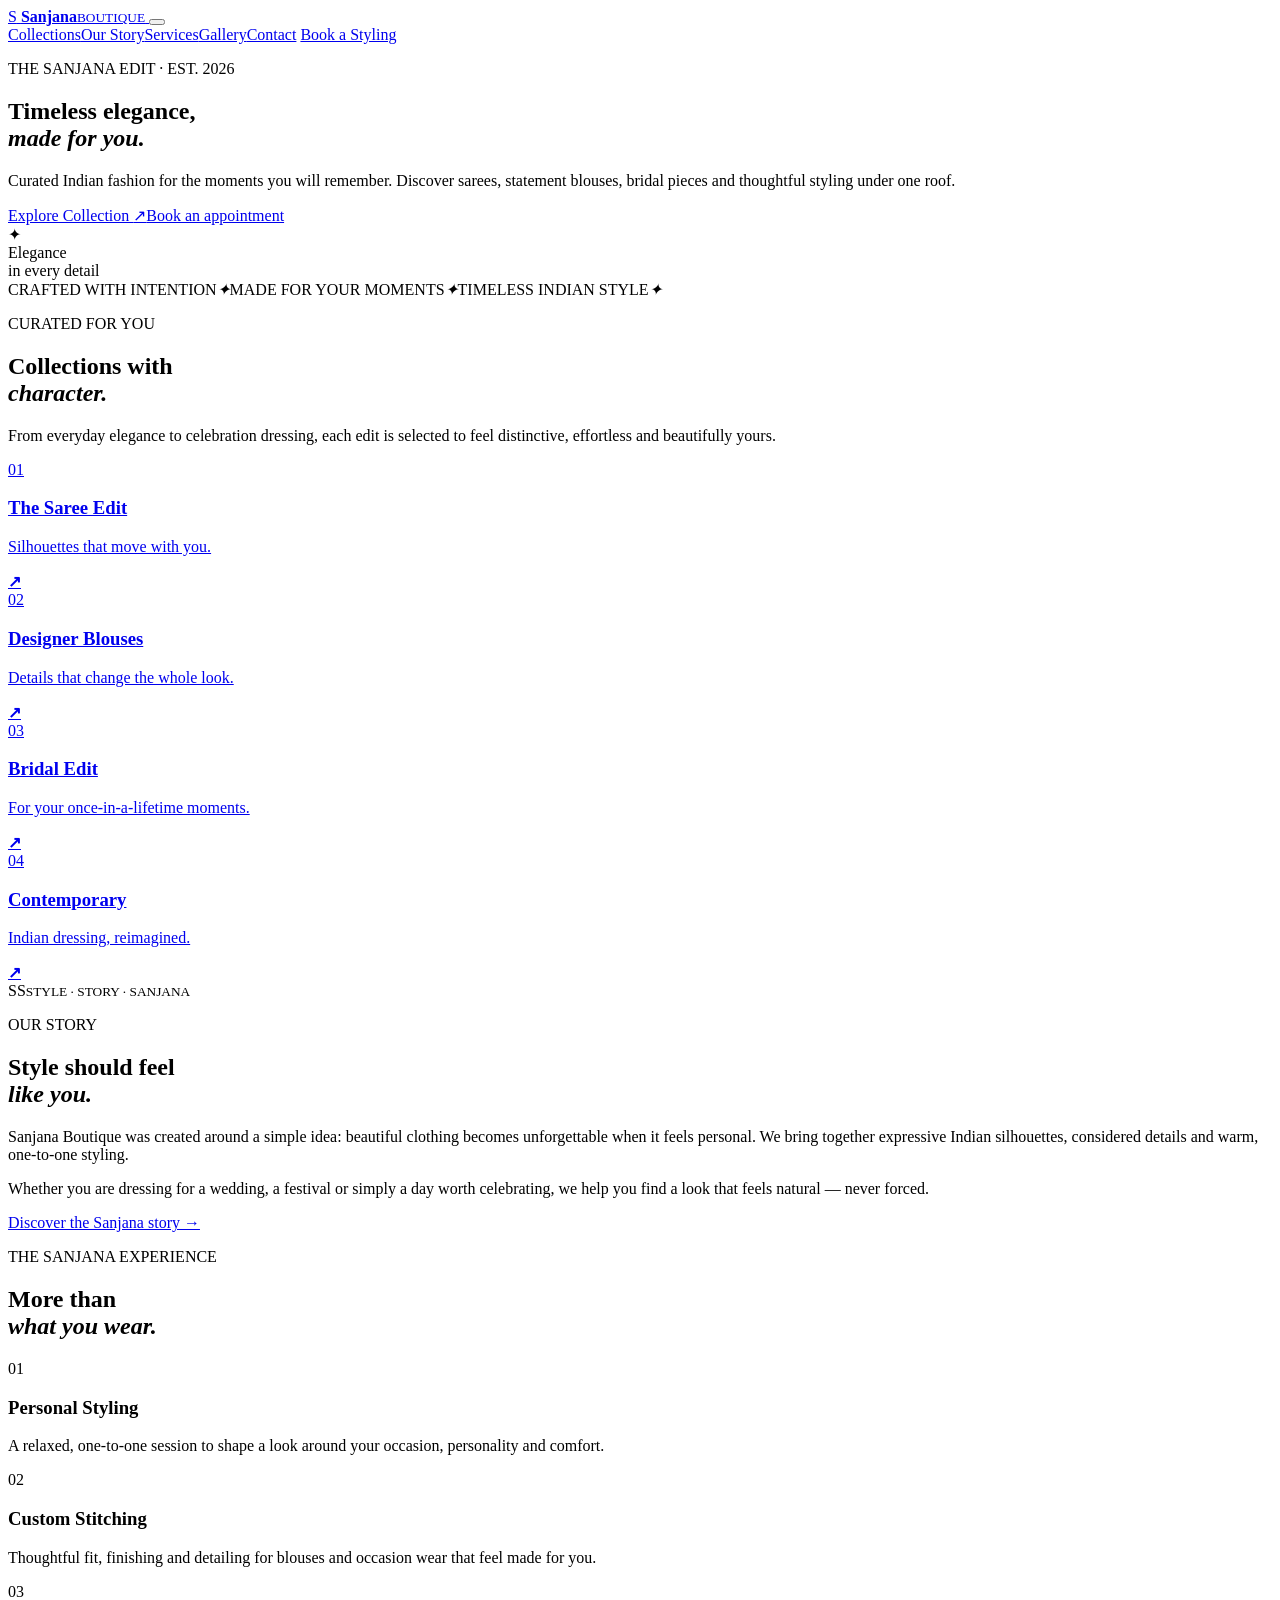
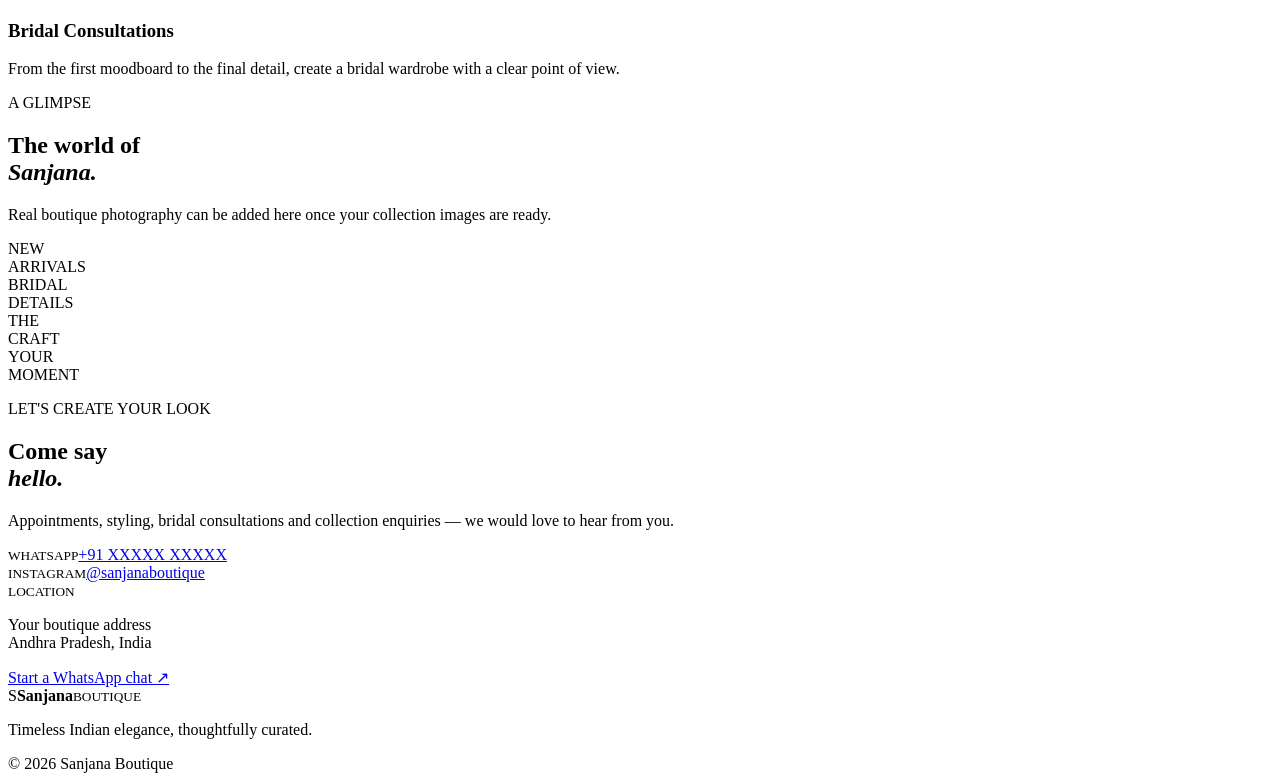
==== index.html @ 8d5ff3c5 "Build Sanjana Boutique website: add index.html" ====
<!doctype html>
<html lang="en">
<head>
  <meta charset="UTF-8" />
  <meta name="viewport" content="width=device-width, initial-scale=1.0" />
  <meta name="description" content="Sanjana Boutique — timeless Indian fashion, bridal edits, designer blouses and bespoke styling." />
  <meta name="theme-color" content="#f7f1e8" />
  <title>Sanjana Boutique | Timeless Indian Elegance</title>
  <link rel="preconnect" href="https://fonts.googleapis.com">
  <link rel="preconnect" href="https://fonts.gstatic.com" crossorigin>
  <link href="https://fonts.googleapis.com/css2?family=Cormorant+Garamond:wght@500;600;700&family=DM+Sans:wght@400;500;600&display=swap" rel="stylesheet">
  <link rel="stylesheet" href="style.css" />
</head>
<body>
<header class="site-header" id="top">
  <a class="brand" href="#top" aria-label="Sanjana Boutique home">
    <span class="brand-mark">S</span>
    <span><strong>Sanjana</strong><small>BOUTIQUE</small></span>
  </a>
  <button class="menu-toggle" aria-label="Open menu" aria-expanded="false"><span></span><span></span></button>
  <nav class="nav" aria-label="Main navigation">
    <a href="#collections">Collections</a><a href="#story">Our Story</a><a href="#services">Services</a><a href="#gallery">Gallery</a><a href="#contact">Contact</a>
    <a class="nav-cta" href="#contact">Book a Styling</a>
  </nav>
</header>

<main>
<section class="hero">
  <div class="hero-copy">
    <p class="eyebrow">THE SANJANA EDIT · EST. 2026</p>
    <h1>Timeless elegance,<br><em>made for you.</em></h1>
    <p class="hero-text">Curated Indian fashion for the moments you will remember. Discover sarees, statement blouses, bridal pieces and thoughtful styling under one roof.</p>
    <div class="hero-actions"><a class="button button-dark" href="#collections">Explore Collection <span>↗</span></a><a class="text-link" href="#contact">Book an appointment</a></div>
  </div>
  <div class="hero-art" aria-label="Boutique fashion visual">
    <div class="arch"><div class="arch-glow"></div><div class="fabric fabric-one"></div><div class="fabric fabric-two"></div><div class="flower">✦</div></div>
    <span class="art-note">Elegance<br>in every detail</span>
  </div>
</section>

<section class="marquee" aria-label="Boutique values"><span>CRAFTED WITH INTENTION</span><i>✦</i><span>MADE FOR YOUR MOMENTS</span><i>✦</i><span>TIMELESS INDIAN STYLE</span><i>✦</i></section>

<section class="section" id="collections">
  <div class="section-head"><div><p class="eyebrow">CURATED FOR YOU</p><h2>Collections with<br><em>character.</em></h2></div><p class="section-intro">From everyday elegance to celebration dressing, each edit is selected to feel distinctive, effortless and beautifully yours.</p></div>
  <div class="collection-grid">
    <a class="collection-card card-saree" href="#contact"><div><span>01</span><h3>The Saree Edit</h3><p>Silhouettes that move with you.</p></div><b>↗</b></a>
    <a class="collection-card card-blouse" href="#contact"><div><span>02</span><h3>Designer Blouses</h3><p>Details that change the whole look.</p></div><b>↗</b></a>
    <a class="collection-card card-bridal" href="#contact"><div><span>03</span><h3>Bridal Edit</h3><p>For your once-in-a-lifetime moments.</p></div><b>↗</b></a>
    <a class="collection-card card-modern" href="#contact"><div><span>04</span><h3>Contemporary</h3><p>Indian dressing, reimagined.</p></div><b>↗</b></a>
  </div>
</section>

<section class="story section" id="story">
  <div class="story-visual"><div class="story-frame"><span>SS</span><small>STYLE · STORY · SANJANA</small></div></div>
  <div class="story-copy"><p class="eyebrow">OUR STORY</p><h2>Style should feel<br><em>like you.</em></h2><p>Sanjana Boutique was created around a simple idea: beautiful clothing becomes unforgettable when it feels personal. We bring together expressive Indian silhouettes, considered details and warm, one-to-one styling.</p><p>Whether you are dressing for a wedding, a festival or simply a day worth celebrating, we help you find a look that feels natural — never forced.</p><a class="text-link" href="#contact">Discover the Sanjana story →</a></div>
</section>

<section class="services section" id="services">
  <div class="section-head"><div><p class="eyebrow">THE SANJANA EXPERIENCE</p><h2>More than<br><em>what you wear.</em></h2></div></div>
  <div class="service-grid">
    <article><span>01</span><h3>Personal Styling</h3><p>A relaxed, one-to-one session to shape a look around your occasion, personality and comfort.</p></article>
    <article><span>02</span><h3>Custom Stitching</h3><p>Thoughtful fit, finishing and detailing for blouses and occasion wear that feel made for you.</p></article>
    <article><span>03</span><h3>Bridal Consultations</h3><p>From the first moodboard to the final detail, create a bridal wardrobe with a clear point of view.</p></article>
  </div>
</section>

<section class="gallery section" id="gallery">
  <div class="section-head"><div><p class="eyebrow">A GLIMPSE</p><h2>The world of<br><em>Sanjana.</em></h2></div><p class="section-intro">Real boutique photography can be added here once your collection images are ready.</p></div>
  <div class="gallery-grid"><div class="gallery-tile tall"><span>NEW<br>ARRIVALS</span></div><div class="gallery-tile warm"><span>BRIDAL<br>DETAILS</span></div><div class="gallery-tile dark"><span>THE<br>CRAFT</span></div><div class="gallery-tile light"><span>YOUR<br>MOMENT</span></div></div>
</section>

<section class="contact section" id="contact">
  <div class="contact-inner">
    <div><p class="eyebrow">LET'S CREATE YOUR LOOK</p><h2>Come say<br><em>hello.</em></h2><p class="contact-copy">Appointments, styling, bridal consultations and collection enquiries — we would love to hear from you.</p></div>
    <div class="contact-details">
      <div><small>WHATSAPP</small><a href="https://wa.me/" aria-label="WhatsApp — add boutique number">+91 XXXXX XXXXX</a></div>
      <div><small>INSTAGRAM</small><a href="#" aria-label="Instagram — add boutique profile">@sanjanaboutique</a></div>
      <div><small>LOCATION</small><p>Your boutique address<br>Andhra Pradesh, India</p></div>
      <a class="button button-light" href="https://wa.me/">Start a WhatsApp chat <span>↗</span></a>
    </div>
  </div>
</section>
</main>

<footer><div class="brand footer-brand"><span class="brand-mark">S</span><span><strong>Sanjana</strong><small>BOUTIQUE</small></span></div><p>Timeless Indian elegance, thoughtfully curated.</p><span>© 2026 Sanjana Boutique</span></footer>
<script src="script.js"></script>
</body>
</html>
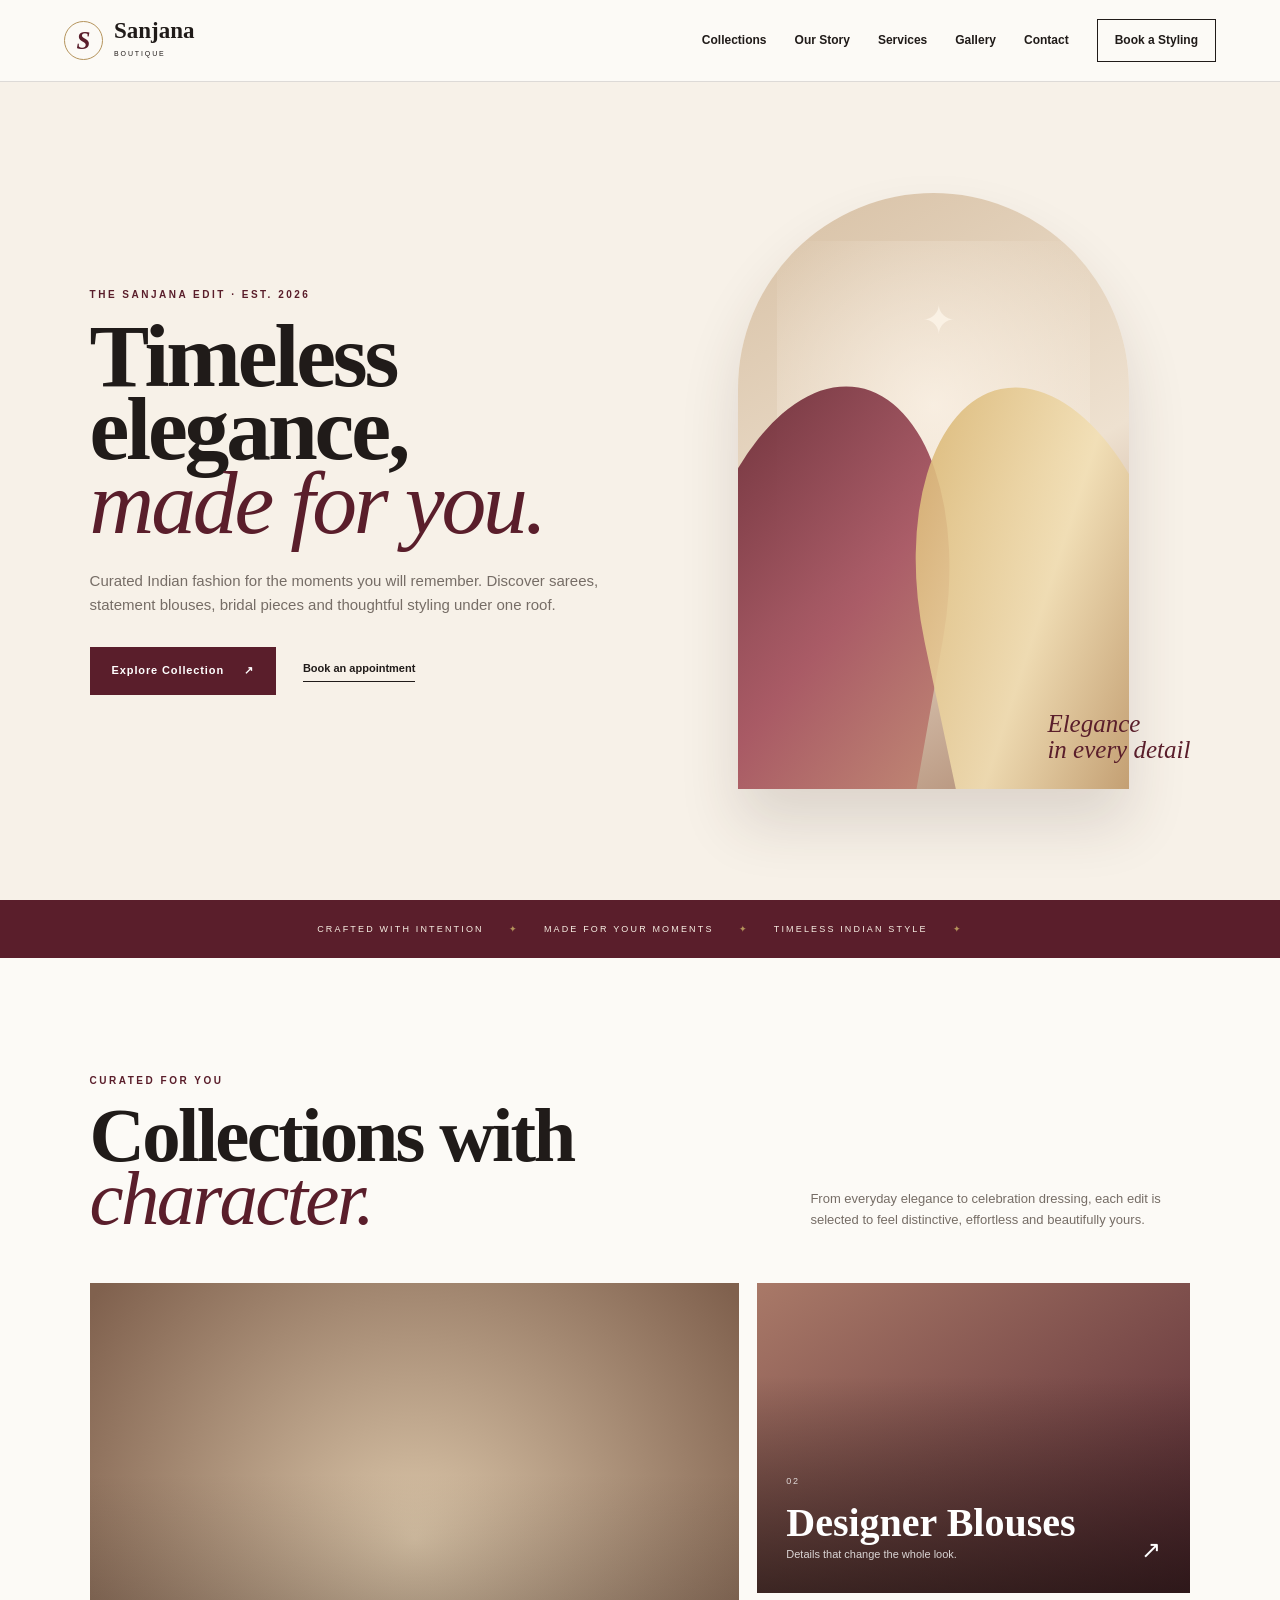
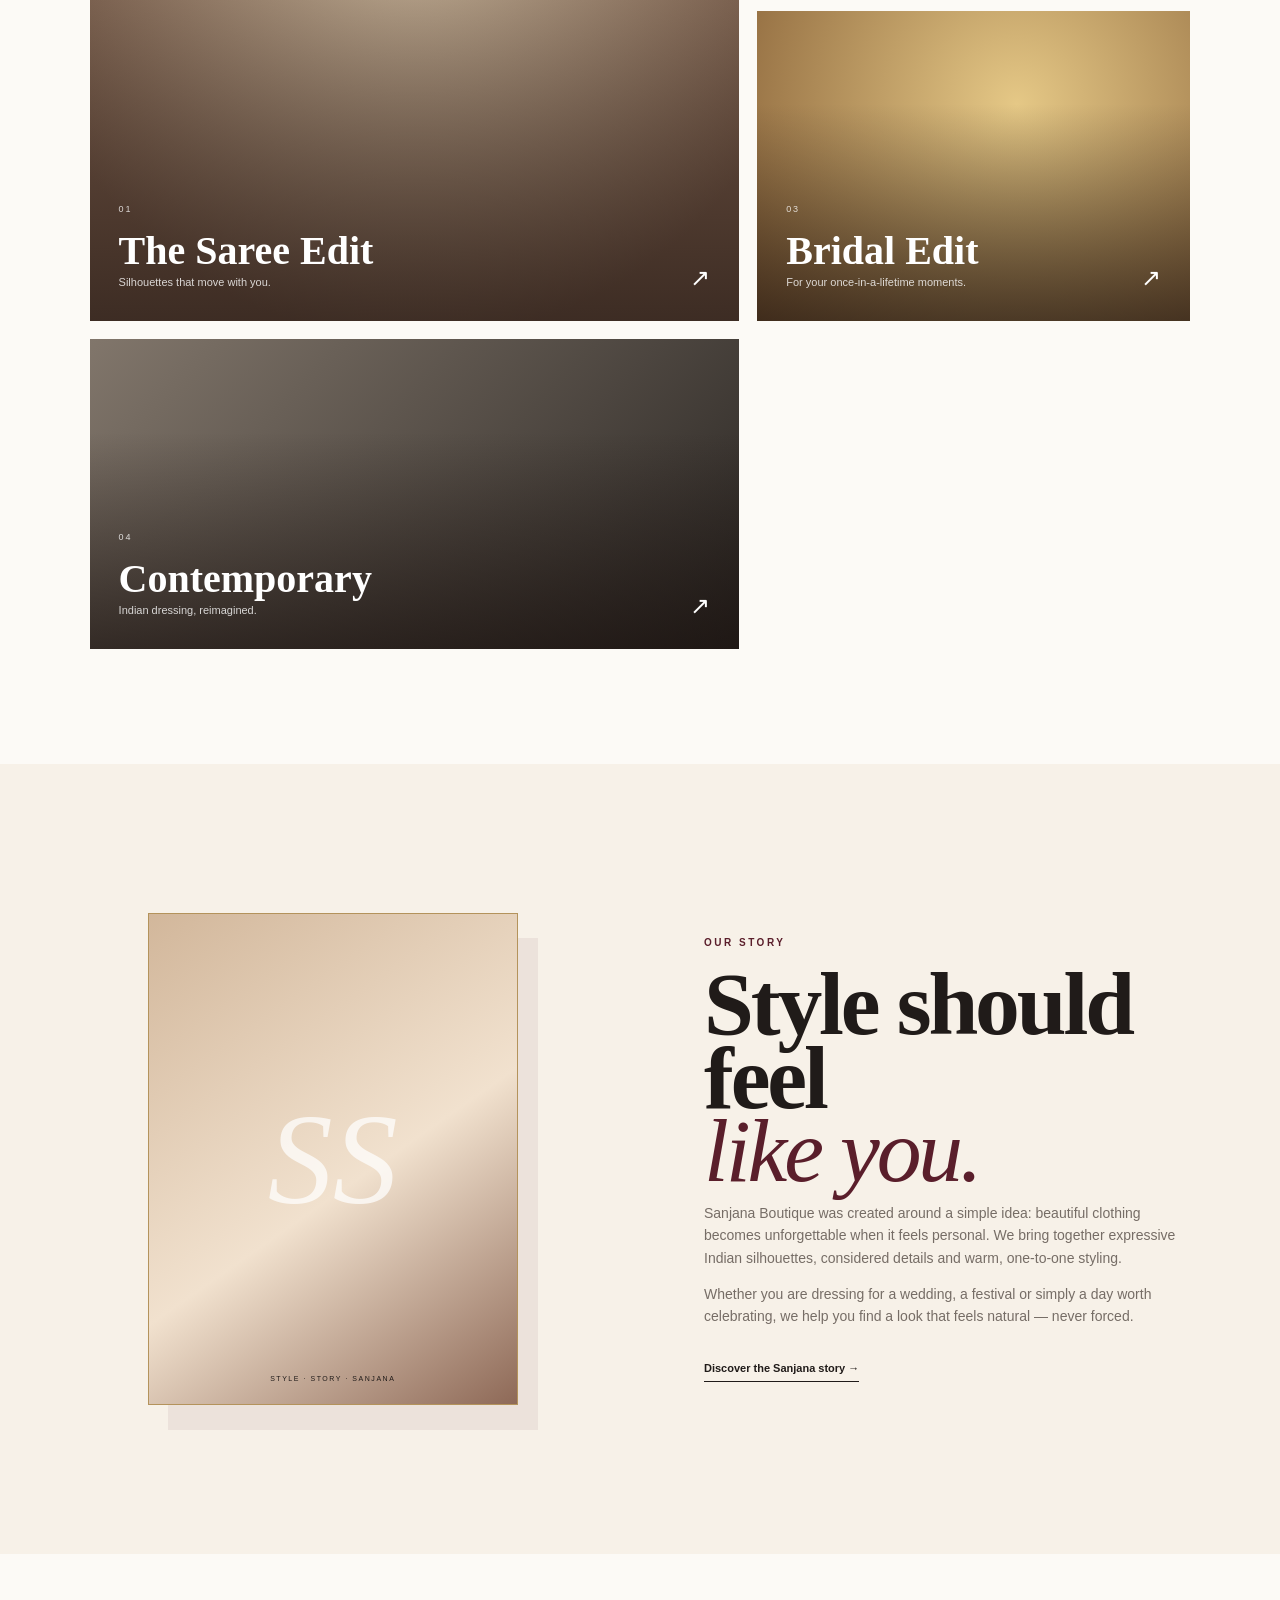
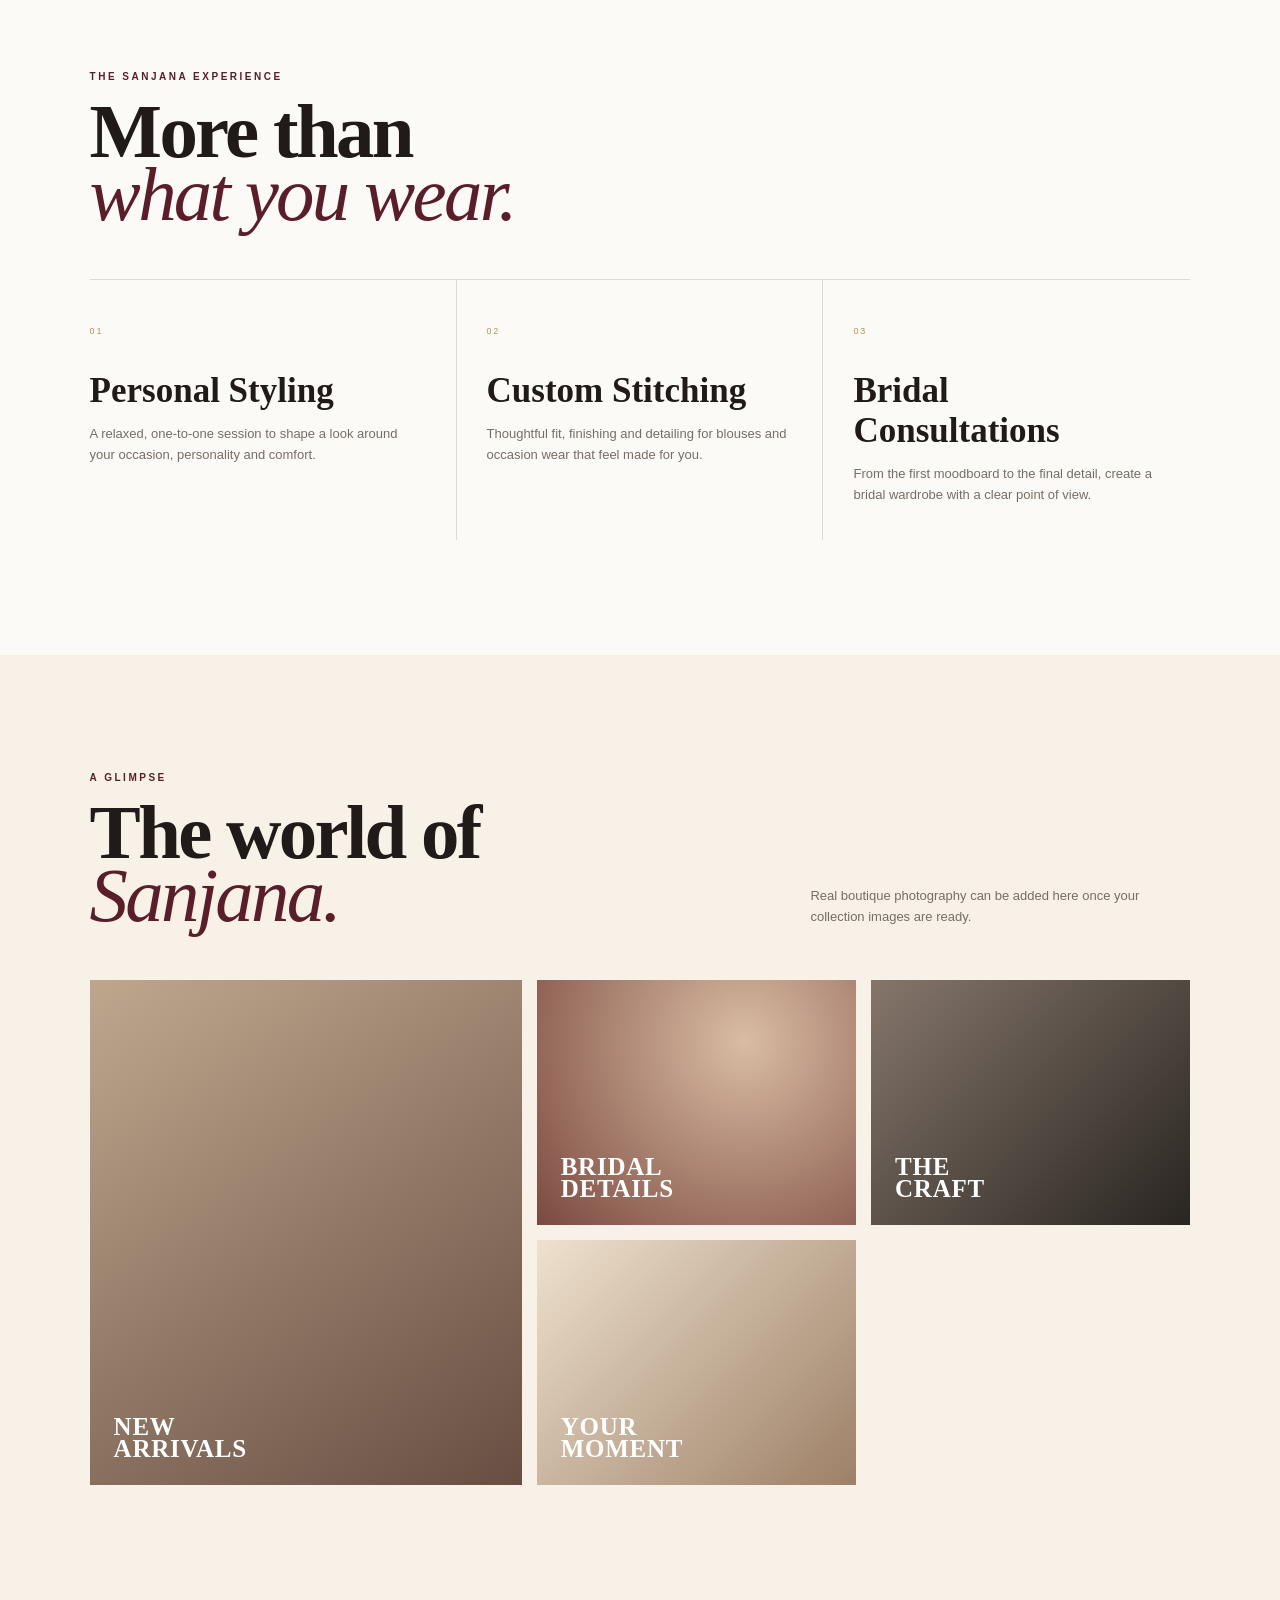
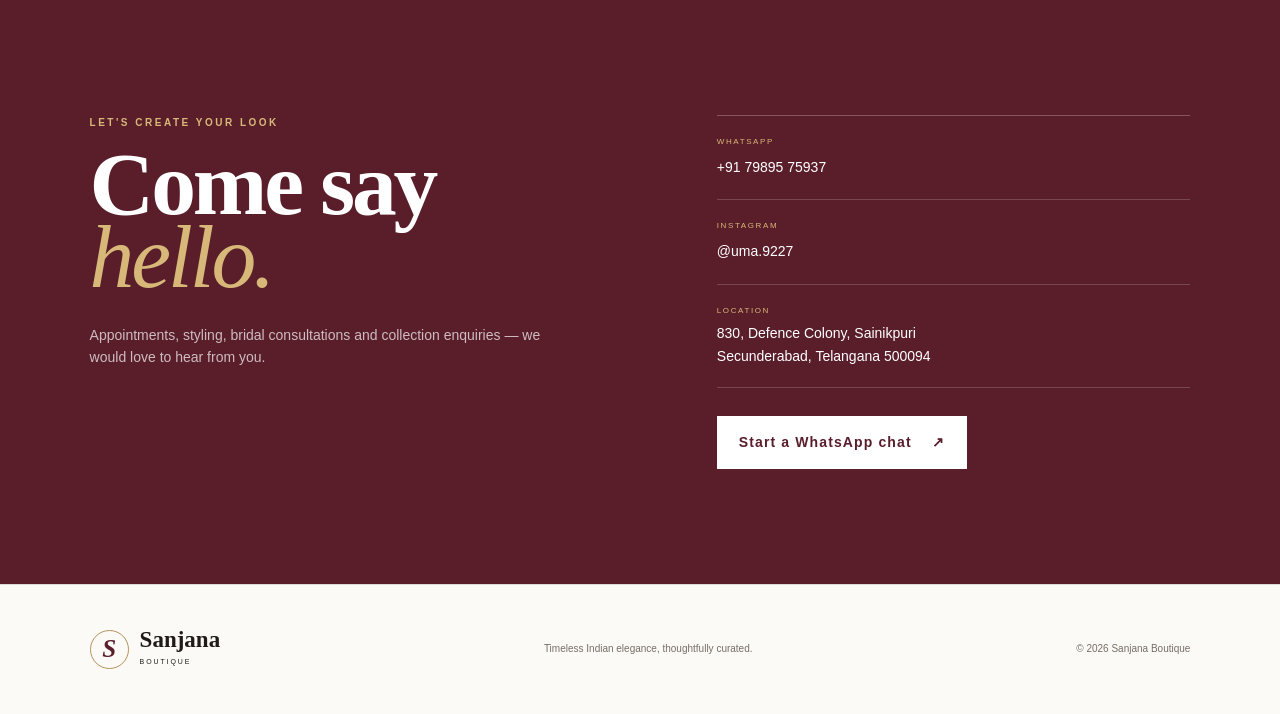
==== commit a936fc63: "Add Sanjana Boutique contact details" ====
--- a/index.html
+++ b/index.html
@@ -73,9 +73,9 @@
   <div class="contact-inner">
     <div><p class="eyebrow">LET'S CREATE YOUR LOOK</p><h2>Come say<br><em>hello.</em></h2><p class="contact-copy">Appointments, styling, bridal consultations and collection enquiries — we would love to hear from you.</p></div>
     <div class="contact-details">
-      <div><small>WHATSAPP</small><a href="https://wa.me/" aria-label="WhatsApp — add boutique number">+91 XXXXX XXXXX</a></div>
-      <div><small>INSTAGRAM</small><a href="#" aria-label="Instagram — add boutique profile">@sanjanaboutique</a></div>
-      <div><small>LOCATION</small><p>Your boutique address<br>Andhra Pradesh, India</p></div>
+      <div><small>WHATSAPP</small><a href="https://wa.me/917989575937" aria-label="WhatsApp — add boutique number">+91 79895 75937</a></div>
+      <div><small>INSTAGRAM</small><a href="https://www.instagram.com/uma.9227/" target="_blank" rel="noopener" aria-label="Instagram">@uma.9227</a></div>
+      <div><small>LOCATION</small><p>830, Defence Colony, Sainikpuri<br>Secunderabad, Telangana 500094</p></div>
       <a class="button button-light" href="https://wa.me/">Start a WhatsApp chat <span>↗</span></a>
     </div>
   </div>
--- a/style.css
+++ b/style.css
@@ -0,0 +1 @@
+:root{--ivory:#f7f1e8;--paper:#fcfaf6;--wine:#5a1e2b;--wine2:#7b3040;--ink:#201b19;--muted:#766d66;--gold:#b4935b;--line:rgba(32,27,25,.14);--serif:"Cormorant Garamond",Georgia,serif;--sans:"DM Sans",Arial,sans-serif}*{box-sizing:border-box}html{scroll-behavior:smooth}body{margin:0;background:var(--paper);color:var(--ink);font-family:var(--sans);line-height:1.6}a{text-decoration:none;color:inherit}.site-header{height:82px;padding:0 5vw;display:flex;align-items:center;justify-content:space-between;background:rgba(252,250,246,.94);border-bottom:1px solid var(--line);position:sticky;top:0;z-index:20;backdrop-filter:blur(14px)}.brand{display:flex;align-items:center;gap:11px}.brand-mark{width:39px;height:39px;border:1px solid var(--gold);border-radius:50%;display:grid;place-items:center;color:var(--wine);font:700 25px var(--serif);font-style:italic}.brand strong{display:block;font:700 23px var(--serif);line-height:.8}.brand small{display:block;letter-spacing:.27em;font-size:7px;margin-top:7px}.nav{display:flex;align-items:center;gap:28px;font-size:12px;font-weight:600}.nav a{transition:.2s}.nav a:hover{color:var(--wine2)}.nav-cta{border:1px solid var(--ink);padding:11px 17px}.menu-toggle{display:none;border:0;background:none}.hero{min-height:calc(100vh - 82px);padding:7vh 7vw;display:grid;grid-template-columns:1.02fr .98fr;align-items:center;gap:4vw;background:var(--ivory)}.eyebrow{font-size:10px;letter-spacing:.25em;font-weight:600;color:var(--wine);margin:0 0 16px}.hero h1,h2{font:600 clamp(55px,7vw,94px)/.82 var(--serif);letter-spacing:-.035em;margin:0}.hero h1 em,h2 em{color:var(--wine);font-weight:500}.hero-text{max-width:550px;color:var(--muted);font-size:15px;margin:30px 0}.hero-actions{display:flex;align-items:center;gap:27px}.button{display:inline-flex;align-items:center;justify-content:center;gap:20px;padding:15px 22px;font-size:11px;font-weight:600;letter-spacing:.08em}.button-dark{background:var(--wine);color:#fff}.button-light{background:#fff;color:var(--wine)}.text-link{font-size:11px;font-weight:600;border-bottom:1px solid var(--ink);padding-bottom:4px}.hero-art{height:min(680px,72vh);position:relative;display:grid;place-items:center}.arch{height:92%;width:min(430px,76%);background:linear-gradient(150deg,#d7c0a4,#eee1d0 55%,#a88067);border-radius:220px 220px 0 0;position:relative;overflow:hidden;box-shadow:0 35px 60px rgba(65,42,32,.14)}.arch-glow{position:absolute;inset:8% 10% 0;background:radial-gradient(circle at 50% 30%,#fff7ed,transparent 54%);opacity:.7}.fabric{position:absolute;bottom:-10%;width:65%;height:78%;border-radius:50% 50% 0 0;transform:rotate(10deg);opacity:.9}.fabric-one{left:-12%;background:linear-gradient(120deg,#63212e,#a34e5c 55%,#c48c75)}.fabric-two{right:-12%;background:linear-gradient(120deg,#d4ad65,#f2dfb4 48%,#a87948);transform:rotate(-12deg)}.flower{position:absolute;top:16%;left:47%;color:#fff8ed;font-size:40px;opacity:.7}.art-note{position:absolute;bottom:8%;right:0;font:italic 25px var(--serif);color:var(--wine);line-height:1.05}.marquee{height:58px;background:var(--wine);color:#f8efe4;display:flex;justify-content:center;align-items:center;gap:25px;font-size:9px;letter-spacing:.24em}.marquee i{color:var(--gold);font-style:normal}.section{padding:115px 7vw}.section-head{display:flex;justify-content:space-between;align-items:end;gap:60px;margin-bottom:52px}.section-head h2{font-size:clamp(50px,6vw,78px)}.section-intro{max-width:380px;color:var(--muted);font-size:13px;margin:0}.collection-grid{display:grid;grid-template-columns:1.2fr .8fr;grid-auto-rows:310px;gap:18px}.collection-card{position:relative;overflow:hidden;padding:29px;color:#fff;display:flex;align-items:end;justify-content:space-between;background-size:cover;isolation:isolate}.collection-card:before{content:"";position:absolute;inset:0;background:linear-gradient(0deg,rgba(25,16,13,.65),transparent 70%);z-index:-1}.collection-card:after{content:"";position:absolute;inset:0;z-index:-2;transition:transform .5s}.collection-card:hover:after{transform:scale(1.04)}.card-saree{grid-row:span 2;background:#b99d82}.card-saree:after{background:radial-gradient(circle at 50% 40%,#dbc6a9,#80614e 80%)}.card-blouse{background:#75404a}.card-blouse:after{background:linear-gradient(145deg,#a97968,#542631)}.card-bridal{background:#b68a4f}.card-bridal:after{background:radial-gradient(circle at 60% 30%,#e5c886,#876037)}.card-modern{background:#4c4742}.card-modern:after{background:linear-gradient(135deg,#81766b,#292522)}.collection-card span{font-size:9px;letter-spacing:.2em;opacity:.8}.collection-card h3{font:600 40px var(--serif);margin:8px 0 0}.collection-card p{font-size:11px;margin:0;opacity:.8}.collection-card b{font:400 24px var(--serif)}.story{background:var(--ivory);display:grid;grid-template-columns:1fr 1fr;gap:10vw;align-items:center}.story-visual{height:560px;display:grid;place-items:center}.story-frame{width:76%;height:88%;border:1px solid var(--gold);background:linear-gradient(145deg,#d2b79b,#f1e1ce 55%,#8e6957);position:relative;display:grid;place-items:center;box-shadow:20px 25px 0 rgba(90,30,43,.07)}.story-frame span{font:italic 130px var(--serif);color:rgba(255,255,255,.72)}.story-frame small{position:absolute;bottom:20px;letter-spacing:.22em;font-size:7px}.story-copy p:not(.eyebrow){color:var(--muted);font-size:14px;max-width:500px}.story-copy .text-link{display:inline-block;margin-top:18px}.services{background:var(--paper)}.service-grid{display:grid;grid-template-columns:repeat(3,1fr);border-top:1px solid var(--line)}.service-grid article{padding:36px 30px 20px 0;border-right:1px solid var(--line);min-height:260px}.service-grid article:not(:first-child){padding-left:30px}.service-grid article:last-child{border-right:0}.service-grid span{font-size:9px;letter-spacing:.2em;color:var(--gold)}.service-grid h3{font:600 35px var(--serif);margin:30px 0 12px}.service-grid p{color:var(--muted);font-size:13px;max-width:330px}.gallery{background:var(--ivory)}.gallery-grid{display:grid;grid-template-columns:1.15fr .85fr .85fr;grid-template-rows:245px 245px;gap:15px}.gallery-tile{position:relative;display:flex;align-items:end;padding:24px;color:#fff;overflow:hidden}.gallery-tile:before{content:"";position:absolute;inset:0;transition:transform .6s}.gallery-tile:hover:before{transform:scale(1.05)}.gallery-tile span{position:relative;z-index:1;font:600 25px/.9 var(--serif);letter-spacing:.03em}.tall{grid-row:span 2;background:#a7886c}.tall:before{background:linear-gradient(145deg,#bfa78e,#674e42)}.warm{background:#a66d59}.warm:before{background:radial-gradient(circle at 65% 25%,#d9bca3,#7b493f)}.dark{background:#51443e}.dark:before{background:linear-gradient(135deg,#85766b,#292521)}.light{background:#cbbca4}.light:before{background:linear-gradient(135deg,#eee1ce,#9d8067)}.contact{background:var(--wine);color:#fff}.contact-inner{display:grid;grid-template-columns:1fr 1fr;gap:12vw}.contact h2 em{color:#d8b878}.contact .eyebrow{color:#d8b878}.contact-copy{max-width:460px;color:rgba(255,255,255,.7);font-size:14px;margin-top:30px}.contact-details{border-top:1px solid rgba(255,255,255,.25)}.contact-details>div{padding:20px 0;border-bottom:1px solid rgba(255,255,255,.18)}.contact-details small{display:block;color:#d8b878;font-size:8px;letter-spacing:.2em;margin-bottom:5px}.contact-details a,.contact-details p{font-size:14px;margin:0}.contact-details .button{margin-top:28px}footer{padding:45px 7vw;display:flex;align-items:center;justify-content:space-between;gap:20px;border-top:1px solid var(--line);font-size:10px;color:var(--muted)}footer p{margin:0}.footer-brand{color:var(--ink)}@media(max-width:800px){.site-header{height:70px}.menu-toggle{display:flex;flex-direction:column;gap:5px}.menu-toggle span{width:24px;height:1px;background:var(--ink)}.nav{position:absolute;top:70px;left:0;right:0;padding:22px 7vw;display:none;flex-direction:column;align-items:flex-start;background:var(--paper);border-bottom:1px solid var(--line)}.nav.open{display:flex}.hero{grid-template-columns:1fr;padding:65px 7vw 40px;min-height:auto}.hero h1{font-size:59px}.hero-art{height:470px}.arch{height:95%;width:75%}.section{padding:78px 7vw}.section-head{display:block;margin-bottom:35px}.section-intro{margin-top:20px}.collection-grid{grid-template-columns:1fr;grid-auto-rows:290px}.card-saree{grid-row:span 1}.story{grid-template-columns:1fr;gap:35px}.story-visual{height:410px}.story-frame{height:90%}.service-grid{grid-template-columns:1fr}.service-grid article,.service-grid article:not(:first-child){padding:28px 0;border-right:0;border-bottom:1px solid var(--line)}.gallery-grid{grid-template-columns:1fr 1fr;grid-template-rows:220px 220px}.tall{grid-row:span 2}.contact-inner{grid-template-columns:1fr;gap:45px}.marquee{overflow:hidden;white-space:nowrap;justify-content:flex-start;padding-left:7vw}.marquee span:nth-of-type(n+2),.marquee i:nth-of-type(n+2){display:none}footer{flex-direction:column;align-items:flex-start}}
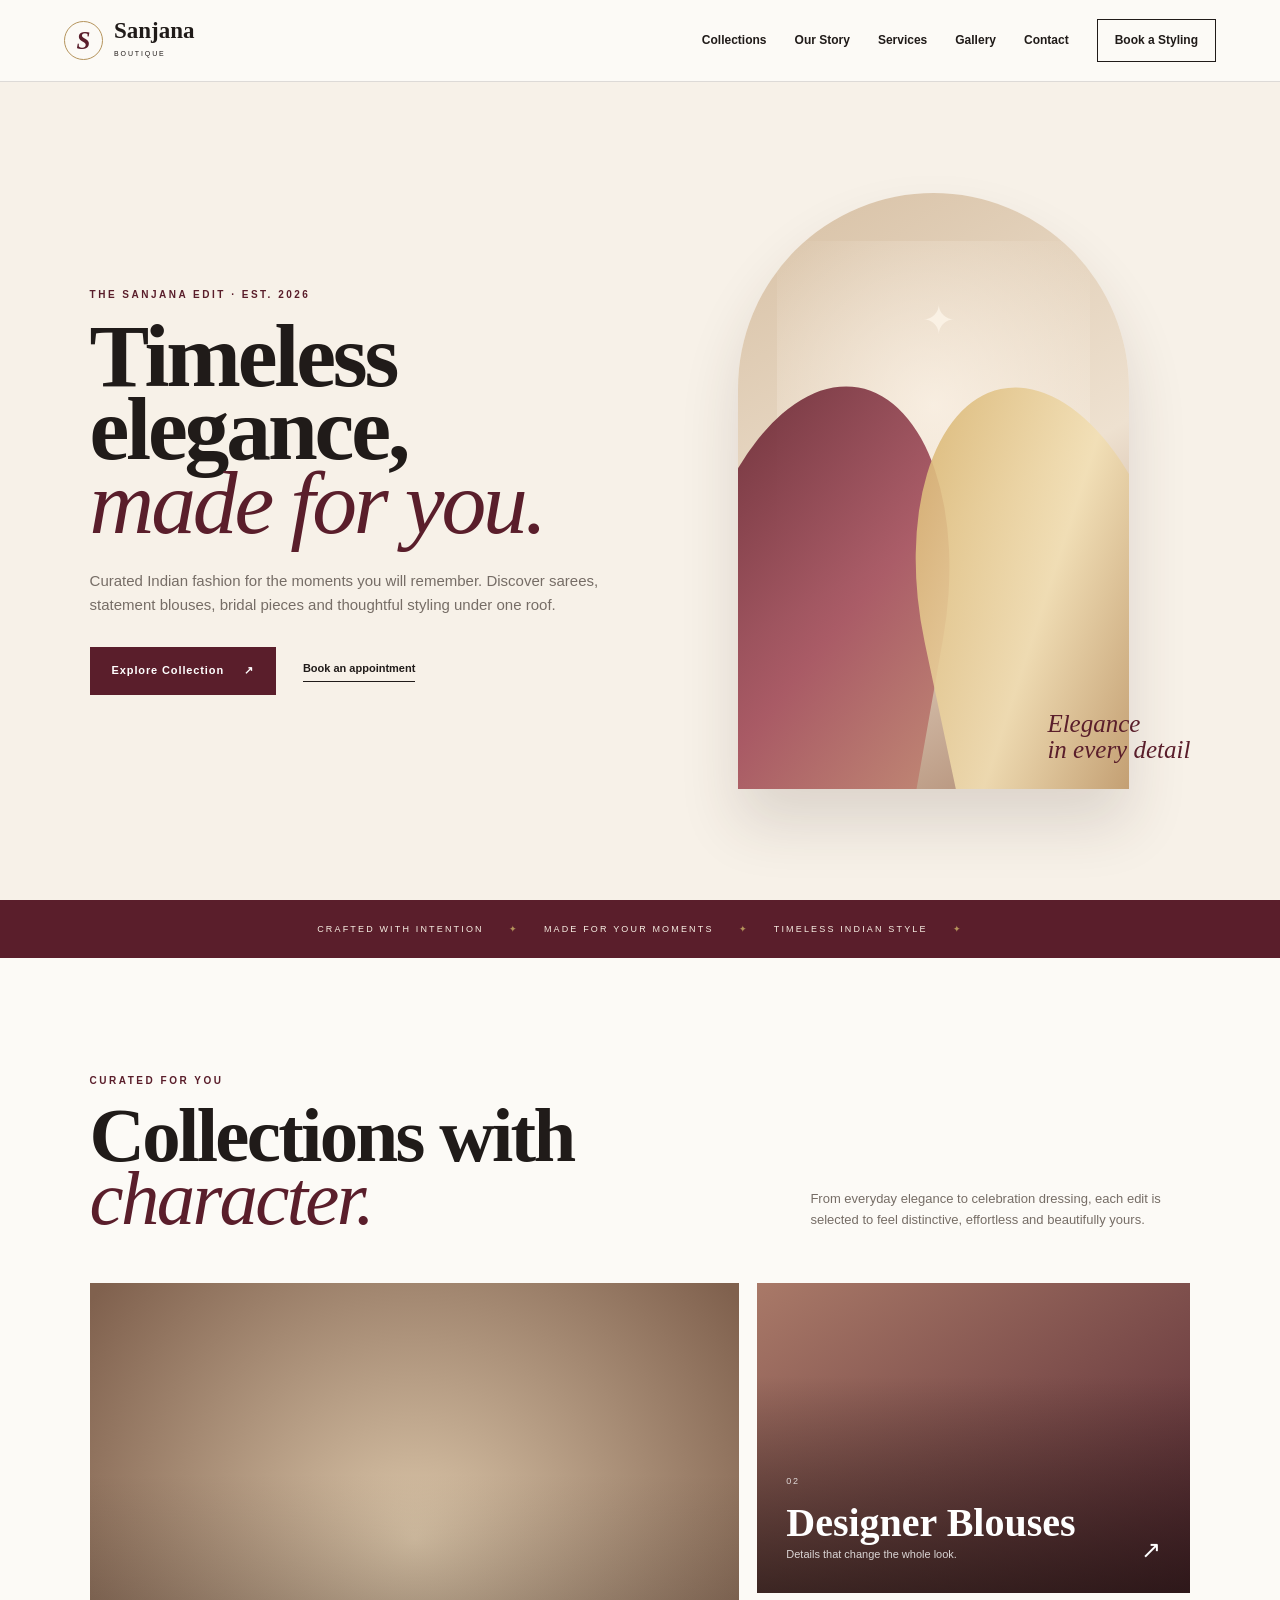
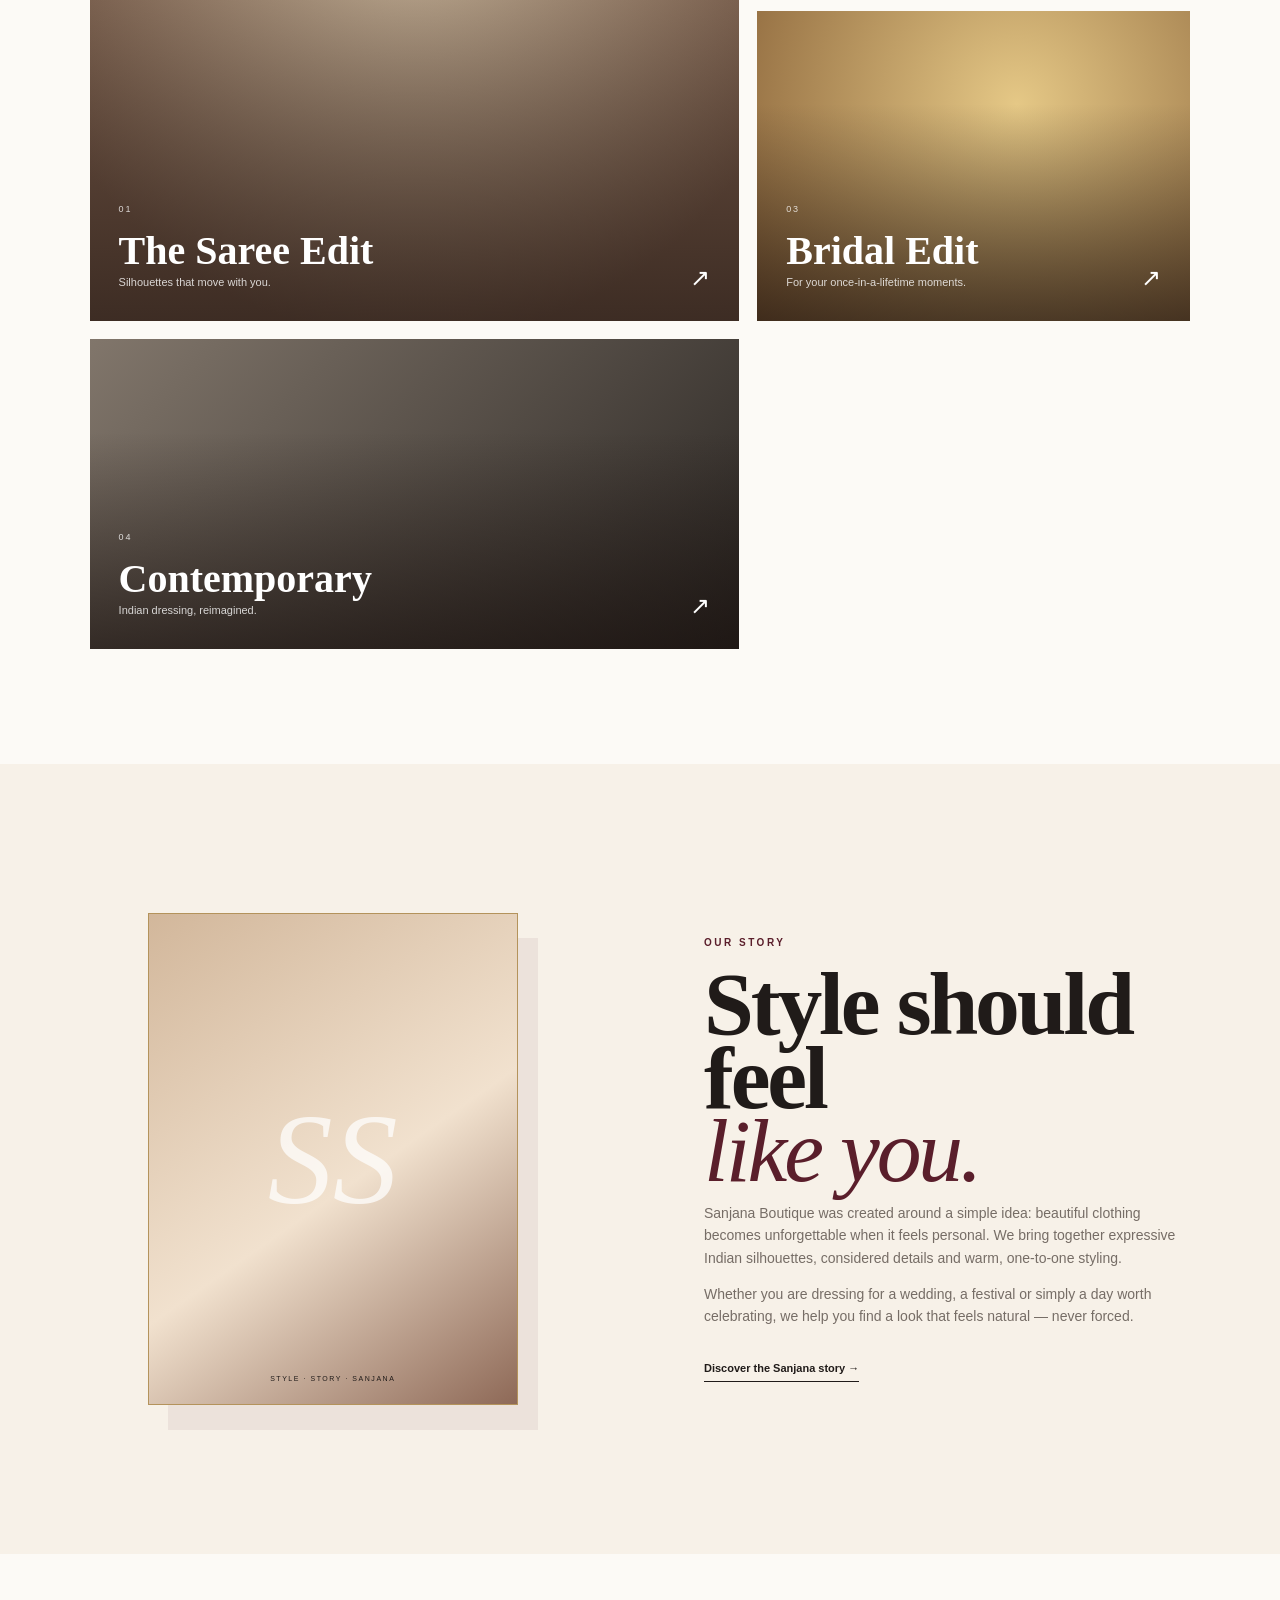
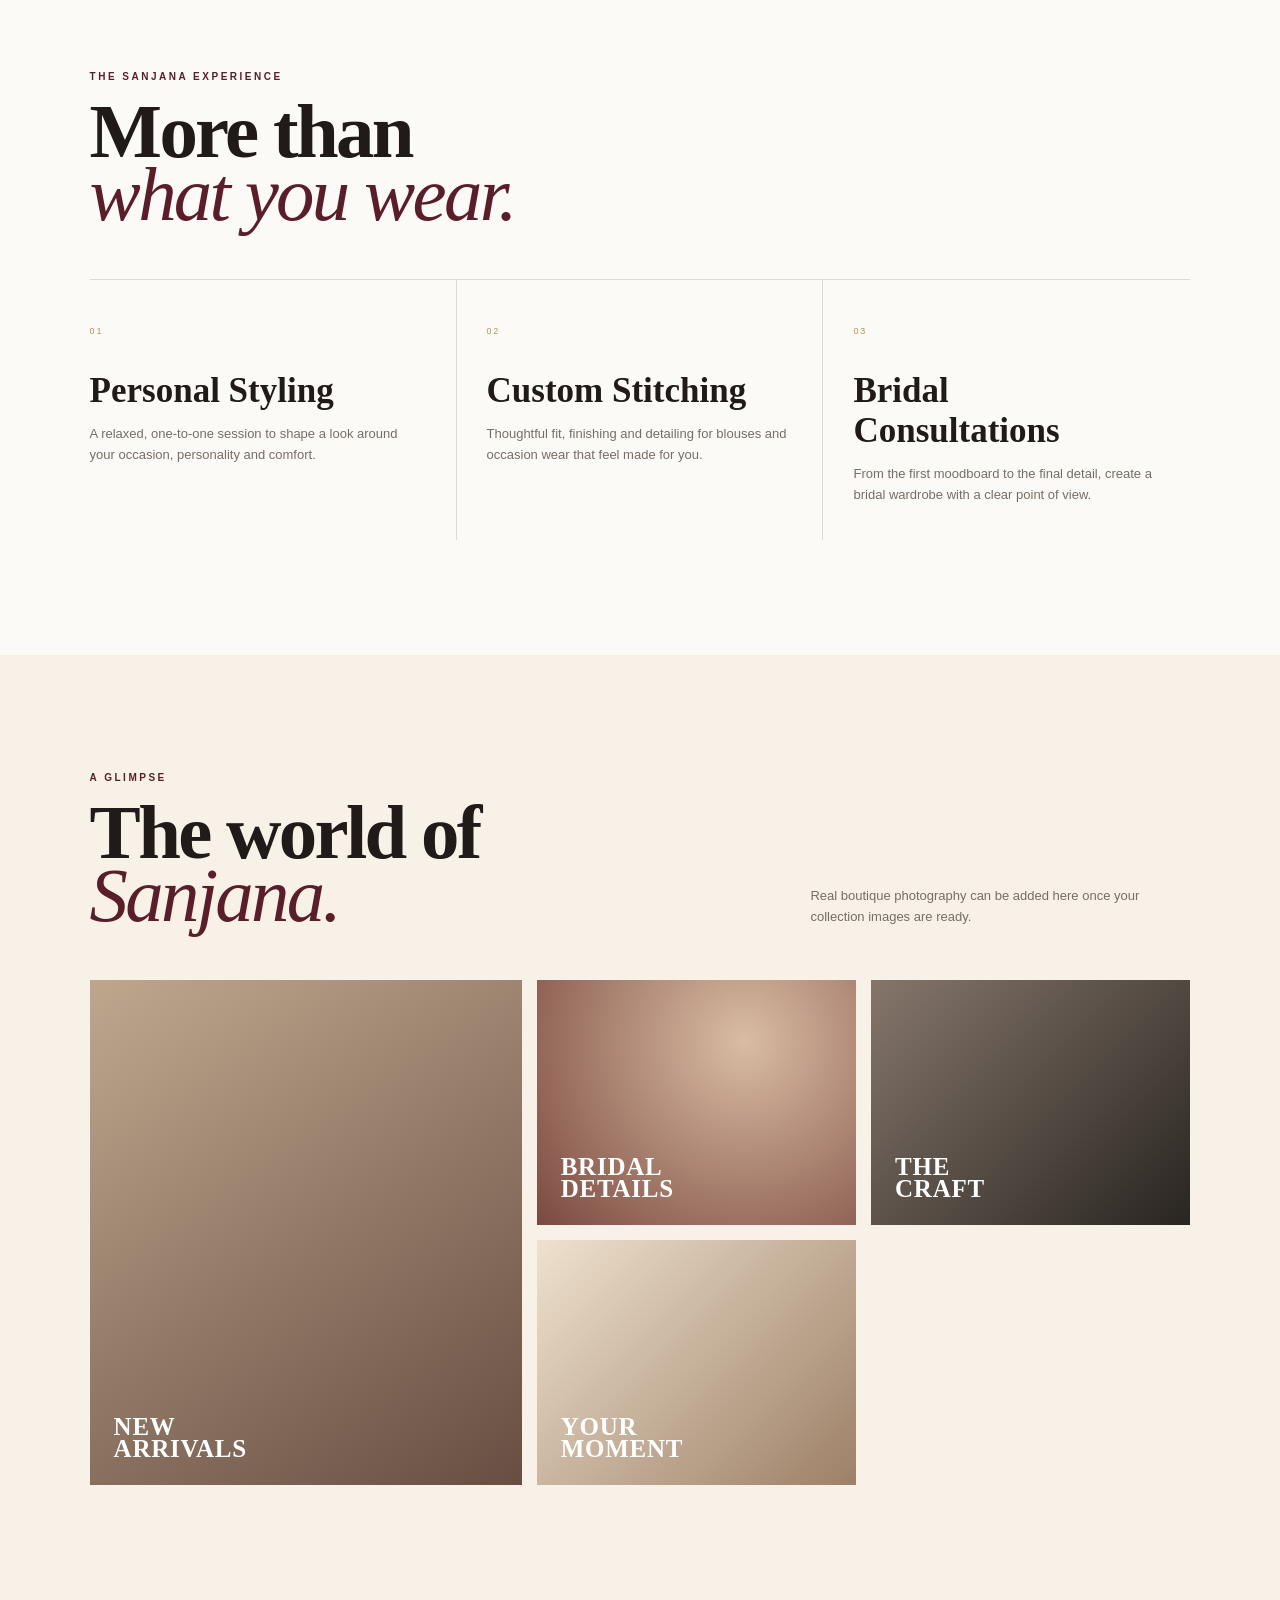
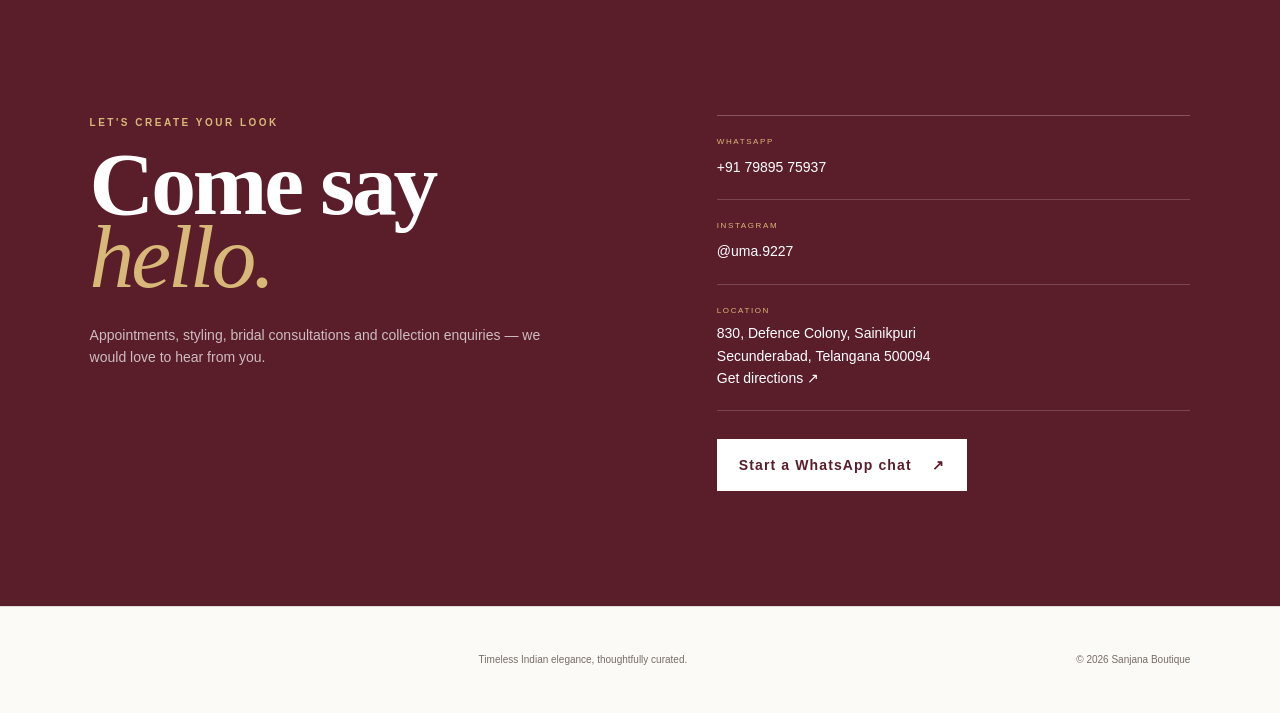
==== commit 3590d9e8: "Use Sanjana Boutique logo and map link" ====
--- a/index.html
+++ b/index.html
@@ -75,14 +75,14 @@
     <div class="contact-details">
       <div><small>WHATSAPP</small><a href="https://wa.me/917989575937" aria-label="WhatsApp — add boutique number">+91 79895 75937</a></div>
       <div><small>INSTAGRAM</small><a href="https://www.instagram.com/uma.9227/" target="_blank" rel="noopener" aria-label="Instagram">@uma.9227</a></div>
-      <div><small>LOCATION</small><p>830, Defence Colony, Sainikpuri<br>Secunderabad, Telangana 500094</p></div>
+      <div><small>LOCATION</small><p>830, Defence Colony, Sainikpuri<br>Secunderabad, Telangana 500094<br><a class="map-link" target="_blank" rel="noopener" href="https://www.google.com/maps/search/?api=1&query=830%20Defence%20Colony%20Sainikpuri%20Secunderabad%20Telangana%20500094">Get directions ↗</a></p></div>
       <a class="button button-light" href="https://wa.me/">Start a WhatsApp chat <span>↗</span></a>
     </div>
   </div>
 </section>
 </main>
 
-<footer><div class="brand footer-brand"><span class="brand-mark">S</span><span><strong>Sanjana</strong><small>BOUTIQUE</small></span></div><p>Timeless Indian elegance, thoughtfully curated.</p><span>© 2026 Sanjana Boutique</span></footer>
+<footer><div class="brand footer-brand"><img class="brand-logo" src="assets/sanjana-logo.svg" alt="Sanjana Boutique logo" /></div><p>Timeless Indian elegance, thoughtfully curated.</p><span>© 2026 Sanjana Boutique</span></footer>
 <script src="script.js"></script>
 </body>
 </html>
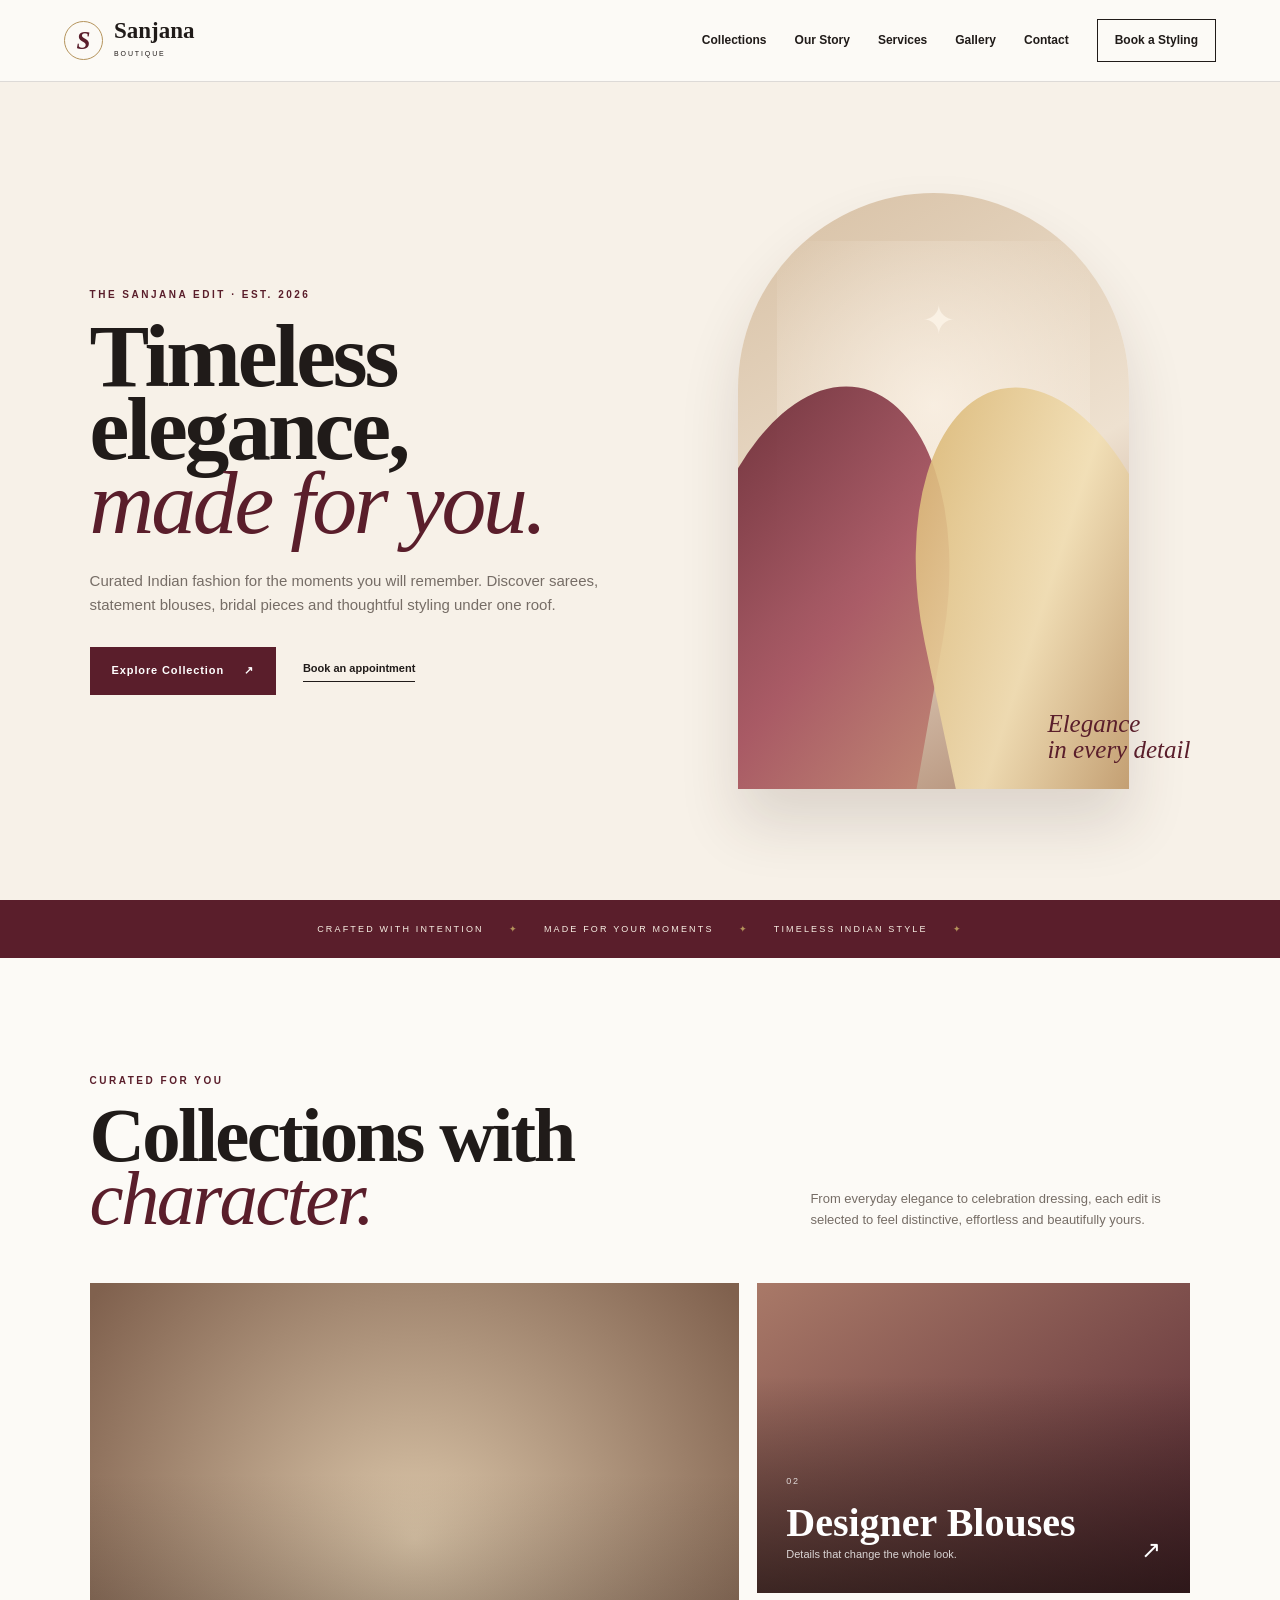
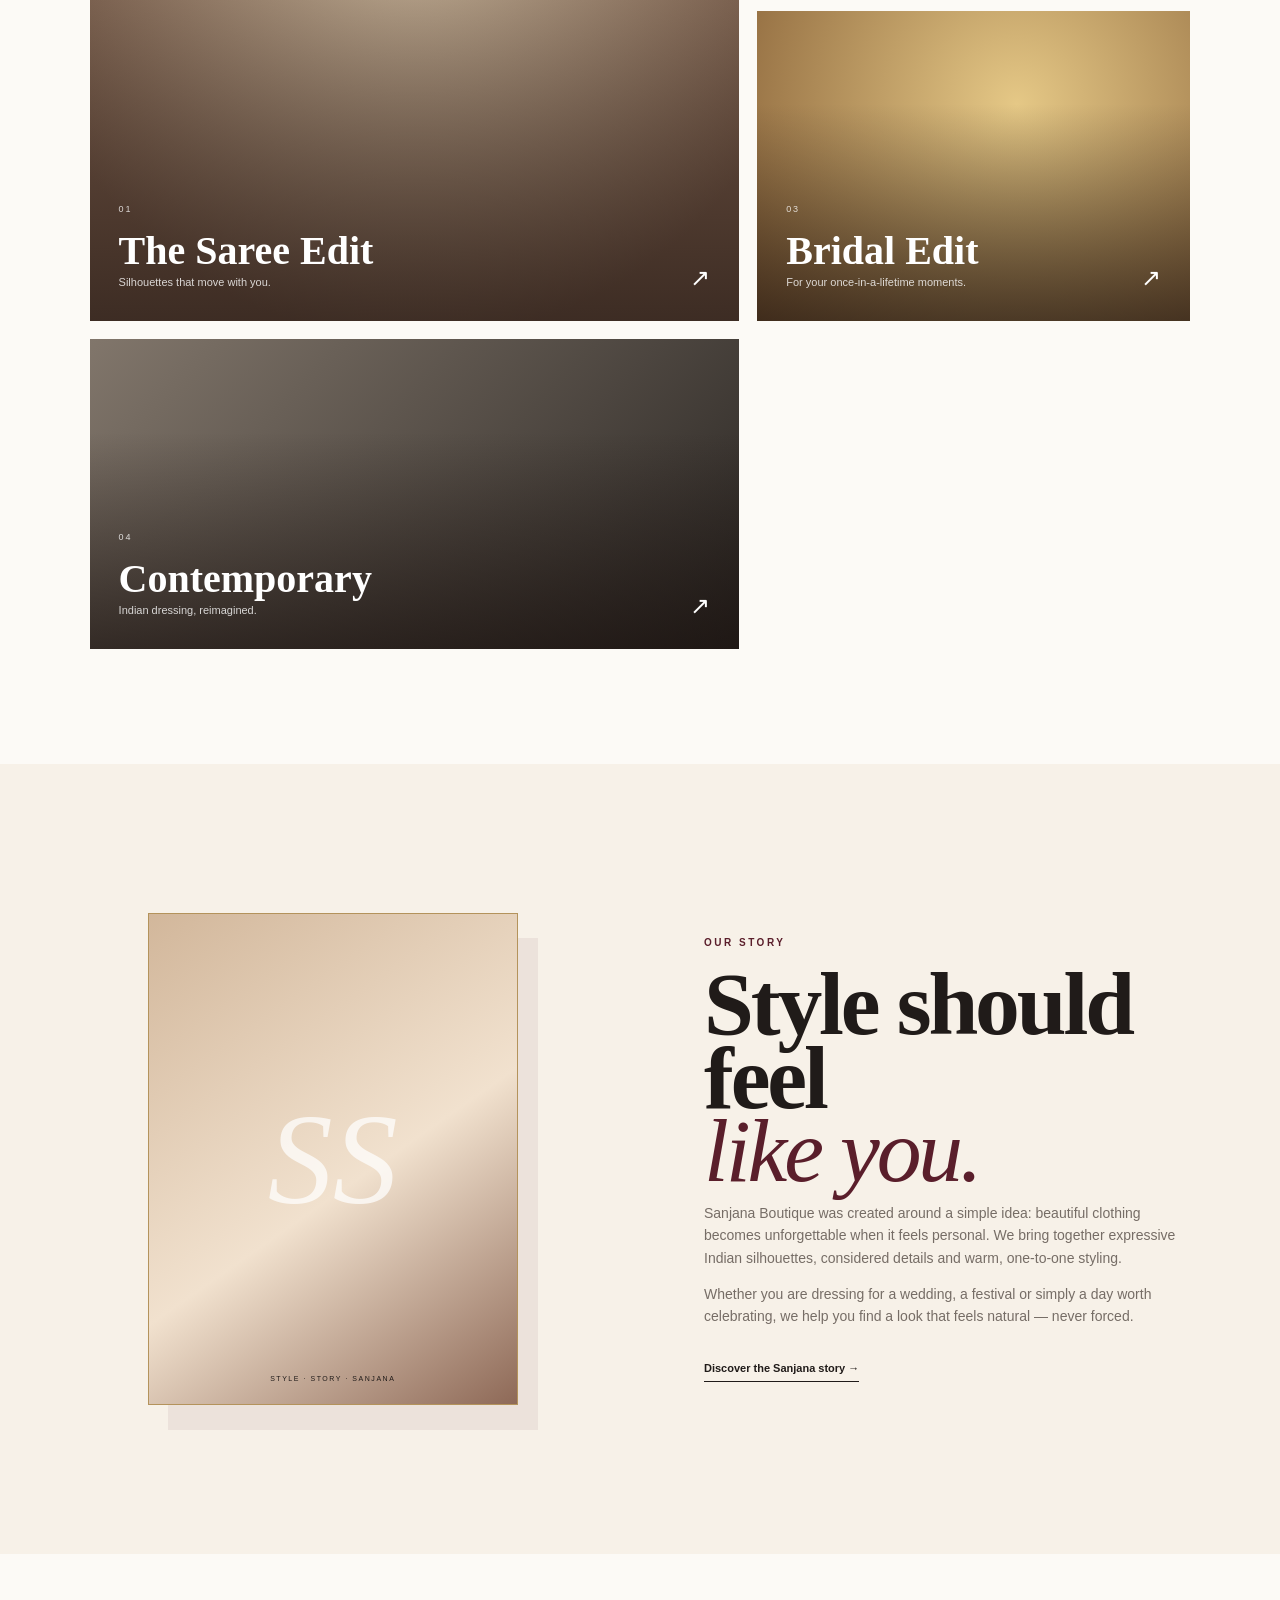
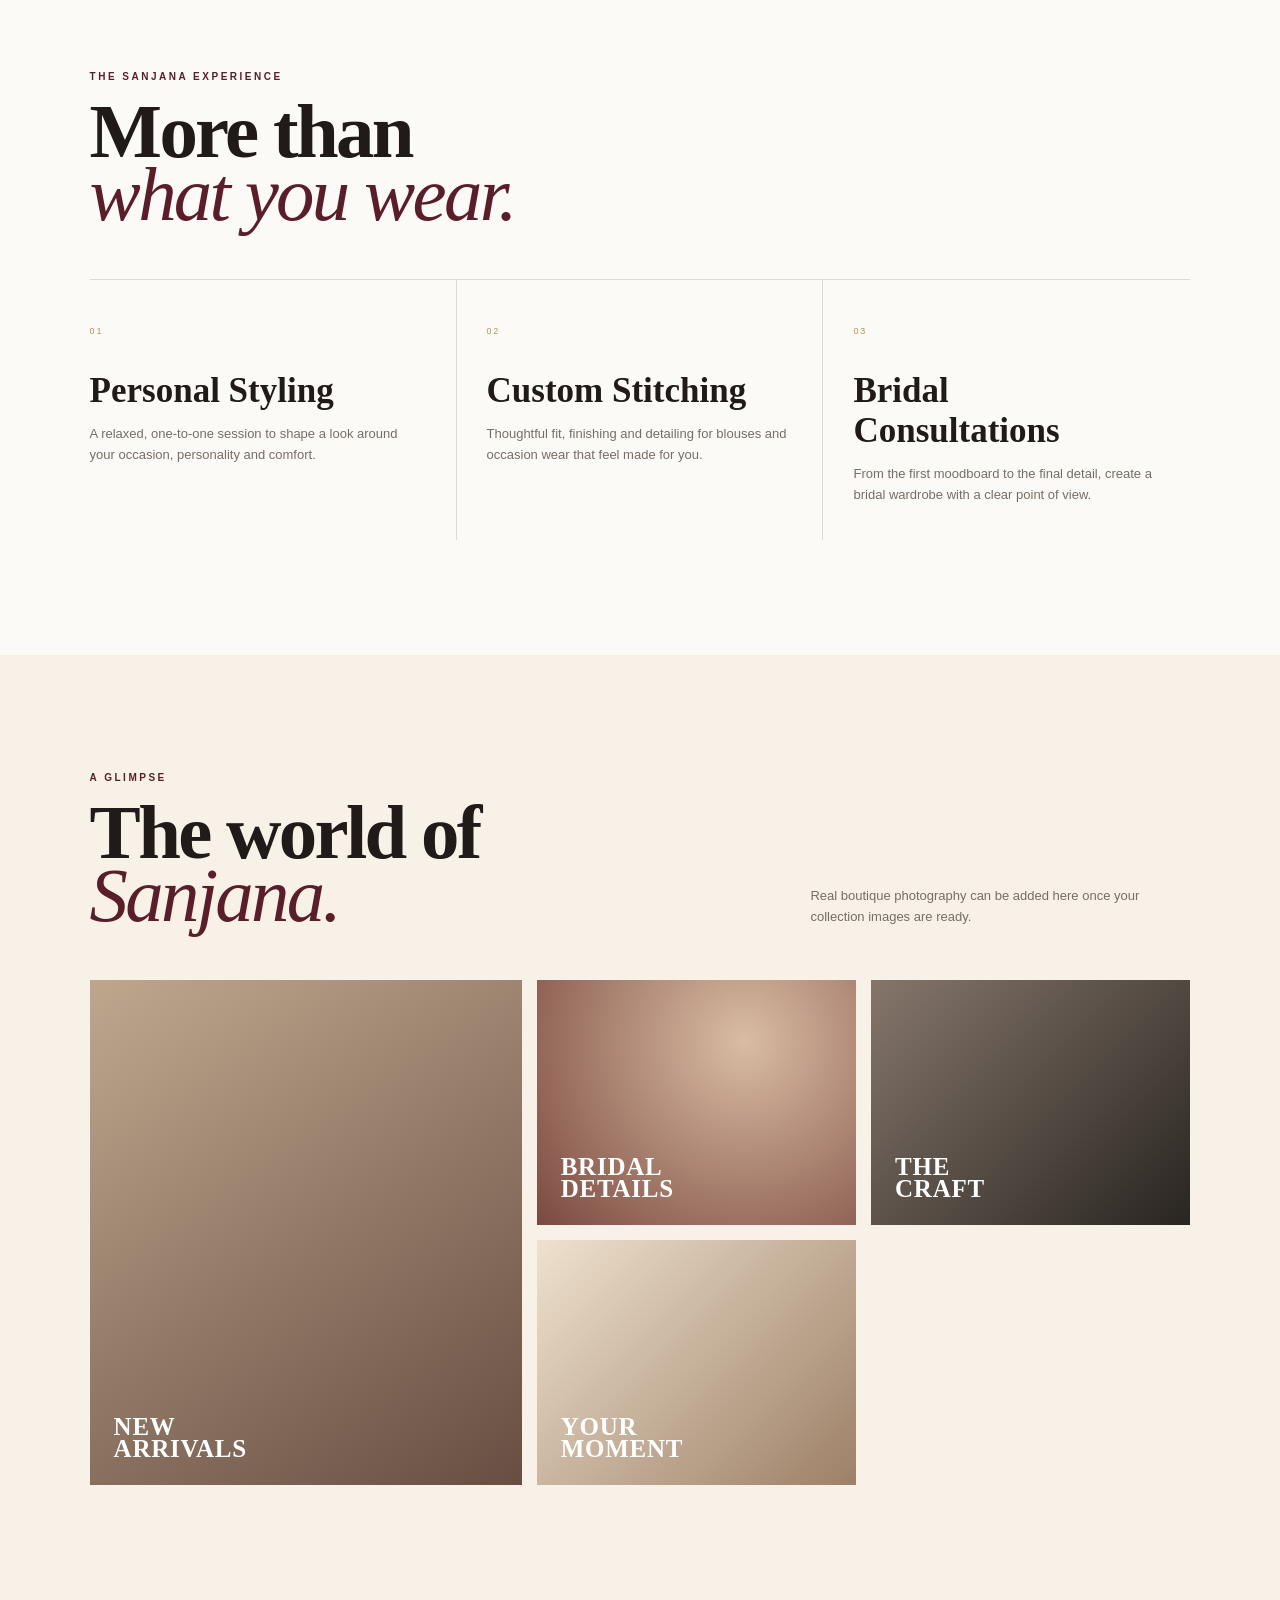
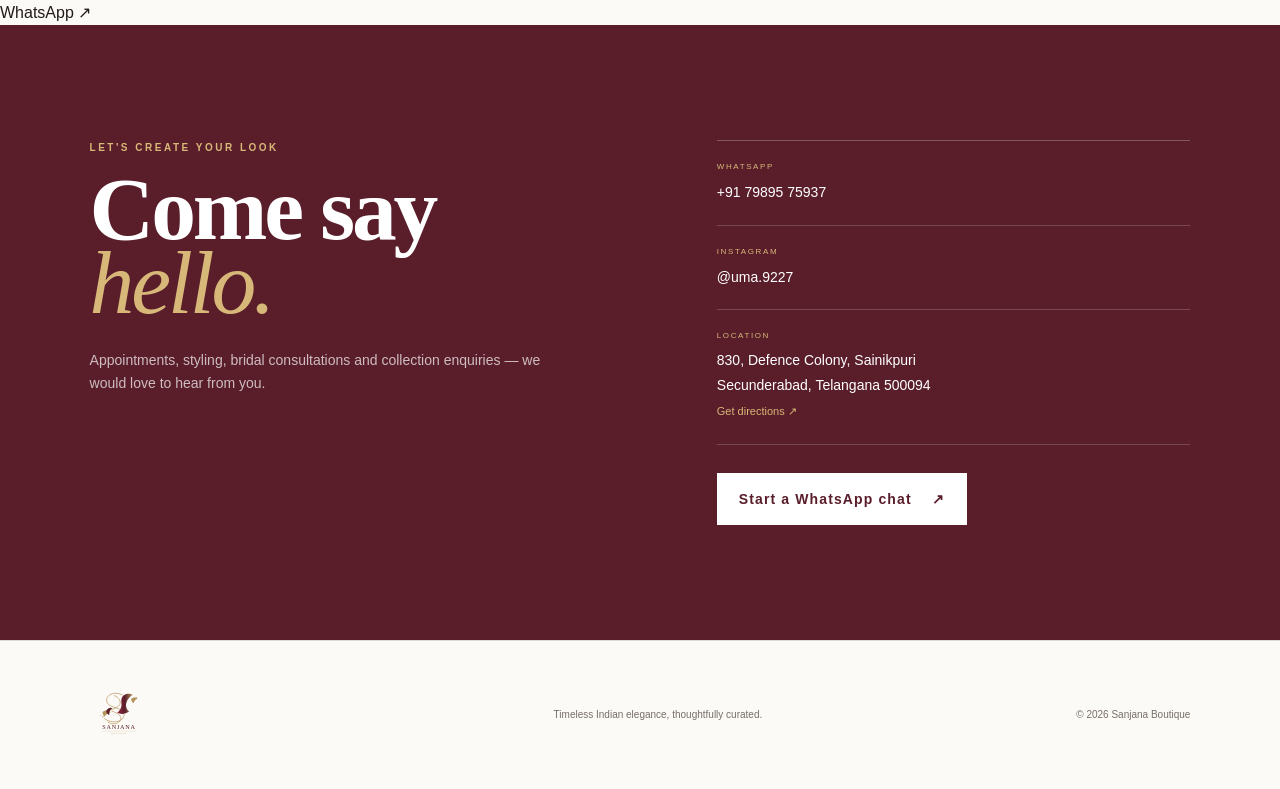
==== commit efdc20f8: "Connect homepage navigation to full boutique pages" ====
--- a/index.html
+++ b/index.html
@@ -19,7 +19,7 @@
   </a>
   <button class="menu-toggle" aria-label="Open menu" aria-expanded="false"><span></span><span></span></button>
   <nav class="nav" aria-label="Main navigation">
-    <a href="#collections">Collections</a><a href="#story">Our Story</a><a href="#services">Services</a><a href="#gallery">Gallery</a><a href="#contact">Contact</a>
+    <a href="collections.html">Collections</a><a href="#story">Our Story</a><a href="services.html">Services</a><a href="#gallery">Gallery</a><a href="#contact">Contact</a>
     <a class="nav-cta" href="#contact">Book a Styling</a>
   </nav>
 </header>
@@ -30,7 +30,7 @@
     <p class="eyebrow">THE SANJANA EDIT · EST. 2026</p>
     <h1>Timeless elegance,<br><em>made for you.</em></h1>
     <p class="hero-text">Curated Indian fashion for the moments you will remember. Discover sarees, statement blouses, bridal pieces and thoughtful styling under one roof.</p>
-    <div class="hero-actions"><a class="button button-dark" href="#collections">Explore Collection <span>↗</span></a><a class="text-link" href="#contact">Book an appointment</a></div>
+    <div class="hero-actions"><a class="button button-dark" href="collections.html">Explore Collection <span>↗</span></a><a class="text-link" href="services.html">Book an appointment</a></div>
   </div>
   <div class="hero-art" aria-label="Boutique fashion visual">
     <div class="arch"><div class="arch-glow"></div><div class="fabric fabric-one"></div><div class="fabric fabric-two"></div><div class="flower">✦</div></div>
@@ -69,7 +69,7 @@
   <div class="gallery-grid"><div class="gallery-tile tall"><span>NEW<br>ARRIVALS</span></div><div class="gallery-tile warm"><span>BRIDAL<br>DETAILS</span></div><div class="gallery-tile dark"><span>THE<br>CRAFT</span></div><div class="gallery-tile light"><span>YOUR<br>MOMENT</span></div></div>
 </section>
 
-<section class="contact section" id="contact">
+<a class="floating-wa" href="https://wa.me/917989575937?text=Hi%20Sanjana%20Boutique%2C%20I%27d%20like%20to%20know%20more." target="_blank" rel="noopener" aria-label="Chat on WhatsApp">WhatsApp <span>↗</span></a><section class="contact section" id="contact">
   <div class="contact-inner">
     <div><p class="eyebrow">LET'S CREATE YOUR LOOK</p><h2>Come say<br><em>hello.</em></h2><p class="contact-copy">Appointments, styling, bridal consultations and collection enquiries — we would love to hear from you.</p></div>
     <div class="contact-details">
--- a/style.css
+++ b/style.css
@@ -1 +1 @@
-:root{--ivory:#f7f1e8;--paper:#fcfaf6;--wine:#5a1e2b;--wine2:#7b3040;--ink:#201b19;--muted:#766d66;--gold:#b4935b;--line:rgba(32,27,25,.14);--serif:"Cormorant Garamond",Georgia,serif;--sans:"DM Sans",Arial,sans-serif}*{box-sizing:border-box}html{scroll-behavior:smooth}body{margin:0;background:var(--paper);color:var(--ink);font-family:var(--sans);line-height:1.6}a{text-decoration:none;color:inherit}.site-header{height:82px;padding:0 5vw;display:flex;align-items:center;justify-content:space-between;background:rgba(252,250,246,.94);border-bottom:1px solid var(--line);position:sticky;top:0;z-index:20;backdrop-filter:blur(14px)}.brand{display:flex;align-items:center;gap:11px}.brand-mark{width:39px;height:39px;border:1px solid var(--gold);border-radius:50%;display:grid;place-items:center;color:var(--wine);font:700 25px var(--serif);font-style:italic}.brand strong{display:block;font:700 23px var(--serif);line-height:.8}.brand small{display:block;letter-spacing:.27em;font-size:7px;margin-top:7px}.nav{display:flex;align-items:center;gap:28px;font-size:12px;font-weight:600}.nav a{transition:.2s}.nav a:hover{color:var(--wine2)}.nav-cta{border:1px solid var(--ink);padding:11px 17px}.menu-toggle{display:none;border:0;background:none}.hero{min-height:calc(100vh - 82px);padding:7vh 7vw;display:grid;grid-template-columns:1.02fr .98fr;align-items:center;gap:4vw;background:var(--ivory)}.eyebrow{font-size:10px;letter-spacing:.25em;font-weight:600;color:var(--wine);margin:0 0 16px}.hero h1,h2{font:600 clamp(55px,7vw,94px)/.82 var(--serif);letter-spacing:-.035em;margin:0}.hero h1 em,h2 em{color:var(--wine);font-weight:500}.hero-text{max-width:550px;color:var(--muted);font-size:15px;margin:30px 0}.hero-actions{display:flex;align-items:center;gap:27px}.button{display:inline-flex;align-items:center;justify-content:center;gap:20px;padding:15px 22px;font-size:11px;font-weight:600;letter-spacing:.08em}.button-dark{background:var(--wine);color:#fff}.button-light{background:#fff;color:var(--wine)}.text-link{font-size:11px;font-weight:600;border-bottom:1px solid var(--ink);padding-bottom:4px}.hero-art{height:min(680px,72vh);position:relative;display:grid;place-items:center}.arch{height:92%;width:min(430px,76%);background:linear-gradient(150deg,#d7c0a4,#eee1d0 55%,#a88067);border-radius:220px 220px 0 0;position:relative;overflow:hidden;box-shadow:0 35px 60px rgba(65,42,32,.14)}.arch-glow{position:absolute;inset:8% 10% 0;background:radial-gradient(circle at 50% 30%,#fff7ed,transparent 54%);opacity:.7}.fabric{position:absolute;bottom:-10%;width:65%;height:78%;border-radius:50% 50% 0 0;transform:rotate(10deg);opacity:.9}.fabric-one{left:-12%;background:linear-gradient(120deg,#63212e,#a34e5c 55%,#c48c75)}.fabric-two{right:-12%;background:linear-gradient(120deg,#d4ad65,#f2dfb4 48%,#a87948);transform:rotate(-12deg)}.flower{position:absolute;top:16%;left:47%;color:#fff8ed;font-size:40px;opacity:.7}.art-note{position:absolute;bottom:8%;right:0;font:italic 25px var(--serif);color:var(--wine);line-height:1.05}.marquee{height:58px;background:var(--wine);color:#f8efe4;display:flex;justify-content:center;align-items:center;gap:25px;font-size:9px;letter-spacing:.24em}.marquee i{color:var(--gold);font-style:normal}.section{padding:115px 7vw}.section-head{display:flex;justify-content:space-between;align-items:end;gap:60px;margin-bottom:52px}.section-head h2{font-size:clamp(50px,6vw,78px)}.section-intro{max-width:380px;color:var(--muted);font-size:13px;margin:0}.collection-grid{display:grid;grid-template-columns:1.2fr .8fr;grid-auto-rows:310px;gap:18px}.collection-card{position:relative;overflow:hidden;padding:29px;color:#fff;display:flex;align-items:end;justify-content:space-between;background-size:cover;isolation:isolate}.collection-card:before{content:"";position:absolute;inset:0;background:linear-gradient(0deg,rgba(25,16,13,.65),transparent 70%);z-index:-1}.collection-card:after{content:"";position:absolute;inset:0;z-index:-2;transition:transform .5s}.collection-card:hover:after{transform:scale(1.04)}.card-saree{grid-row:span 2;background:#b99d82}.card-saree:after{background:radial-gradient(circle at 50% 40%,#dbc6a9,#80614e 80%)}.card-blouse{background:#75404a}.card-blouse:after{background:linear-gradient(145deg,#a97968,#542631)}.card-bridal{background:#b68a4f}.card-bridal:after{background:radial-gradient(circle at 60% 30%,#e5c886,#876037)}.card-modern{background:#4c4742}.card-modern:after{background:linear-gradient(135deg,#81766b,#292522)}.collection-card span{font-size:9px;letter-spacing:.2em;opacity:.8}.collection-card h3{font:600 40px var(--serif);margin:8px 0 0}.collection-card p{font-size:11px;margin:0;opacity:.8}.collection-card b{font:400 24px var(--serif)}.story{background:var(--ivory);display:grid;grid-template-columns:1fr 1fr;gap:10vw;align-items:center}.story-visual{height:560px;display:grid;place-items:center}.story-frame{width:76%;height:88%;border:1px solid var(--gold);background:linear-gradient(145deg,#d2b79b,#f1e1ce 55%,#8e6957);position:relative;display:grid;place-items:center;box-shadow:20px 25px 0 rgba(90,30,43,.07)}.story-frame span{font:italic 130px var(--serif);color:rgba(255,255,255,.72)}.story-frame small{position:absolute;bottom:20px;letter-spacing:.22em;font-size:7px}.story-copy p:not(.eyebrow){color:var(--muted);font-size:14px;max-width:500px}.story-copy .text-link{display:inline-block;margin-top:18px}.services{background:var(--paper)}.service-grid{display:grid;grid-template-columns:repeat(3,1fr);border-top:1px solid var(--line)}.service-grid article{padding:36px 30px 20px 0;border-right:1px solid var(--line);min-height:260px}.service-grid article:not(:first-child){padding-left:30px}.service-grid article:last-child{border-right:0}.service-grid span{font-size:9px;letter-spacing:.2em;color:var(--gold)}.service-grid h3{font:600 35px var(--serif);margin:30px 0 12px}.service-grid p{color:var(--muted);font-size:13px;max-width:330px}.gallery{background:var(--ivory)}.gallery-grid{display:grid;grid-template-columns:1.15fr .85fr .85fr;grid-template-rows:245px 245px;gap:15px}.gallery-tile{position:relative;display:flex;align-items:end;padding:24px;color:#fff;overflow:hidden}.gallery-tile:before{content:"";position:absolute;inset:0;transition:transform .6s}.gallery-tile:hover:before{transform:scale(1.05)}.gallery-tile span{position:relative;z-index:1;font:600 25px/.9 var(--serif);letter-spacing:.03em}.tall{grid-row:span 2;background:#a7886c}.tall:before{background:linear-gradient(145deg,#bfa78e,#674e42)}.warm{background:#a66d59}.warm:before{background:radial-gradient(circle at 65% 25%,#d9bca3,#7b493f)}.dark{background:#51443e}.dark:before{background:linear-gradient(135deg,#85766b,#292521)}.light{background:#cbbca4}.light:before{background:linear-gradient(135deg,#eee1ce,#9d8067)}.contact{background:var(--wine);color:#fff}.contact-inner{display:grid;grid-template-columns:1fr 1fr;gap:12vw}.contact h2 em{color:#d8b878}.contact .eyebrow{color:#d8b878}.contact-copy{max-width:460px;color:rgba(255,255,255,.7);font-size:14px;margin-top:30px}.contact-details{border-top:1px solid rgba(255,255,255,.25)}.contact-details>div{padding:20px 0;border-bottom:1px solid rgba(255,255,255,.18)}.contact-details small{display:block;color:#d8b878;font-size:8px;letter-spacing:.2em;margin-bottom:5px}.contact-details a,.contact-details p{font-size:14px;margin:0}.contact-details .button{margin-top:28px}footer{padding:45px 7vw;display:flex;align-items:center;justify-content:space-between;gap:20px;border-top:1px solid var(--line);font-size:10px;color:var(--muted)}footer p{margin:0}.footer-brand{color:var(--ink)}@media(max-width:800px){.site-header{height:70px}.menu-toggle{display:flex;flex-direction:column;gap:5px}.menu-toggle span{width:24px;height:1px;background:var(--ink)}.nav{position:absolute;top:70px;left:0;right:0;padding:22px 7vw;display:none;flex-direction:column;align-items:flex-start;background:var(--paper);border-bottom:1px solid var(--line)}.nav.open{display:flex}.hero{grid-template-columns:1fr;padding:65px 7vw 40px;min-height:auto}.hero h1{font-size:59px}.hero-art{height:470px}.arch{height:95%;width:75%}.section{padding:78px 7vw}.section-head{display:block;margin-bottom:35px}.section-intro{margin-top:20px}.collection-grid{grid-template-columns:1fr;grid-auto-rows:290px}.card-saree{grid-row:span 1}.story{grid-template-columns:1fr;gap:35px}.story-visual{height:410px}.story-frame{height:90%}.service-grid{grid-template-columns:1fr}.service-grid article,.service-grid article:not(:first-child){padding:28px 0;border-right:0;border-bottom:1px solid var(--line)}.gallery-grid{grid-template-columns:1fr 1fr;grid-template-rows:220px 220px}.tall{grid-row:span 2}.contact-inner{grid-template-columns:1fr;gap:45px}.marquee{overflow:hidden;white-space:nowrap;justify-content:flex-start;padding-left:7vw}.marquee span:nth-of-type(n+2),.marquee i:nth-of-type(n+2){display:none}footer{flex-direction:column;align-items:flex-start}}+:root{--ivory:#f7f1e8;--paper:#fcfaf6;--wine:#5a1e2b;--wine2:#7b3040;--ink:#201b19;--muted:#766d66;--gold:#b4935b;--line:rgba(32,27,25,.14);--serif:"Cormorant Garamond",Georgia,serif;--sans:"DM Sans",Arial,sans-serif}*{box-sizing:border-box}html{scroll-behavior:smooth}body{margin:0;background:var(--paper);color:var(--ink);font-family:var(--sans);line-height:1.6}a{text-decoration:none;color:inherit}.site-header{height:82px;padding:0 5vw;display:flex;align-items:center;justify-content:space-between;background:rgba(252,250,246,.94);border-bottom:1px solid var(--line);position:sticky;top:0;z-index:20;backdrop-filter:blur(14px)}.brand{display:flex;align-items:center;gap:11px}.brand-mark{width:39px;height:39px;border:1px solid var(--gold);border-radius:50%;display:grid;place-items:center;color:var(--wine);font:700 25px var(--serif);font-style:italic}.brand strong{display:block;font:700 23px var(--serif);line-height:.8}.brand small{display:block;letter-spacing:.27em;font-size:7px;margin-top:7px}.nav{display:flex;align-items:center;gap:28px;font-size:12px;font-weight:600}.nav a{transition:.2s}.nav a:hover{color:var(--wine2)}.nav-cta{border:1px solid var(--ink);padding:11px 17px}.menu-toggle{display:none;border:0;background:none}.hero{min-height:calc(100vh - 82px);padding:7vh 7vw;display:grid;grid-template-columns:1.02fr .98fr;align-items:center;gap:4vw;background:var(--ivory)}.eyebrow{font-size:10px;letter-spacing:.25em;font-weight:600;color:var(--wine);margin:0 0 16px}.hero h1,h2{font:600 clamp(55px,7vw,94px)/.82 var(--serif);letter-spacing:-.035em;margin:0}.hero h1 em,h2 em{color:var(--wine);font-weight:500}.hero-text{max-width:550px;color:var(--muted);font-size:15px;margin:30px 0}.hero-actions{display:flex;align-items:center;gap:27px}.button{display:inline-flex;align-items:center;justify-content:center;gap:20px;padding:15px 22px;font-size:11px;font-weight:600;letter-spacing:.08em}.button-dark{background:var(--wine);color:#fff}.button-light{background:#fff;color:var(--wine)}.text-link{font-size:11px;font-weight:600;border-bottom:1px solid var(--ink);padding-bottom:4px}.hero-art{height:min(680px,72vh);position:relative;display:grid;place-items:center}.arch{height:92%;width:min(430px,76%);background:linear-gradient(150deg,#d7c0a4,#eee1d0 55%,#a88067);border-radius:220px 220px 0 0;position:relative;overflow:hidden;box-shadow:0 35px 60px rgba(65,42,32,.14)}.arch-glow{position:absolute;inset:8% 10% 0;background:radial-gradient(circle at 50% 30%,#fff7ed,transparent 54%);opacity:.7}.fabric{position:absolute;bottom:-10%;width:65%;height:78%;border-radius:50% 50% 0 0;transform:rotate(10deg);opacity:.9}.fabric-one{left:-12%;background:linear-gradient(120deg,#63212e,#a34e5c 55%,#c48c75)}.fabric-two{right:-12%;background:linear-gradient(120deg,#d4ad65,#f2dfb4 48%,#a87948);transform:rotate(-12deg)}.flower{position:absolute;top:16%;left:47%;color:#fff8ed;font-size:40px;opacity:.7}.art-note{position:absolute;bottom:8%;right:0;font:italic 25px var(--serif);color:var(--wine);line-height:1.05}.marquee{height:58px;background:var(--wine);color:#f8efe4;display:flex;justify-content:center;align-items:center;gap:25px;font-size:9px;letter-spacing:.24em}.marquee i{color:var(--gold);font-style:normal}.section{padding:115px 7vw}.section-head{display:flex;justify-content:space-between;align-items:end;gap:60px;margin-bottom:52px}.section-head h2{font-size:clamp(50px,6vw,78px)}.section-intro{max-width:380px;color:var(--muted);font-size:13px;margin:0}.collection-grid{display:grid;grid-template-columns:1.2fr .8fr;grid-auto-rows:310px;gap:18px}.collection-card{position:relative;overflow:hidden;padding:29px;color:#fff;display:flex;align-items:end;justify-content:space-between;background-size:cover;isolation:isolate}.collection-card:before{content:"";position:absolute;inset:0;background:linear-gradient(0deg,rgba(25,16,13,.65),transparent 70%);z-index:-1}.collection-card:after{content:"";position:absolute;inset:0;z-index:-2;transition:transform .5s}.collection-card:hover:after{transform:scale(1.04)}.card-saree{grid-row:span 2;background:#b99d82}.card-saree:after{background:radial-gradient(circle at 50% 40%,#dbc6a9,#80614e 80%)}.card-blouse{background:#75404a}.card-blouse:after{background:linear-gradient(145deg,#a97968,#542631)}.card-bridal{background:#b68a4f}.card-bridal:after{background:radial-gradient(circle at 60% 30%,#e5c886,#876037)}.card-modern{background:#4c4742}.card-modern:after{background:linear-gradient(135deg,#81766b,#292522)}.collection-card span{font-size:9px;letter-spacing:.2em;opacity:.8}.collection-card h3{font:600 40px var(--serif);margin:8px 0 0}.collection-card p{font-size:11px;margin:0;opacity:.8}.collection-card b{font:400 24px var(--serif)}.story{background:var(--ivory);display:grid;grid-template-columns:1fr 1fr;gap:10vw;align-items:center}.story-visual{height:560px;display:grid;place-items:center}.story-frame{width:76%;height:88%;border:1px solid var(--gold);background:linear-gradient(145deg,#d2b79b,#f1e1ce 55%,#8e6957);position:relative;display:grid;place-items:center;box-shadow:20px 25px 0 rgba(90,30,43,.07)}.story-frame span{font:italic 130px var(--serif);color:rgba(255,255,255,.72)}.story-frame small{position:absolute;bottom:20px;letter-spacing:.22em;font-size:7px}.story-copy p:not(.eyebrow){color:var(--muted);font-size:14px;max-width:500px}.story-copy .text-link{display:inline-block;margin-top:18px}.services{background:var(--paper)}.service-grid{display:grid;grid-template-columns:repeat(3,1fr);border-top:1px solid var(--line)}.service-grid article{padding:36px 30px 20px 0;border-right:1px solid var(--line);min-height:260px}.service-grid article:not(:first-child){padding-left:30px}.service-grid article:last-child{border-right:0}.service-grid span{font-size:9px;letter-spacing:.2em;color:var(--gold)}.service-grid h3{font:600 35px var(--serif);margin:30px 0 12px}.service-grid p{color:var(--muted);font-size:13px;max-width:330px}.gallery{background:var(--ivory)}.gallery-grid{display:grid;grid-template-columns:1.15fr .85fr .85fr;grid-template-rows:245px 245px;gap:15px}.gallery-tile{position:relative;display:flex;align-items:end;padding:24px;color:#fff;overflow:hidden}.gallery-tile:before{content:"";position:absolute;inset:0;transition:transform .6s}.gallery-tile:hover:before{transform:scale(1.05)}.gallery-tile span{position:relative;z-index:1;font:600 25px/.9 var(--serif);letter-spacing:.03em}.tall{grid-row:span 2;background:#a7886c}.tall:before{background:linear-gradient(145deg,#bfa78e,#674e42)}.warm{background:#a66d59}.warm:before{background:radial-gradient(circle at 65% 25%,#d9bca3,#7b493f)}.dark{background:#51443e}.dark:before{background:linear-gradient(135deg,#85766b,#292521)}.light{background:#cbbca4}.light:before{background:linear-gradient(135deg,#eee1ce,#9d8067)}.contact{background:var(--wine);color:#fff}.contact-inner{display:grid;grid-template-columns:1fr 1fr;gap:12vw}.contact h2 em{color:#d8b878}.contact .eyebrow{color:#d8b878}.contact-copy{max-width:460px;color:rgba(255,255,255,.7);font-size:14px;margin-top:30px}.contact-details{border-top:1px solid rgba(255,255,255,.25)}.contact-details>div{padding:20px 0;border-bottom:1px solid rgba(255,255,255,.18)}.contact-details small{display:block;color:#d8b878;font-size:8px;letter-spacing:.2em;margin-bottom:5px}.contact-details a,.contact-details p{font-size:14px;margin:0}.contact-details .button{margin-top:28px}footer{padding:45px 7vw;display:flex;align-items:center;justify-content:space-between;gap:20px;border-top:1px solid var(--line);font-size:10px;color:var(--muted)}footer p{margin:0}.footer-brand{color:var(--ink)}@media(max-width:800px){.site-header{height:70px}.menu-toggle{display:flex;flex-direction:column;gap:5px}.menu-toggle span{width:24px;height:1px;background:var(--ink)}.nav{position:absolute;top:70px;left:0;right:0;padding:22px 7vw;display:none;flex-direction:column;align-items:flex-start;background:var(--paper);border-bottom:1px solid var(--line)}.nav.open{display:flex}.hero{grid-template-columns:1fr;padding:65px 7vw 40px;min-height:auto}.hero h1{font-size:59px}.hero-art{height:470px}.arch{height:95%;width:75%}.section{padding:78px 7vw}.section-head{display:block;margin-bottom:35px}.section-intro{margin-top:20px}.collection-grid{grid-template-columns:1fr;grid-auto-rows:290px}.card-saree{grid-row:span 1}.story{grid-template-columns:1fr;gap:35px}.story-visual{height:410px}.story-frame{height:90%}.service-grid{grid-template-columns:1fr}.service-grid article,.service-grid article:not(:first-child){padding:28px 0;border-right:0;border-bottom:1px solid var(--line)}.gallery-grid{grid-template-columns:1fr 1fr;grid-template-rows:220px 220px}.tall{grid-row:span 2}.contact-inner{grid-template-columns:1fr;gap:45px}.marquee{overflow:hidden;white-space:nowrap;justify-content:flex-start;padding-left:7vw}.marquee span:nth-of-type(n+2),.marquee i:nth-of-type(n+2){display:none}footer{flex-direction:column;align-items:flex-start}}.brand-logo{width:150px;height:58px;object-fit:contain;object-position:left center}.map-link{display:inline-block;margin-top:8px;color:#d8b878!important;font-size:11px!important}.contact-details p{line-height:1.8}@media(max-width:800px){.brand-logo{width:130px;height:52px}}
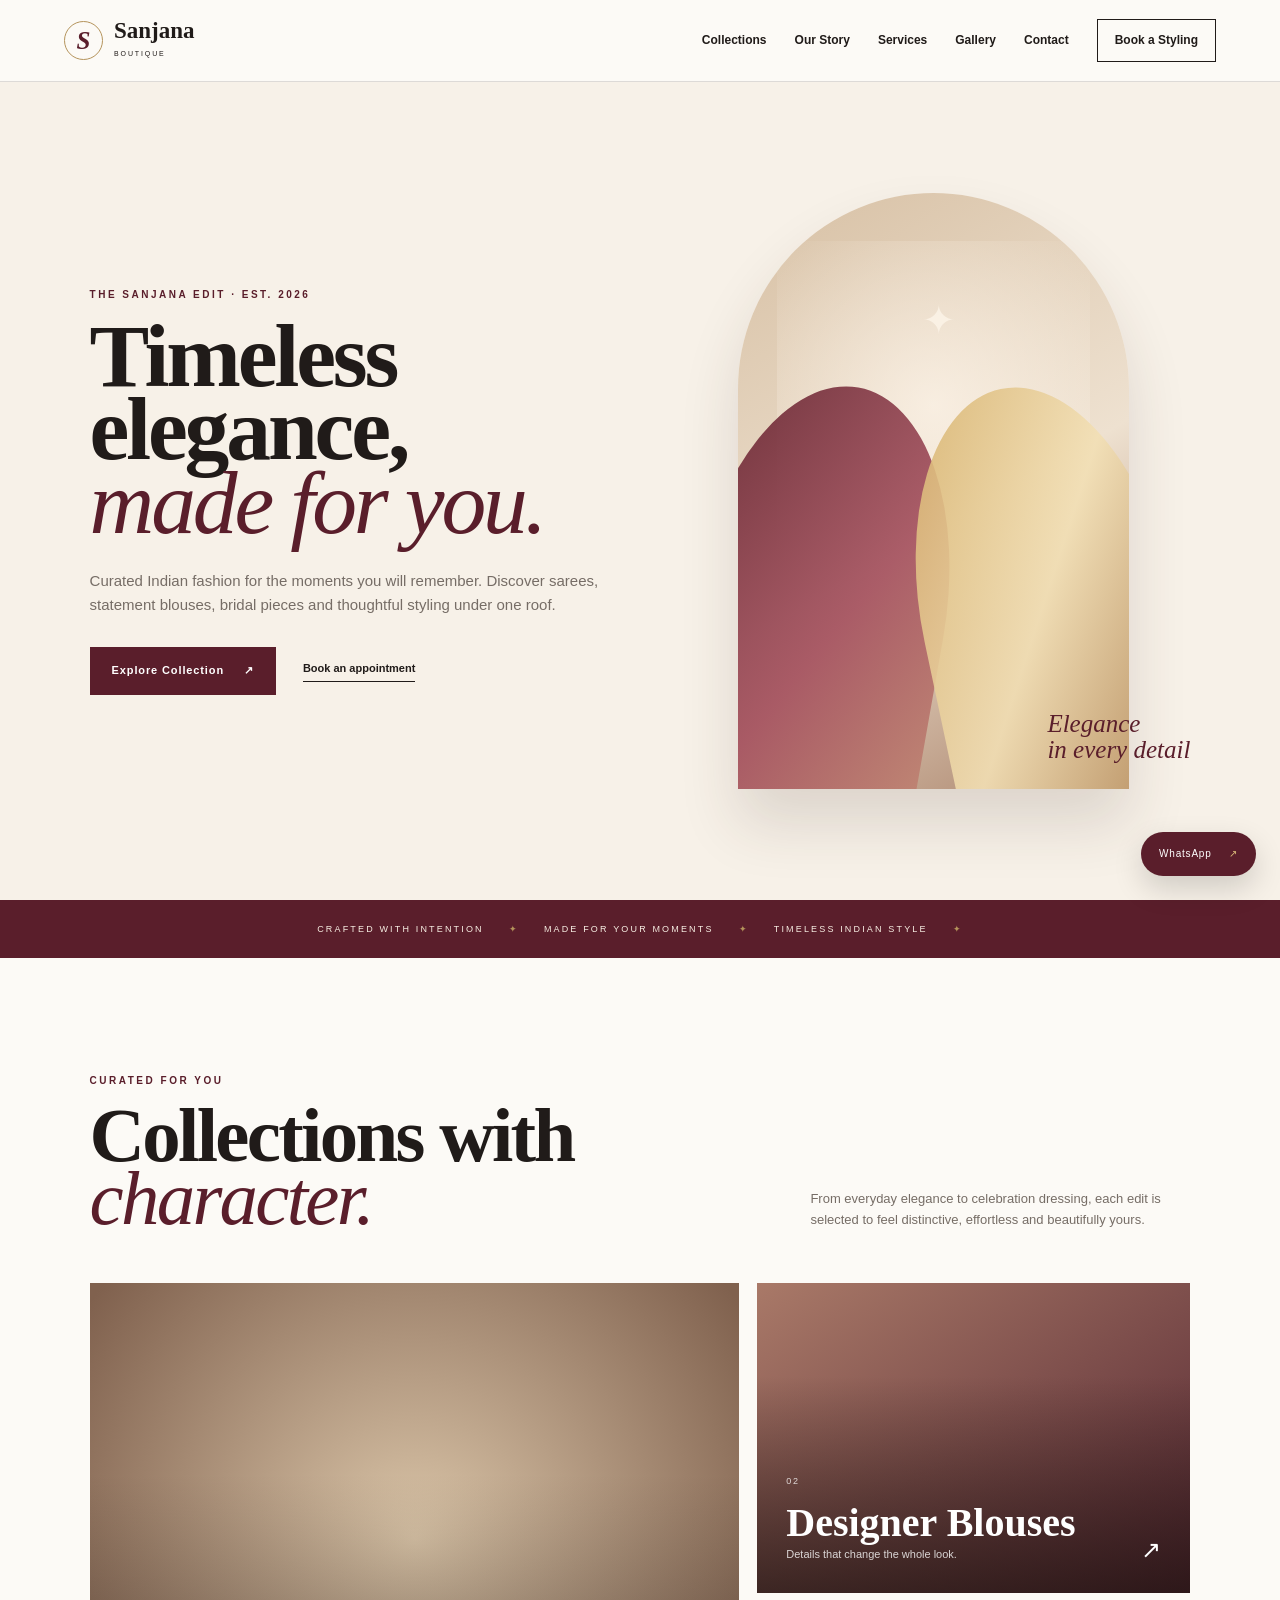
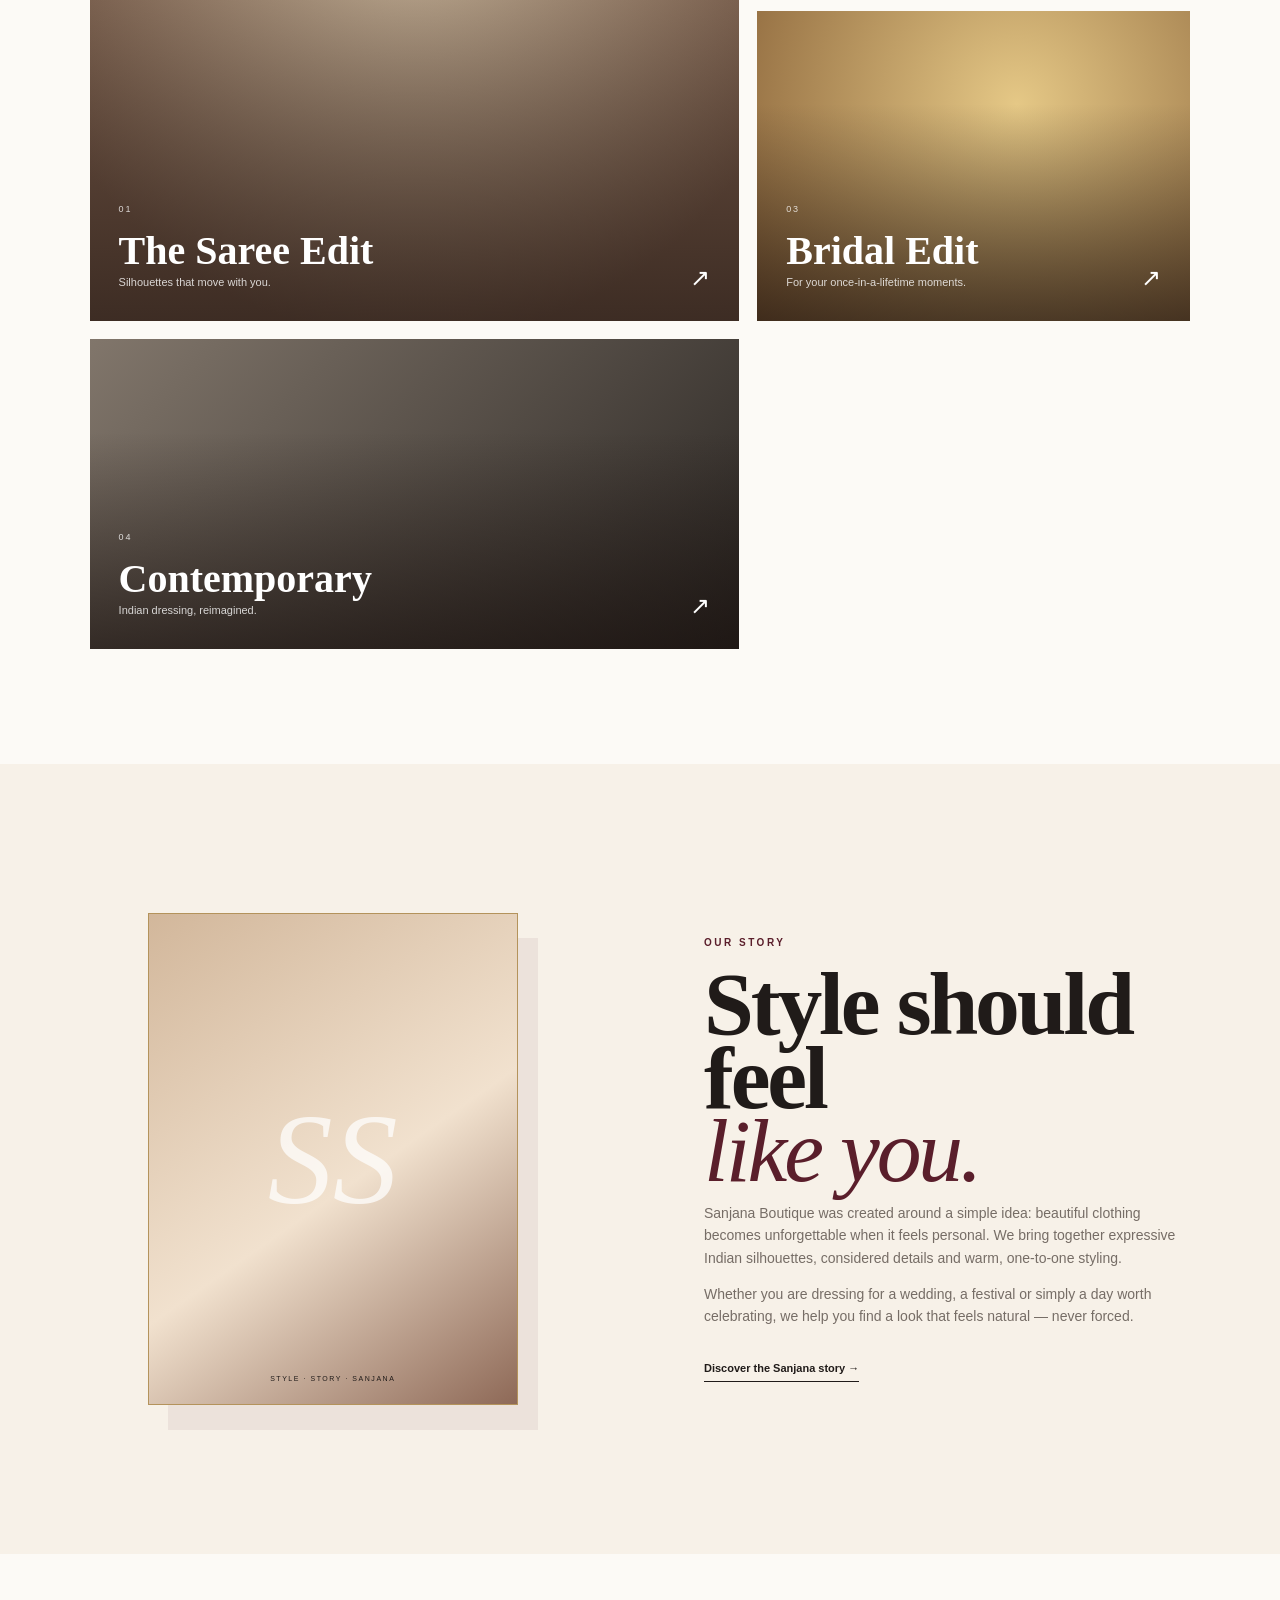
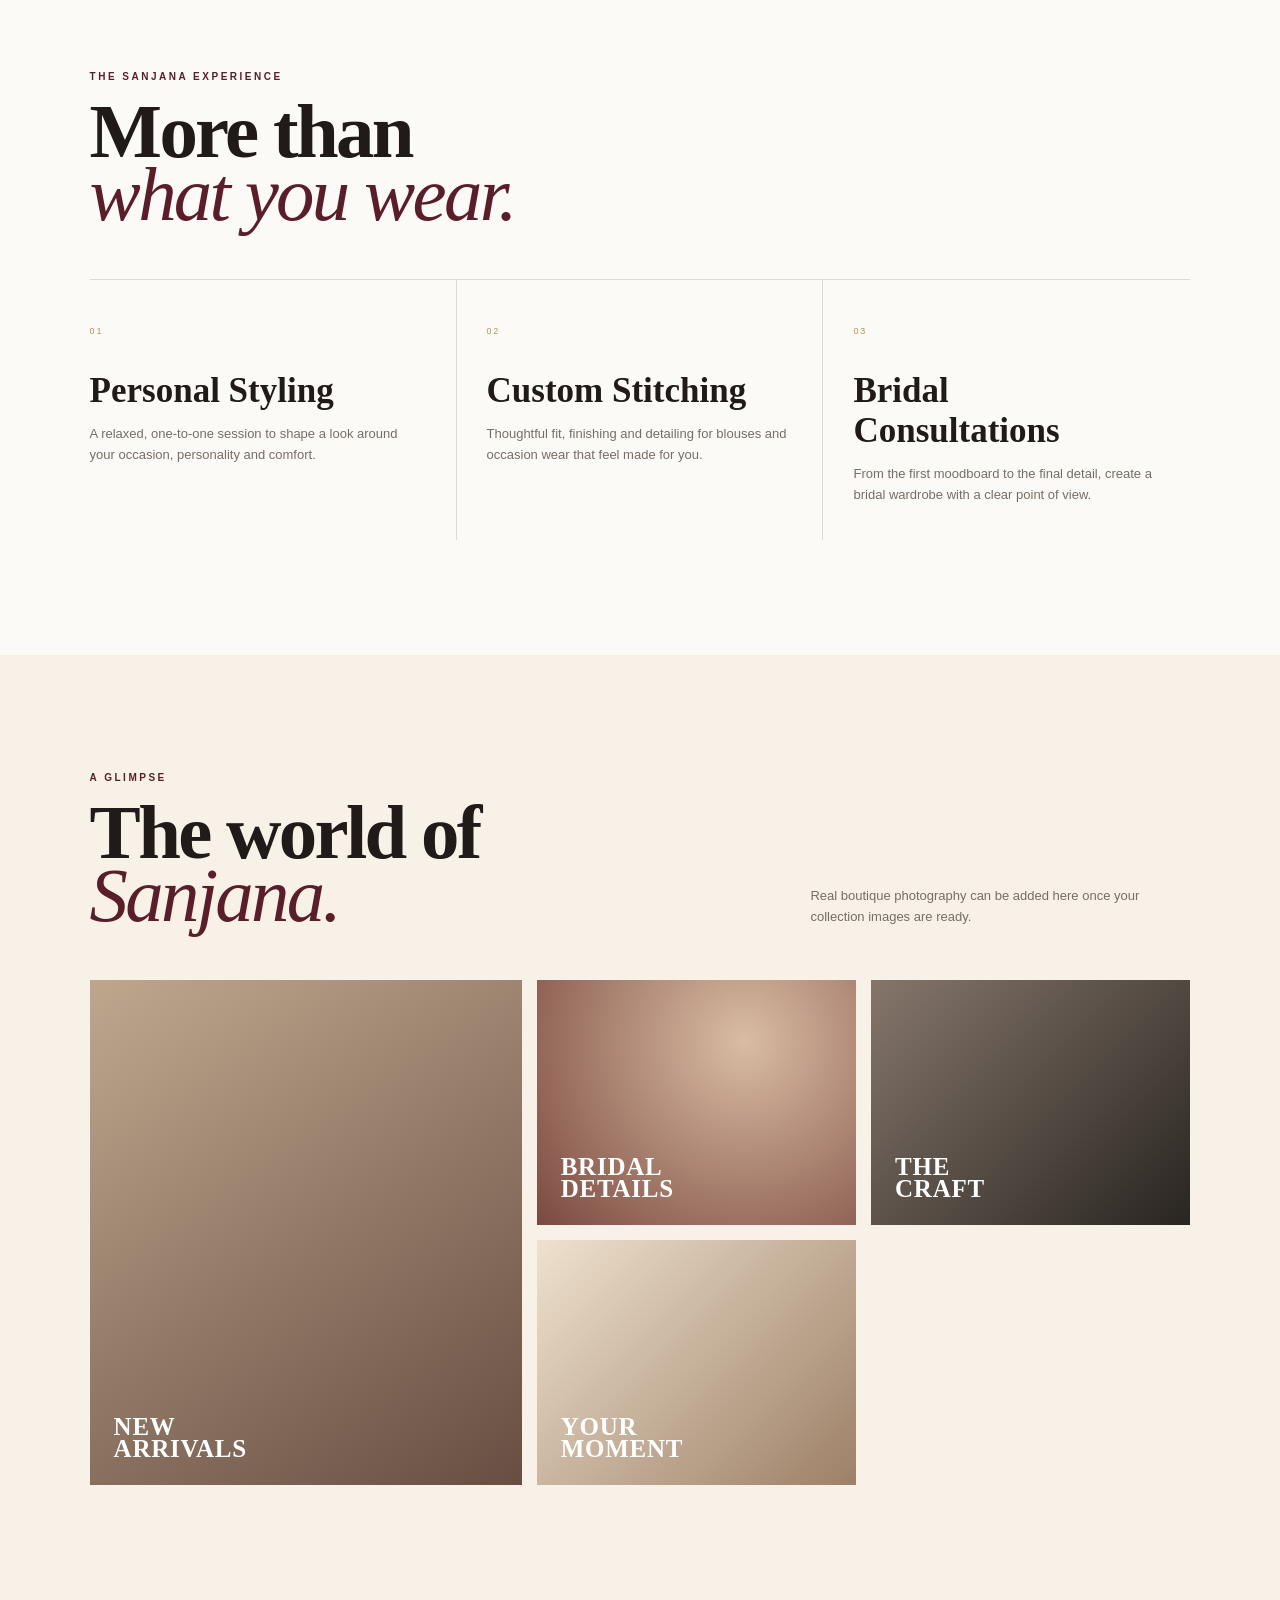
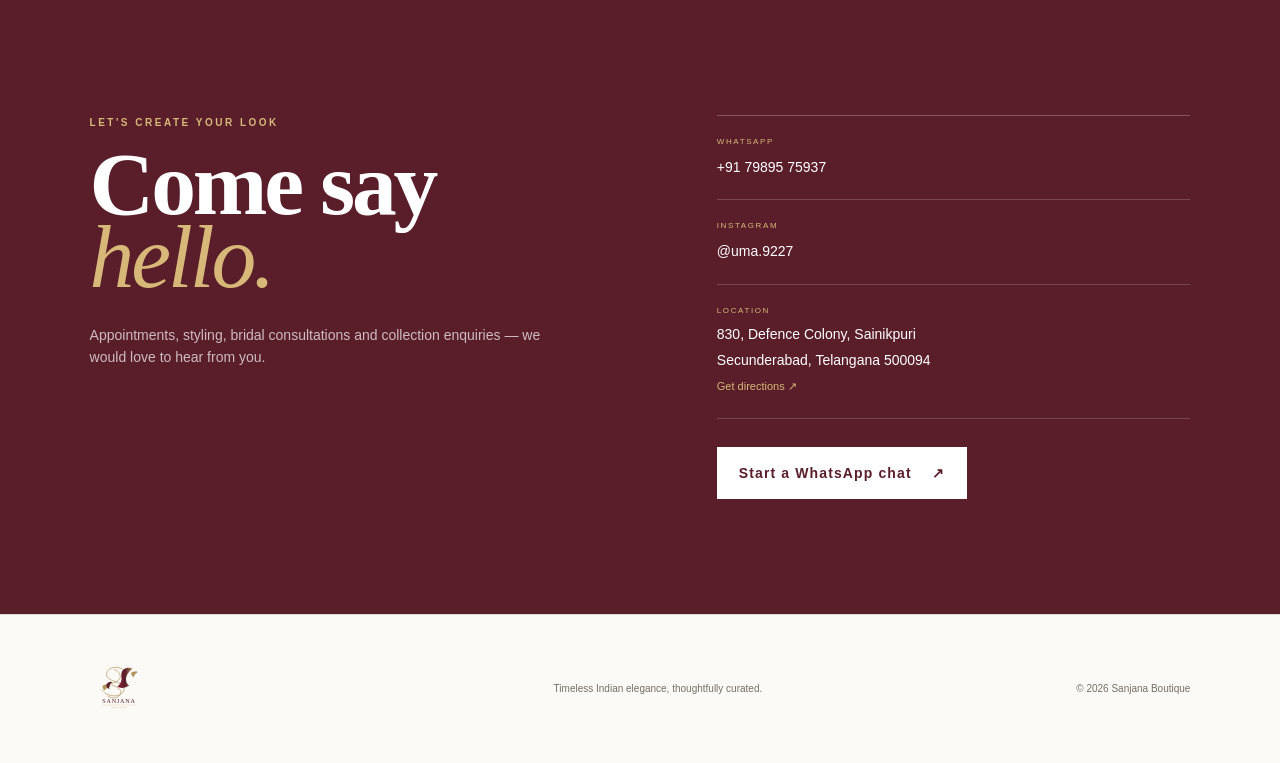
==== commit 5fb9226c: "Add SEO metadata and local business structured data" ====
--- a/index.html
+++ b/index.html
@@ -5,12 +5,16 @@
   <meta name="viewport" content="width=device-width, initial-scale=1.0" />
   <meta name="description" content="Sanjana Boutique — timeless Indian fashion, bridal edits, designer blouses and bespoke styling." />
   <meta name="theme-color" content="#f7f1e8" />
+  <meta property="og:title" content="Sanjana Boutique | Timeless Indian Elegance" />
+  <meta property="og:description" content="Curated Indian fashion, designer blouses, bridal styling and custom stitching in Sainikpuri, Secunderabad." />
+  <meta property="og:type" content="website" />
+  <link rel="canonical" href="https://sanjanaboutique.com/" />
   <title>Sanjana Boutique | Timeless Indian Elegance</title>
   <link rel="preconnect" href="https://fonts.googleapis.com">
   <link rel="preconnect" href="https://fonts.gstatic.com" crossorigin>
   <link href="https://fonts.googleapis.com/css2?family=Cormorant+Garamond:wght@500;600;700&family=DM+Sans:wght@400;500;600&display=swap" rel="stylesheet">
   <link rel="stylesheet" href="style.css" />
-</head>
+<script type="application/ld+json">{"@context":"https://schema.org","@type":"ClothingStore","name":"Sanjana Boutique","url":"https://sanjanaboutique.com/","telephone":"+917989575937","address":{"@type":"PostalAddress","streetAddress":"830, Defence Colony, Sainikpuri","addressLocality":"Secunderabad","addressRegion":"Telangana","postalCode":"500094","addressCountry":"IN"},"sameAs":["https://www.instagram.com/uma.9227/"]}</script></head>
 <body>
 <header class="site-header" id="top">
   <a class="brand" href="#top" aria-label="Sanjana Boutique home">
--- a/style.css
+++ b/style.css
@@ -1 +1,2 @@
-:root{--ivory:#f7f1e8;--paper:#fcfaf6;--wine:#5a1e2b;--wine2:#7b3040;--ink:#201b19;--muted:#766d66;--gold:#b4935b;--line:rgba(32,27,25,.14);--serif:"Cormorant Garamond",Georgia,serif;--sans:"DM Sans",Arial,sans-serif}*{box-sizing:border-box}html{scroll-behavior:smooth}body{margin:0;background:var(--paper);color:var(--ink);font-family:var(--sans);line-height:1.6}a{text-decoration:none;color:inherit}.site-header{height:82px;padding:0 5vw;display:flex;align-items:center;justify-content:space-between;background:rgba(252,250,246,.94);border-bottom:1px solid var(--line);position:sticky;top:0;z-index:20;backdrop-filter:blur(14px)}.brand{display:flex;align-items:center;gap:11px}.brand-mark{width:39px;height:39px;border:1px solid var(--gold);border-radius:50%;display:grid;place-items:center;color:var(--wine);font:700 25px var(--serif);font-style:italic}.brand strong{display:block;font:700 23px var(--serif);line-height:.8}.brand small{display:block;letter-spacing:.27em;font-size:7px;margin-top:7px}.nav{display:flex;align-items:center;gap:28px;font-size:12px;font-weight:600}.nav a{transition:.2s}.nav a:hover{color:var(--wine2)}.nav-cta{border:1px solid var(--ink);padding:11px 17px}.menu-toggle{display:none;border:0;background:none}.hero{min-height:calc(100vh - 82px);padding:7vh 7vw;display:grid;grid-template-columns:1.02fr .98fr;align-items:center;gap:4vw;background:var(--ivory)}.eyebrow{font-size:10px;letter-spacing:.25em;font-weight:600;color:var(--wine);margin:0 0 16px}.hero h1,h2{font:600 clamp(55px,7vw,94px)/.82 var(--serif);letter-spacing:-.035em;margin:0}.hero h1 em,h2 em{color:var(--wine);font-weight:500}.hero-text{max-width:550px;color:var(--muted);font-size:15px;margin:30px 0}.hero-actions{display:flex;align-items:center;gap:27px}.button{display:inline-flex;align-items:center;justify-content:center;gap:20px;padding:15px 22px;font-size:11px;font-weight:600;letter-spacing:.08em}.button-dark{background:var(--wine);color:#fff}.button-light{background:#fff;color:var(--wine)}.text-link{font-size:11px;font-weight:600;border-bottom:1px solid var(--ink);padding-bottom:4px}.hero-art{height:min(680px,72vh);position:relative;display:grid;place-items:center}.arch{height:92%;width:min(430px,76%);background:linear-gradient(150deg,#d7c0a4,#eee1d0 55%,#a88067);border-radius:220px 220px 0 0;position:relative;overflow:hidden;box-shadow:0 35px 60px rgba(65,42,32,.14)}.arch-glow{position:absolute;inset:8% 10% 0;background:radial-gradient(circle at 50% 30%,#fff7ed,transparent 54%);opacity:.7}.fabric{position:absolute;bottom:-10%;width:65%;height:78%;border-radius:50% 50% 0 0;transform:rotate(10deg);opacity:.9}.fabric-one{left:-12%;background:linear-gradient(120deg,#63212e,#a34e5c 55%,#c48c75)}.fabric-two{right:-12%;background:linear-gradient(120deg,#d4ad65,#f2dfb4 48%,#a87948);transform:rotate(-12deg)}.flower{position:absolute;top:16%;left:47%;color:#fff8ed;font-size:40px;opacity:.7}.art-note{position:absolute;bottom:8%;right:0;font:italic 25px var(--serif);color:var(--wine);line-height:1.05}.marquee{height:58px;background:var(--wine);color:#f8efe4;display:flex;justify-content:center;align-items:center;gap:25px;font-size:9px;letter-spacing:.24em}.marquee i{color:var(--gold);font-style:normal}.section{padding:115px 7vw}.section-head{display:flex;justify-content:space-between;align-items:end;gap:60px;margin-bottom:52px}.section-head h2{font-size:clamp(50px,6vw,78px)}.section-intro{max-width:380px;color:var(--muted);font-size:13px;margin:0}.collection-grid{display:grid;grid-template-columns:1.2fr .8fr;grid-auto-rows:310px;gap:18px}.collection-card{position:relative;overflow:hidden;padding:29px;color:#fff;display:flex;align-items:end;justify-content:space-between;background-size:cover;isolation:isolate}.collection-card:before{content:"";position:absolute;inset:0;background:linear-gradient(0deg,rgba(25,16,13,.65),transparent 70%);z-index:-1}.collection-card:after{content:"";position:absolute;inset:0;z-index:-2;transition:transform .5s}.collection-card:hover:after{transform:scale(1.04)}.card-saree{grid-row:span 2;background:#b99d82}.card-saree:after{background:radial-gradient(circle at 50% 40%,#dbc6a9,#80614e 80%)}.card-blouse{background:#75404a}.card-blouse:after{background:linear-gradient(145deg,#a97968,#542631)}.card-bridal{background:#b68a4f}.card-bridal:after{background:radial-gradient(circle at 60% 30%,#e5c886,#876037)}.card-modern{background:#4c4742}.card-modern:after{background:linear-gradient(135deg,#81766b,#292522)}.collection-card span{font-size:9px;letter-spacing:.2em;opacity:.8}.collection-card h3{font:600 40px var(--serif);margin:8px 0 0}.collection-card p{font-size:11px;margin:0;opacity:.8}.collection-card b{font:400 24px var(--serif)}.story{background:var(--ivory);display:grid;grid-template-columns:1fr 1fr;gap:10vw;align-items:center}.story-visual{height:560px;display:grid;place-items:center}.story-frame{width:76%;height:88%;border:1px solid var(--gold);background:linear-gradient(145deg,#d2b79b,#f1e1ce 55%,#8e6957);position:relative;display:grid;place-items:center;box-shadow:20px 25px 0 rgba(90,30,43,.07)}.story-frame span{font:italic 130px var(--serif);color:rgba(255,255,255,.72)}.story-frame small{position:absolute;bottom:20px;letter-spacing:.22em;font-size:7px}.story-copy p:not(.eyebrow){color:var(--muted);font-size:14px;max-width:500px}.story-copy .text-link{display:inline-block;margin-top:18px}.services{background:var(--paper)}.service-grid{display:grid;grid-template-columns:repeat(3,1fr);border-top:1px solid var(--line)}.service-grid article{padding:36px 30px 20px 0;border-right:1px solid var(--line);min-height:260px}.service-grid article:not(:first-child){padding-left:30px}.service-grid article:last-child{border-right:0}.service-grid span{font-size:9px;letter-spacing:.2em;color:var(--gold)}.service-grid h3{font:600 35px var(--serif);margin:30px 0 12px}.service-grid p{color:var(--muted);font-size:13px;max-width:330px}.gallery{background:var(--ivory)}.gallery-grid{display:grid;grid-template-columns:1.15fr .85fr .85fr;grid-template-rows:245px 245px;gap:15px}.gallery-tile{position:relative;display:flex;align-items:end;padding:24px;color:#fff;overflow:hidden}.gallery-tile:before{content:"";position:absolute;inset:0;transition:transform .6s}.gallery-tile:hover:before{transform:scale(1.05)}.gallery-tile span{position:relative;z-index:1;font:600 25px/.9 var(--serif);letter-spacing:.03em}.tall{grid-row:span 2;background:#a7886c}.tall:before{background:linear-gradient(145deg,#bfa78e,#674e42)}.warm{background:#a66d59}.warm:before{background:radial-gradient(circle at 65% 25%,#d9bca3,#7b493f)}.dark{background:#51443e}.dark:before{background:linear-gradient(135deg,#85766b,#292521)}.light{background:#cbbca4}.light:before{background:linear-gradient(135deg,#eee1ce,#9d8067)}.contact{background:var(--wine);color:#fff}.contact-inner{display:grid;grid-template-columns:1fr 1fr;gap:12vw}.contact h2 em{color:#d8b878}.contact .eyebrow{color:#d8b878}.contact-copy{max-width:460px;color:rgba(255,255,255,.7);font-size:14px;margin-top:30px}.contact-details{border-top:1px solid rgba(255,255,255,.25)}.contact-details>div{padding:20px 0;border-bottom:1px solid rgba(255,255,255,.18)}.contact-details small{display:block;color:#d8b878;font-size:8px;letter-spacing:.2em;margin-bottom:5px}.contact-details a,.contact-details p{font-size:14px;margin:0}.contact-details .button{margin-top:28px}footer{padding:45px 7vw;display:flex;align-items:center;justify-content:space-between;gap:20px;border-top:1px solid var(--line);font-size:10px;color:var(--muted)}footer p{margin:0}.footer-brand{color:var(--ink)}@media(max-width:800px){.site-header{height:70px}.menu-toggle{display:flex;flex-direction:column;gap:5px}.menu-toggle span{width:24px;height:1px;background:var(--ink)}.nav{position:absolute;top:70px;left:0;right:0;padding:22px 7vw;display:none;flex-direction:column;align-items:flex-start;background:var(--paper);border-bottom:1px solid var(--line)}.nav.open{display:flex}.hero{grid-template-columns:1fr;padding:65px 7vw 40px;min-height:auto}.hero h1{font-size:59px}.hero-art{height:470px}.arch{height:95%;width:75%}.section{padding:78px 7vw}.section-head{display:block;margin-bottom:35px}.section-intro{margin-top:20px}.collection-grid{grid-template-columns:1fr;grid-auto-rows:290px}.card-saree{grid-row:span 1}.story{grid-template-columns:1fr;gap:35px}.story-visual{height:410px}.story-frame{height:90%}.service-grid{grid-template-columns:1fr}.service-grid article,.service-grid article:not(:first-child){padding:28px 0;border-right:0;border-bottom:1px solid var(--line)}.gallery-grid{grid-template-columns:1fr 1fr;grid-template-rows:220px 220px}.tall{grid-row:span 2}.contact-inner{grid-template-columns:1fr;gap:45px}.marquee{overflow:hidden;white-space:nowrap;justify-content:flex-start;padding-left:7vw}.marquee span:nth-of-type(n+2),.marquee i:nth-of-type(n+2){display:none}footer{flex-direction:column;align-items:flex-start}}.brand-logo{width:150px;height:58px;object-fit:contain;object-position:left center}.map-link{display:inline-block;margin-top:8px;color:#d8b878!important;font-size:11px!important}.contact-details p{line-height:1.8}@media(max-width:800px){.brand-logo{width:130px;height:52px}}+:root{--ivory:#f7f1e8;--paper:#fcfaf6;--wine:#5a1e2b;--wine2:#7b3040;--ink:#201b19;--muted:#766d66;--gold:#b4935b;--line:rgba(32,27,25,.14);--serif:"Cormorant Garamond",Georgia,serif;--sans:"DM Sans",Arial,sans-serif}*{box-sizing:border-box}html{scroll-behavior:smooth}body{margin:0;background:var(--paper);color:var(--ink);font-family:var(--sans);line-height:1.6}a{text-decoration:none;color:inherit}.site-header{height:82px;padding:0 5vw;display:flex;align-items:center;justify-content:space-between;background:rgba(252,250,246,.94);border-bottom:1px solid var(--line);position:sticky;top:0;z-index:20;backdrop-filter:blur(14px)}.brand{display:flex;align-items:center;gap:11px}.brand-mark{width:39px;height:39px;border:1px solid var(--gold);border-radius:50%;display:grid;place-items:center;color:var(--wine);font:700 25px var(--serif);font-style:italic}.brand strong{display:block;font:700 23px var(--serif);line-height:.8}.brand small{display:block;letter-spacing:.27em;font-size:7px;margin-top:7px}.nav{display:flex;align-items:center;gap:28px;font-size:12px;font-weight:600}.nav a{transition:.2s}.nav a:hover{color:var(--wine2)}.nav-cta{border:1px solid var(--ink);padding:11px 17px}.menu-toggle{display:none;border:0;background:none}.hero{min-height:calc(100vh - 82px);padding:7vh 7vw;display:grid;grid-template-columns:1.02fr .98fr;align-items:center;gap:4vw;background:var(--ivory)}.eyebrow{font-size:10px;letter-spacing:.25em;font-weight:600;color:var(--wine);margin:0 0 16px}.hero h1,h2{font:600 clamp(55px,7vw,94px)/.82 var(--serif);letter-spacing:-.035em;margin:0}.hero h1 em,h2 em{color:var(--wine);font-weight:500}.hero-text{max-width:550px;color:var(--muted);font-size:15px;margin:30px 0}.hero-actions{display:flex;align-items:center;gap:27px}.button{display:inline-flex;align-items:center;justify-content:center;gap:20px;padding:15px 22px;font-size:11px;font-weight:600;letter-spacing:.08em}.button-dark{background:var(--wine);color:#fff}.button-light{background:#fff;color:var(--wine)}.text-link{font-size:11px;font-weight:600;border-bottom:1px solid var(--ink);padding-bottom:4px}.hero-art{height:min(680px,72vh);position:relative;display:grid;place-items:center}.arch{height:92%;width:min(430px,76%);background:linear-gradient(150deg,#d7c0a4,#eee1d0 55%,#a88067);border-radius:220px 220px 0 0;position:relative;overflow:hidden;box-shadow:0 35px 60px rgba(65,42,32,.14)}.arch-glow{position:absolute;inset:8% 10% 0;background:radial-gradient(circle at 50% 30%,#fff7ed,transparent 54%);opacity:.7}.fabric{position:absolute;bottom:-10%;width:65%;height:78%;border-radius:50% 50% 0 0;transform:rotate(10deg);opacity:.9}.fabric-one{left:-12%;background:linear-gradient(120deg,#63212e,#a34e5c 55%,#c48c75)}.fabric-two{right:-12%;background:linear-gradient(120deg,#d4ad65,#f2dfb4 48%,#a87948);transform:rotate(-12deg)}.flower{position:absolute;top:16%;left:47%;color:#fff8ed;font-size:40px;opacity:.7}.art-note{position:absolute;bottom:8%;right:0;font:italic 25px var(--serif);color:var(--wine);line-height:1.05}.marquee{height:58px;background:var(--wine);color:#f8efe4;display:flex;justify-content:center;align-items:center;gap:25px;font-size:9px;letter-spacing:.24em}.marquee i{color:var(--gold);font-style:normal}.section{padding:115px 7vw}.section-head{display:flex;justify-content:space-between;align-items:end;gap:60px;margin-bottom:52px}.section-head h2{font-size:clamp(50px,6vw,78px)}.section-intro{max-width:380px;color:var(--muted);font-size:13px;margin:0}.collection-grid{display:grid;grid-template-columns:1.2fr .8fr;grid-auto-rows:310px;gap:18px}.collection-card{position:relative;overflow:hidden;padding:29px;color:#fff;display:flex;align-items:end;justify-content:space-between;background-size:cover;isolation:isolate}.collection-card:before{content:"";position:absolute;inset:0;background:linear-gradient(0deg,rgba(25,16,13,.65),transparent 70%);z-index:-1}.collection-card:after{content:"";position:absolute;inset:0;z-index:-2;transition:transform .5s}.collection-card:hover:after{transform:scale(1.04)}.card-saree{grid-row:span 2;background:#b99d82}.card-saree:after{background:radial-gradient(circle at 50% 40%,#dbc6a9,#80614e 80%)}.card-blouse{background:#75404a}.card-blouse:after{background:linear-gradient(145deg,#a97968,#542631)}.card-bridal{background:#b68a4f}.card-bridal:after{background:radial-gradient(circle at 60% 30%,#e5c886,#876037)}.card-modern{background:#4c4742}.card-modern:after{background:linear-gradient(135deg,#81766b,#292522)}.collection-card span{font-size:9px;letter-spacing:.2em;opacity:.8}.collection-card h3{font:600 40px var(--serif);margin:8px 0 0}.collection-card p{font-size:11px;margin:0;opacity:.8}.collection-card b{font:400 24px var(--serif)}.story{background:var(--ivory);display:grid;grid-template-columns:1fr 1fr;gap:10vw;align-items:center}.story-visual{height:560px;display:grid;place-items:center}.story-frame{width:76%;height:88%;border:1px solid var(--gold);background:linear-gradient(145deg,#d2b79b,#f1e1ce 55%,#8e6957);position:relative;display:grid;place-items:center;box-shadow:20px 25px 0 rgba(90,30,43,.07)}.story-frame span{font:italic 130px var(--serif);color:rgba(255,255,255,.72)}.story-frame small{position:absolute;bottom:20px;letter-spacing:.22em;font-size:7px}.story-copy p:not(.eyebrow){color:var(--muted);font-size:14px;max-width:500px}.story-copy .text-link{display:inline-block;margin-top:18px}.services{background:var(--paper)}.service-grid{display:grid;grid-template-columns:repeat(3,1fr);border-top:1px solid var(--line)}.service-grid article{padding:36px 30px 20px 0;border-right:1px solid var(--line);min-height:260px}.service-grid article:not(:first-child){padding-left:30px}.service-grid article:last-child{border-right:0}.service-grid span{font-size:9px;letter-spacing:.2em;color:var(--gold)}.service-grid h3{font:600 35px var(--serif);margin:30px 0 12px}.service-grid p{color:var(--muted);font-size:13px;max-width:330px}.gallery{background:var(--ivory)}.gallery-grid{display:grid;grid-template-columns:1.15fr .85fr .85fr;grid-template-rows:245px 245px;gap:15px}.gallery-tile{position:relative;display:flex;align-items:end;padding:24px;color:#fff;overflow:hidden}.gallery-tile:before{content:"";position:absolute;inset:0;transition:transform .6s}.gallery-tile:hover:before{transform:scale(1.05)}.gallery-tile span{position:relative;z-index:1;font:600 25px/.9 var(--serif);letter-spacing:.03em}.tall{grid-row:span 2;background:#a7886c}.tall:before{background:linear-gradient(145deg,#bfa78e,#674e42)}.warm{background:#a66d59}.warm:before{background:radial-gradient(circle at 65% 25%,#d9bca3,#7b493f)}.dark{background:#51443e}.dark:before{background:linear-gradient(135deg,#85766b,#292521)}.light{background:#cbbca4}.light:before{background:linear-gradient(135deg,#eee1ce,#9d8067)}.contact{background:var(--wine);color:#fff}.contact-inner{display:grid;grid-template-columns:1fr 1fr;gap:12vw}.contact h2 em{color:#d8b878}.contact .eyebrow{color:#d8b878}.contact-copy{max-width:460px;color:rgba(255,255,255,.7);font-size:14px;margin-top:30px}.contact-details{border-top:1px solid rgba(255,255,255,.25)}.contact-details>div{padding:20px 0;border-bottom:1px solid rgba(255,255,255,.18)}.contact-details small{display:block;color:#d8b878;font-size:8px;letter-spacing:.2em;margin-bottom:5px}.contact-details a,.contact-details p{font-size:14px;margin:0}.contact-details .button{margin-top:28px}footer{padding:45px 7vw;display:flex;align-items:center;justify-content:space-between;gap:20px;border-top:1px solid var(--line);font-size:10px;color:var(--muted)}footer p{margin:0}.footer-brand{color:var(--ink)}@media(max-width:800px){.site-header{height:70px}.menu-toggle{display:flex;flex-direction:column;gap:5px}.menu-toggle span{width:24px;height:1px;background:var(--ink)}.nav{position:absolute;top:70px;left:0;right:0;padding:22px 7vw;display:none;flex-direction:column;align-items:flex-start;background:var(--paper);border-bottom:1px solid var(--line)}.nav.open{display:flex}.hero{grid-template-columns:1fr;padding:65px 7vw 40px;min-height:auto}.hero h1{font-size:59px}.hero-art{height:470px}.arch{height:95%;width:75%}.section{padding:78px 7vw}.section-head{display:block;margin-bottom:35px}.section-intro{margin-top:20px}.collection-grid{grid-template-columns:1fr;grid-auto-rows:290px}.card-saree{grid-row:span 1}.story{grid-template-columns:1fr;gap:35px}.story-visual{height:410px}.story-frame{height:90%}.service-grid{grid-template-columns:1fr}.service-grid article,.service-grid article:not(:first-child){padding:28px 0;border-right:0;border-bottom:1px solid var(--line)}.gallery-grid{grid-template-columns:1fr 1fr;grid-template-rows:220px 220px}.tall{grid-row:span 2}.contact-inner{grid-template-columns:1fr;gap:45px}.marquee{overflow:hidden;white-space:nowrap;justify-content:flex-start;padding-left:7vw}.marquee span:nth-of-type(n+2),.marquee i:nth-of-type(n+2){display:none}footer{flex-direction:column;align-items:flex-start}}.brand-logo{width:150px;height:58px;object-fit:contain;object-position:left center}.map-link{display:inline-block;margin-top:8px;color:#d8b878!important;font-size:11px!important}.contact-details p{line-height:1.8}@media(max-width:800px){.brand-logo{width:130px;height:52px}}
+.page-hero{padding:130px 7vw 110px;background:var(--ivory);border-bottom:1px solid var(--line)}.page-hero h1{font:600 clamp(60px,8vw,105px)/.82 var(--serif);letter-spacing:-.04em;margin:0 0 28px}.page-hero h1 em{color:var(--wine);font-weight:500}.page-hero>p:last-child{max-width:580px;color:var(--muted);font-size:15px}.catalog-section{padding-top:100px;padding-bottom:100px}.catalog-section.alt{background:var(--ivory)}.catalog-heading{display:grid;grid-template-columns:80px 1fr;gap:20px;margin-bottom:50px}.catalog-heading>span,.service-number{color:var(--gold);font-size:10px;letter-spacing:.2em}.catalog-heading h2{font-size:clamp(52px,6vw,78px)}.catalog-heading p:not(.eyebrow){color:var(--muted);max-width:560px;font-size:14px}.product-grid{display:grid;grid-template-columns:repeat(3,1fr);gap:18px}.product-card{background:#fff;border:1px solid var(--line);padding-bottom:22px;position:relative}.product-art{height:390px;background:#d6c0aa;position:relative;overflow:hidden}.product-art:after{content:"";position:absolute;inset:12% 17% 0;border-radius:50% 50% 0 0;background:linear-gradient(145deg,#ead6bd,#76534a);box-shadow:35px 30px 0 rgba(90,30,43,.1)}.visual-2 .product-art{background:#eee0c8}.visual-2 .product-art:after{background:linear-gradient(145deg,#b37d62,#5a1e2b)}.visual-3 .product-art{background:#c8b398}.visual-3 .product-art:after{background:linear-gradient(145deg,#e6c875,#8b6338)}.product-card>div:nth-child(2){padding:20px 22px 5px}.product-card small{font-size:8px;letter-spacing:.2em;color:var(--gold)}.product-card h3{font:600 30px var(--serif);margin:6px 0}.product-card p{font-size:11px;color:var(--muted);margin:0}.product-card>a{display:inline-block;margin:8px 22px;border-bottom:1px solid var(--ink);font-size:10px;font-weight:600}.feature-banner{min-height:500px;padding:55px;display:flex;align-items:flex-end;position:relative;overflow:hidden}.blouse-banner{background:linear-gradient(130deg,#e4d0b8,#6a3540 70%);color:#fff}.blouse-banner:after{content:"";position:absolute;width:390px;height:560px;right:8%;bottom:-90px;border-radius:220px 220px 0 0;background:linear-gradient(150deg,#a77d65,#4b1824);opacity:.8}.feature-banner>div{position:relative;z-index:2}.feature-banner h2{font-size:clamp(50px,6vw,75px);margin-bottom:35px}.bridal-panel{display:grid;grid-template-columns:1fr 1fr;min-height:500px;background:#fff}.bridal-copy{padding:65px;align-self:center}.bridal-copy h3{font:600 50px/.9 var(--serif);margin:10px 0 25px}.bridal-copy p:not(.eyebrow){color:var(--muted);max-width:430px;font-size:14px}.bridal-art{background:radial-gradient(circle at 50% 30%,#e8ce96,#9b6a43 70%);position:relative}.bridal-art:after{content:"✦";position:absolute;inset:0;display:grid;place-items:center;color:rgba(255,255,255,.65);font-size:100px}.service-detail{display:grid;grid-template-columns:80px 1fr;gap:25px;min-height:540px;align-items:center}.service-detail>div:last-child{max-width:700px}.service-detail h2{font-size:clamp(55px,7vw,90px);margin-bottom:30px}.service-detail p:not(.eyebrow){max-width:560px;color:var(--muted);font-size:15px;margin-bottom:30px}.floating-wa{position:fixed;right:24px;bottom:24px;z-index:30;background:var(--wine);color:#fff;padding:14px 18px;border-radius:40px;font-size:10px;letter-spacing:.08em;box-shadow:0 12px 30px rgba(0,0,0,.16)}.floating-wa span{margin-left:14px;color:#d8b878}@media(max-width:800px){.page-hero{padding:90px 7vw 75px}.catalog-heading{grid-template-columns:45px 1fr}.product-grid{grid-template-columns:1fr}.product-art{height:330px}.feature-banner{min-height:430px;padding:35px}.feature-banner:after{right:-90px}.bridal-panel{grid-template-columns:1fr}.bridal-art{min-height:300px}.service-detail{grid-template-columns:1fr;gap:15px;min-height:auto;padding-top:80px;padding-bottom:80px}.service-number{margin-bottom:10px}.floating-wa{right:15px;bottom:15px}.nav{max-height:80vh;overflow:auto}}
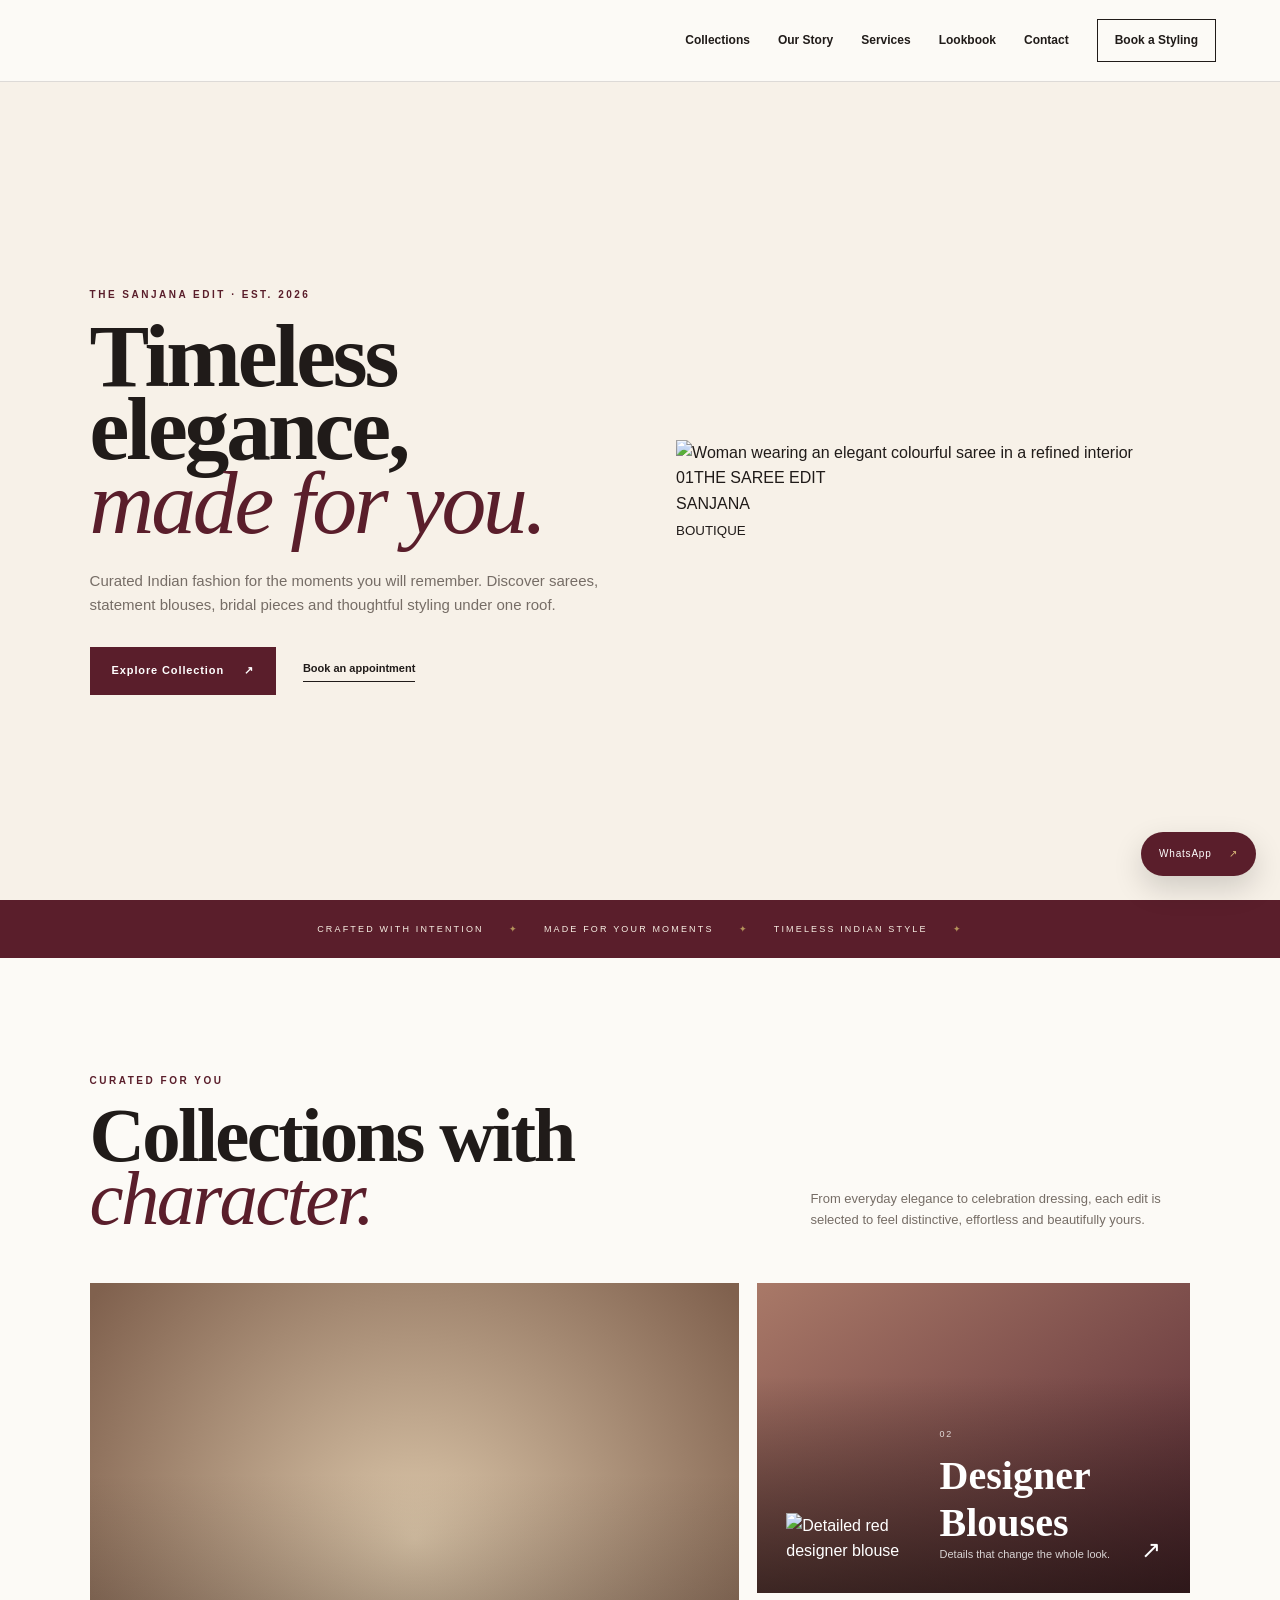
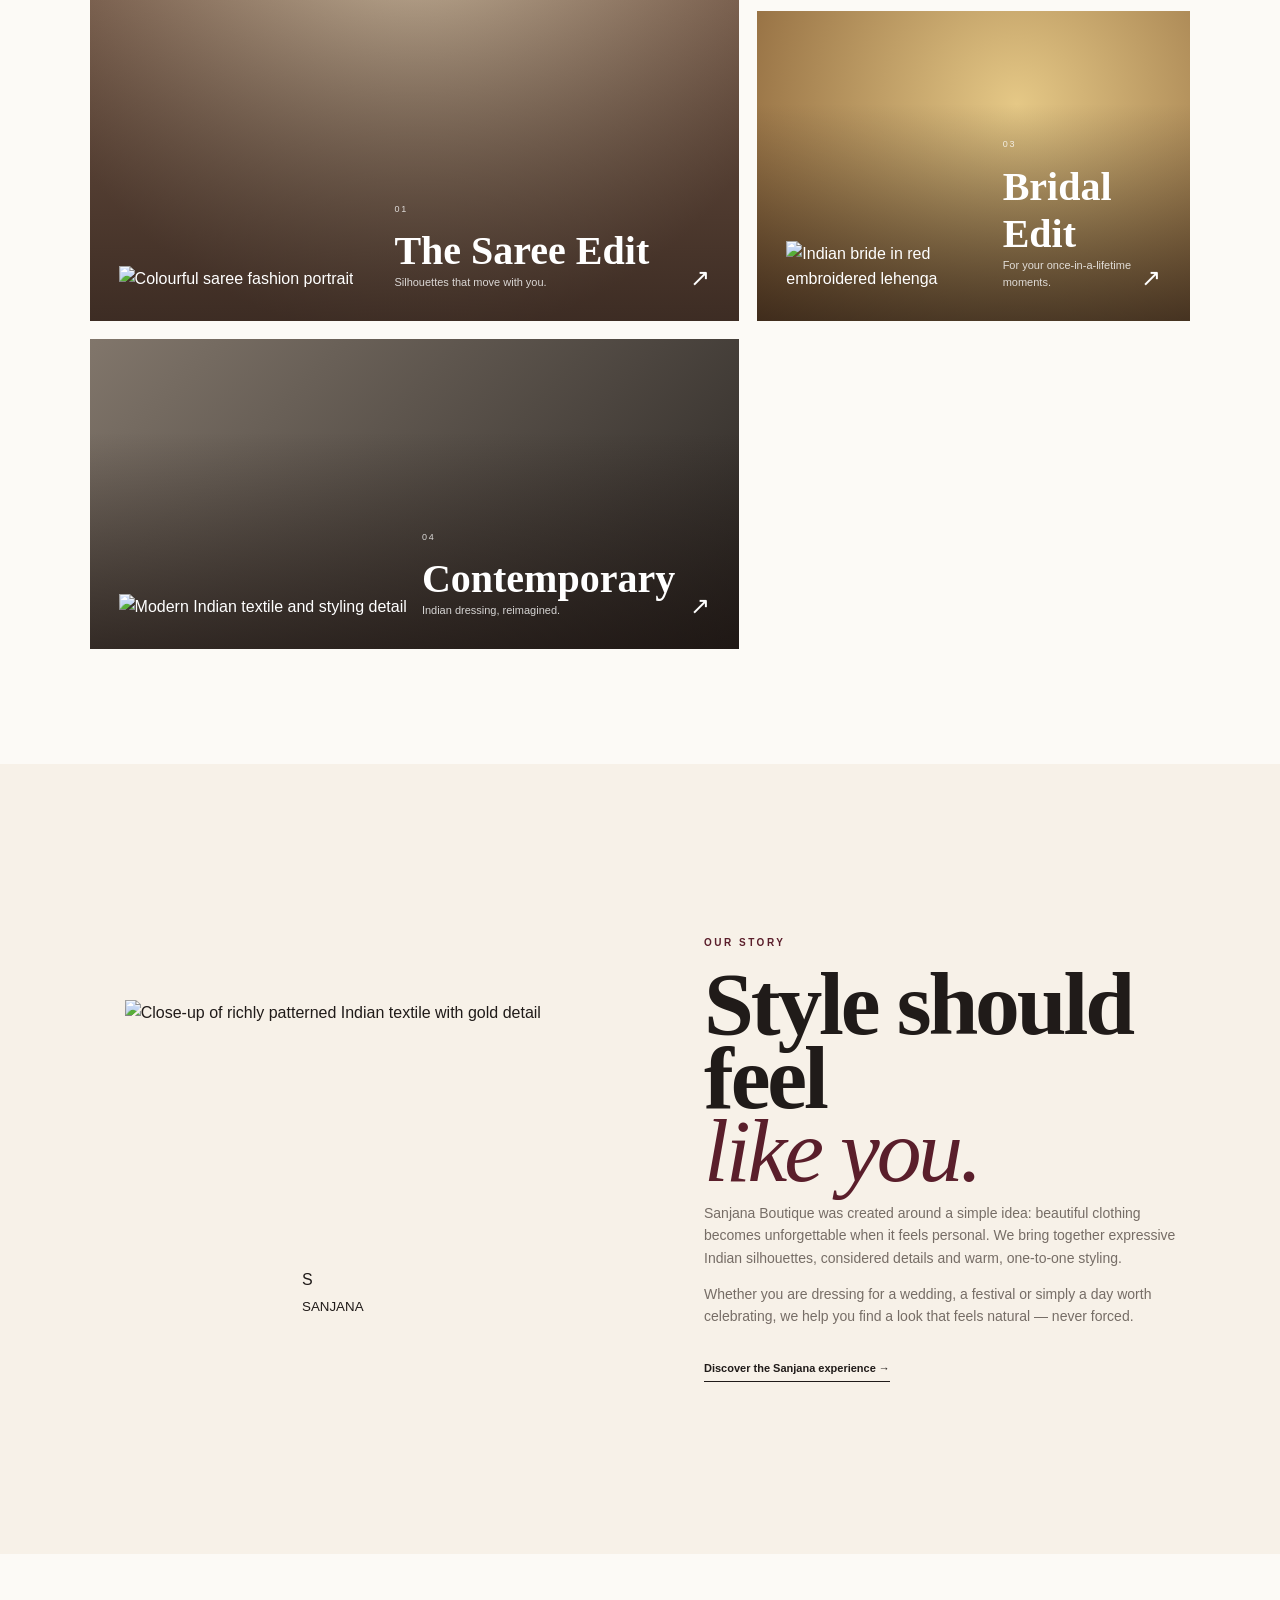
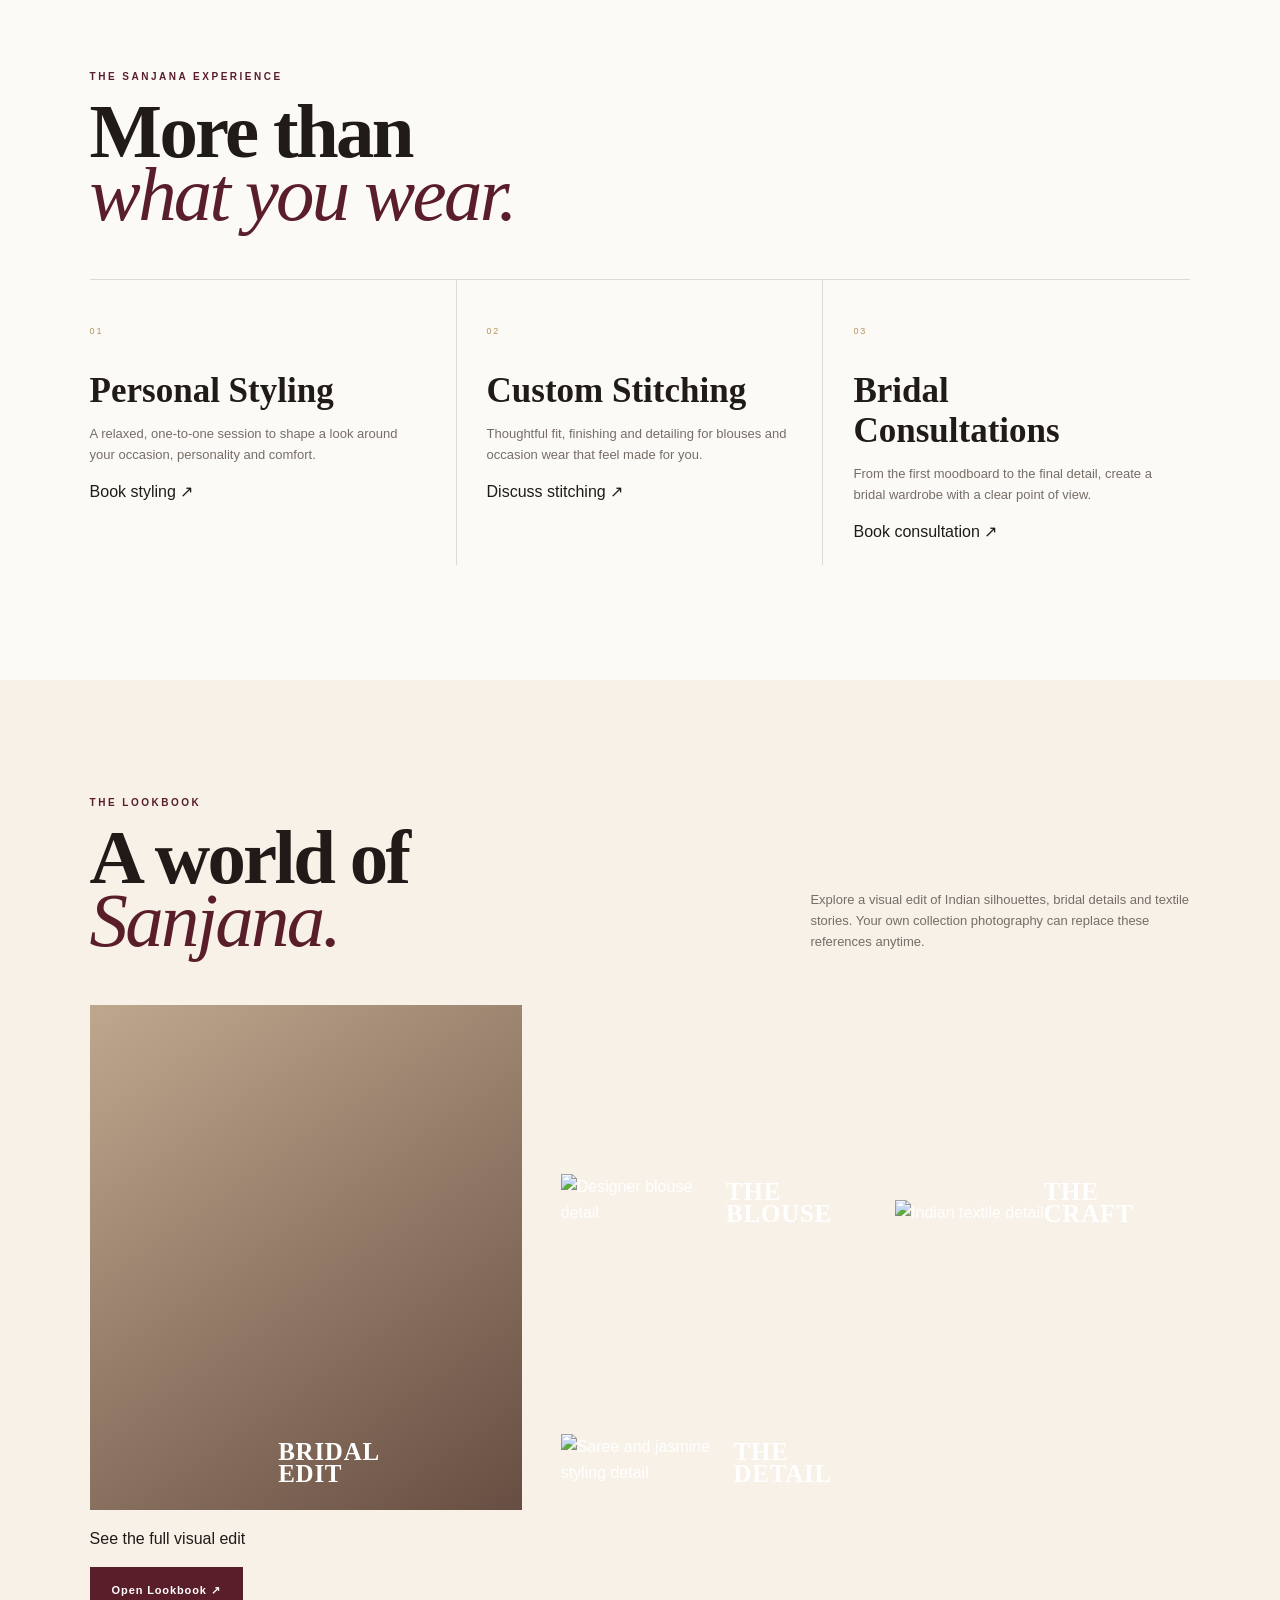
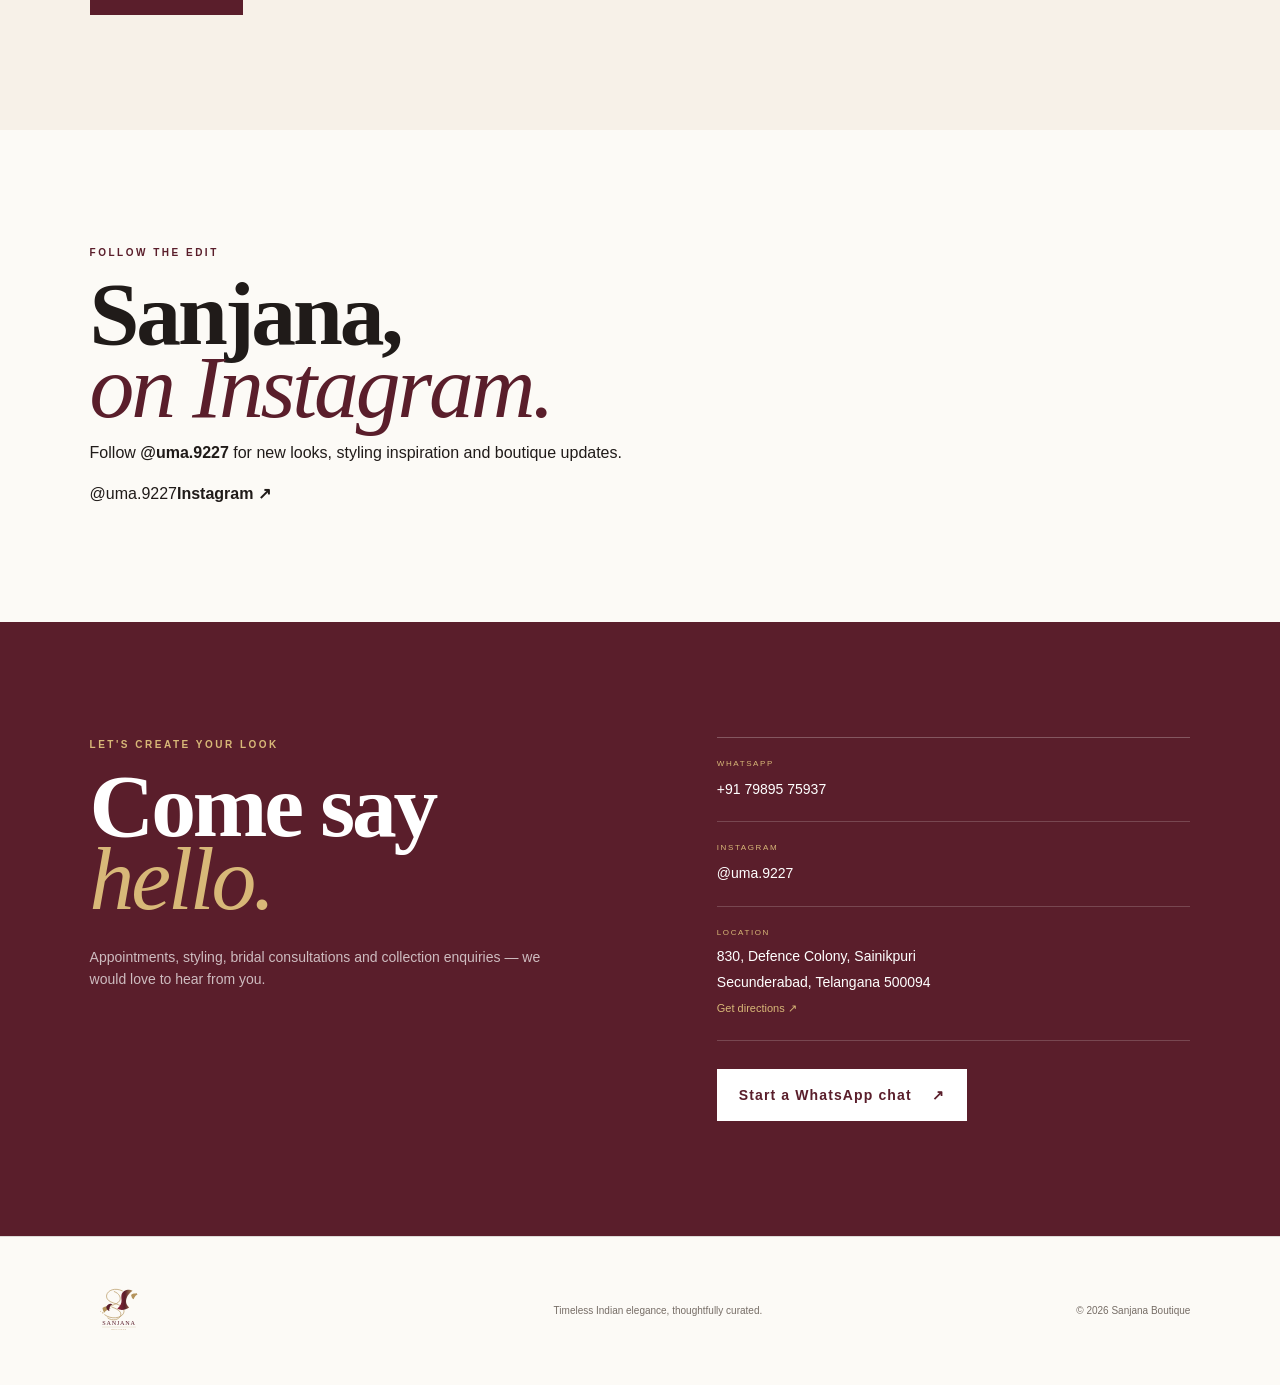
==== commit f18fb941: "Upgrade homepage with luxury fashion visuals and CTAs" ====
--- a/index.html
+++ b/index.html
@@ -3,42 +3,44 @@
 <head>
   <meta charset="UTF-8" />
   <meta name="viewport" content="width=device-width, initial-scale=1.0" />
-  <meta name="description" content="Sanjana Boutique — timeless Indian fashion, bridal edits, designer blouses and bespoke styling." />
-  <meta name="theme-color" content="#f7f1e8" />
+  <meta name="description" content="Sanjana Boutique — timeless Indian fashion, bridal edits, designer blouses and bespoke styling in Sainikpuri, Secunderabad." />
+  <meta name="theme-color" content="#5a1e2b" />
   <meta property="og:title" content="Sanjana Boutique | Timeless Indian Elegance" />
   <meta property="og:description" content="Curated Indian fashion, designer blouses, bridal styling and custom stitching in Sainikpuri, Secunderabad." />
   <meta property="og:type" content="website" />
+  <meta property="og:image" content="https://1996kadalijohn.github.io/sanjana-boutique/assets/og-image.svg" />
+  <meta property="og:url" content="https://sanjanaboutique.com/" />
   <link rel="canonical" href="https://sanjanaboutique.com/" />
+  <link rel="icon" href="assets/favicon.svg" type="image/svg+xml" />
   <title>Sanjana Boutique | Timeless Indian Elegance</title>
   <link rel="preconnect" href="https://fonts.googleapis.com">
   <link rel="preconnect" href="https://fonts.gstatic.com" crossorigin>
   <link href="https://fonts.googleapis.com/css2?family=Cormorant+Garamond:wght@500;600;700&family=DM+Sans:wght@400;500;600&display=swap" rel="stylesheet">
   <link rel="stylesheet" href="style.css" />
-<script type="application/ld+json">{"@context":"https://schema.org","@type":"ClothingStore","name":"Sanjana Boutique","url":"https://sanjanaboutique.com/","telephone":"+917989575937","address":{"@type":"PostalAddress","streetAddress":"830, Defence Colony, Sainikpuri","addressLocality":"Secunderabad","addressRegion":"Telangana","postalCode":"500094","addressCountry":"IN"},"sameAs":["https://www.instagram.com/uma.9227/"]}</script></head>
+  <script type="application/ld+json">{"@context":"https://schema.org","@type":"ClothingStore","name":"Sanjana Boutique","url":"https://sanjanaboutique.com/","telephone":"+917989575937","address":{"@type":"PostalAddress","streetAddress":"830, Defence Colony, Sainikpuri","addressLocality":"Secunderabad","addressRegion":"Telangana","postalCode":"500094","addressCountry":"IN"},"sameAs":["https://www.instagram.com/uma.9227/"]}</script>
+</head>
 <body>
 <header class="site-header" id="top">
-  <a class="brand" href="#top" aria-label="Sanjana Boutique home">
-    <span class="brand-mark">S</span>
-    <span><strong>Sanjana</strong><small>BOUTIQUE</small></span>
-  </a>
+  <a class="brand" href="#top" aria-label="Sanjana Boutique home"><img class="header-logo" src="assets/sanjana-logo.svg" alt="Sanjana Boutique"></a>
   <button class="menu-toggle" aria-label="Open menu" aria-expanded="false"><span></span><span></span></button>
   <nav class="nav" aria-label="Main navigation">
-    <a href="collections.html">Collections</a><a href="#story">Our Story</a><a href="services.html">Services</a><a href="#gallery">Gallery</a><a href="#contact">Contact</a>
-    <a class="nav-cta" href="#contact">Book a Styling</a>
+    <a href="collections.html">Collections</a><a href="#story">Our Story</a><a href="services.html">Services</a><a href="lookbook.html">Lookbook</a><a href="#contact">Contact</a>
+    <a class="nav-cta" href="https://wa.me/917989575937?text=Hi%20Sanjana%20Boutique%2C%20I%27d%20like%20to%20book%20a%20styling%20appointment." target="_blank" rel="noopener">Book a Styling</a>
   </nav>
 </header>
 
 <main>
-<section class="hero">
+<section class="hero hero-photo">
   <div class="hero-copy">
     <p class="eyebrow">THE SANJANA EDIT · EST. 2026</p>
     <h1>Timeless elegance,<br><em>made for you.</em></h1>
     <p class="hero-text">Curated Indian fashion for the moments you will remember. Discover sarees, statement blouses, bridal pieces and thoughtful styling under one roof.</p>
-    <div class="hero-actions"><a class="button button-dark" href="collections.html">Explore Collection <span>↗</span></a><a class="text-link" href="services.html">Book an appointment</a></div>
+    <div class="hero-actions"><a class="button button-dark" href="collections.html">Explore Collection <span>↗</span></a><a class="text-link" href="https://wa.me/917989575937?text=Hi%20Sanjana%20Boutique%2C%20I%27d%20like%20to%20book%20an%20appointment." target="_blank" rel="noopener">Book an appointment</a></div>
   </div>
-  <div class="hero-art" aria-label="Boutique fashion visual">
-    <div class="arch"><div class="arch-glow"></div><div class="fabric fabric-one"></div><div class="fabric fabric-two"></div><div class="flower">✦</div></div>
-    <span class="art-note">Elegance<br>in every detail</span>
+  <div class="hero-photo-wrap">
+    <img src="https://images.pexels.com/photos/35399676/pexels-photo-35399676.jpeg?cs=srgb&dl=pexels-hitesh-kasat-2158472306-35399676.jpg&fm=jpg" alt="Woman wearing an elegant colourful saree in a refined interior" fetchpriority="high">
+    <div class="hero-photo-caption"><span>01</span><span>THE SAREE EDIT</span></div>
+    <div class="hero-seal">SANJANA<br><small>BOUTIQUE</small></div>
   </div>
 </section>
 
@@ -46,46 +48,58 @@
 
 <section class="section" id="collections">
   <div class="section-head"><div><p class="eyebrow">CURATED FOR YOU</p><h2>Collections with<br><em>character.</em></h2></div><p class="section-intro">From everyday elegance to celebration dressing, each edit is selected to feel distinctive, effortless and beautifully yours.</p></div>
-  <div class="collection-grid">
-    <a class="collection-card card-saree" href="#contact"><div><span>01</span><h3>The Saree Edit</h3><p>Silhouettes that move with you.</p></div><b>↗</b></a>
-    <a class="collection-card card-blouse" href="#contact"><div><span>02</span><h3>Designer Blouses</h3><p>Details that change the whole look.</p></div><b>↗</b></a>
-    <a class="collection-card card-bridal" href="#contact"><div><span>03</span><h3>Bridal Edit</h3><p>For your once-in-a-lifetime moments.</p></div><b>↗</b></a>
-    <a class="collection-card card-modern" href="#contact"><div><span>04</span><h3>Contemporary</h3><p>Indian dressing, reimagined.</p></div><b>↗</b></a>
+  <div class="collection-grid photo-grid">
+    <a class="collection-card photo-card card-saree" href="collections.html#sarees"><img src="https://images.pexels.com/photos/35399676/pexels-photo-35399676.jpeg?cs=srgb&dl=pexels-hitesh-kasat-2158472306-35399676.jpg&fm=jpg" alt="Colourful saree fashion portrait" loading="lazy"><div class="card-overlay"><span>01</span><h3>The Saree Edit</h3><p>Silhouettes that move with you.</p></div><b>↗</b></a>
+    <a class="collection-card photo-card card-blouse" href="collections.html#blouses"><img src="https://images.pexels.com/photos/35399684/pexels-photo-35399684.jpeg?cs=srgb&dl=pexels-hitesh-kasat-2158472306-35399684.jpg&fm=jpg" alt="Detailed red designer blouse" loading="lazy"><div class="card-overlay"><span>02</span><h3>Designer Blouses</h3><p>Details that change the whole look.</p></div><b>↗</b></a>
+    <a class="collection-card photo-card card-bridal" href="collections.html#bridal"><img src="https://images.pexels.com/photos/38857427/pexels-photo-38857427.jpeg?cs=srgb&dl=pexels-photo-angle-2153348026-38857427.jpg&fm=jpg" alt="Indian bride in red embroidered lehenga" loading="lazy"><div class="card-overlay"><span>03</span><h3>Bridal Edit</h3><p>For your once-in-a-lifetime moments.</p></div><b>↗</b></a>
+    <a class="collection-card photo-card card-modern" href="collections.html#contemporary"><img src="https://images.pexels.com/photos/28752502/pexels-photo-28752502.jpeg?cs=srgb&dl=pexels-adarsh-mp-28752502.jpg&fm=jpg" alt="Modern Indian textile and styling detail" loading="lazy"><div class="card-overlay"><span>04</span><h3>Contemporary</h3><p>Indian dressing, reimagined.</p></div><b>↗</b></a>
   </div>
 </section>
 
 <section class="story section" id="story">
-  <div class="story-visual"><div class="story-frame"><span>SS</span><small>STYLE · STORY · SANJANA</small></div></div>
-  <div class="story-copy"><p class="eyebrow">OUR STORY</p><h2>Style should feel<br><em>like you.</em></h2><p>Sanjana Boutique was created around a simple idea: beautiful clothing becomes unforgettable when it feels personal. We bring together expressive Indian silhouettes, considered details and warm, one-to-one styling.</p><p>Whether you are dressing for a wedding, a festival or simply a day worth celebrating, we help you find a look that feels natural — never forced.</p><a class="text-link" href="#contact">Discover the Sanjana story →</a></div>
+  <div class="story-visual story-photo"><img src="https://images.pexels.com/photos/5439054/pexels-photo-5439054.jpeg?cs=srgb&dl=pexels-atulchoudharya9-5439054.jpg&fm=jpg" alt="Close-up of richly patterned Indian textile with gold detail" loading="lazy"><div class="story-stamp">S<br><small>SANJANA</small></div></div>
+  <div class="story-copy"><p class="eyebrow">OUR STORY</p><h2>Style should feel<br><em>like you.</em></h2><p>Sanjana Boutique was created around a simple idea: beautiful clothing becomes unforgettable when it feels personal. We bring together expressive Indian silhouettes, considered details and warm, one-to-one styling.</p><p>Whether you are dressing for a wedding, a festival or simply a day worth celebrating, we help you find a look that feels natural — never forced.</p><a class="text-link" href="services.html">Discover the Sanjana experience →</a></div>
 </section>
 
 <section class="services section" id="services">
   <div class="section-head"><div><p class="eyebrow">THE SANJANA EXPERIENCE</p><h2>More than<br><em>what you wear.</em></h2></div></div>
   <div class="service-grid">
-    <article><span>01</span><h3>Personal Styling</h3><p>A relaxed, one-to-one session to shape a look around your occasion, personality and comfort.</p></article>
-    <article><span>02</span><h3>Custom Stitching</h3><p>Thoughtful fit, finishing and detailing for blouses and occasion wear that feel made for you.</p></article>
-    <article><span>03</span><h3>Bridal Consultations</h3><p>From the first moodboard to the final detail, create a bridal wardrobe with a clear point of view.</p></article>
+    <article><span>01</span><h3>Personal Styling</h3><p>A relaxed, one-to-one session to shape a look around your occasion, personality and comfort.</p><a class="service-link" href="https://wa.me/917989575937?text=Hi%20Sanjana%20Boutique%2C%20I%27d%20like%20a%20personal%20styling%20appointment." target="_blank" rel="noopener">Book styling ↗</a></article>
+    <article><span>02</span><h3>Custom Stitching</h3><p>Thoughtful fit, finishing and detailing for blouses and occasion wear that feel made for you.</p><a class="service-link" href="https://wa.me/917989575937?text=Hi%20Sanjana%20Boutique%2C%20I%27d%20like%20to%20discuss%20custom%20stitching." target="_blank" rel="noopener">Discuss stitching ↗</a></article>
+    <article><span>03</span><h3>Bridal Consultations</h3><p>From the first moodboard to the final detail, create a bridal wardrobe with a clear point of view.</p><a class="service-link" href="https://wa.me/917989575937?text=Hi%20Sanjana%20Boutique%2C%20I%27d%20like%20to%20book%20a%20bridal%20consultation." target="_blank" rel="noopener">Book consultation ↗</a></article>
   </div>
 </section>
 
 <section class="gallery section" id="gallery">
-  <div class="section-head"><div><p class="eyebrow">A GLIMPSE</p><h2>The world of<br><em>Sanjana.</em></h2></div><p class="section-intro">Real boutique photography can be added here once your collection images are ready.</p></div>
-  <div class="gallery-grid"><div class="gallery-tile tall"><span>NEW<br>ARRIVALS</span></div><div class="gallery-tile warm"><span>BRIDAL<br>DETAILS</span></div><div class="gallery-tile dark"><span>THE<br>CRAFT</span></div><div class="gallery-tile light"><span>YOUR<br>MOMENT</span></div></div>
+  <div class="section-head"><div><p class="eyebrow">THE LOOKBOOK</p><h2>A world of<br><em>Sanjana.</em></h2></div><p class="section-intro">Explore a visual edit of Indian silhouettes, bridal details and textile stories. Your own collection photography can replace these references anytime.</p></div>
+  <div class="gallery-grid photo-gallery">
+    <a class="gallery-tile gallery-img tall" href="lookbook.html"><img src="https://images.pexels.com/photos/38857427/pexels-photo-38857427.jpeg?cs=srgb&dl=pexels-photo-angle-2153348026-38857427.jpg&fm=jpg" alt="Indian bridal lehenga" loading="lazy"><span>BRIDAL<br>EDIT</span></a>
+    <a class="gallery-tile gallery-img" href="lookbook.html"><img src="https://images.pexels.com/photos/35399684/pexels-photo-35399684.jpeg?cs=srgb&dl=pexels-hitesh-kasat-2158472306-35399684.jpg&fm=jpg" alt="Designer blouse detail" loading="lazy"><span>THE<br>BLOUSE</span></a>
+    <a class="gallery-tile gallery-img" href="lookbook.html"><img src="https://images.pexels.com/photos/5439054/pexels-photo-5439054.jpeg?cs=srgb&dl=pexels-atulchoudharya9-5439054.jpg&fm=jpg" alt="Indian textile detail" loading="lazy"><span>THE<br>CRAFT</span></a>
+    <a class="gallery-tile gallery-img" href="lookbook.html"><img src="https://images.pexels.com/photos/28752502/pexels-photo-28752502.jpeg?cs=srgb&dl=pexels-adarsh-mp-28752502.jpg&fm=jpg" alt="Saree and jasmine styling detail" loading="lazy"><span>THE<br>DETAIL</span></a>
+  </div>
+  <div class="lookbook-cta"><p>See the full visual edit</p><a class="button button-dark" href="lookbook.html">Open Lookbook ↗</a></div>
 </section>
 
-<a class="floating-wa" href="https://wa.me/917989575937?text=Hi%20Sanjana%20Boutique%2C%20I%27d%20like%20to%20know%20more." target="_blank" rel="noopener" aria-label="Chat on WhatsApp">WhatsApp <span>↗</span></a><section class="contact section" id="contact">
+<section class="social-cta section">
+  <div><p class="eyebrow">FOLLOW THE EDIT</p><h2>Sanjana,<br><em>on Instagram.</em></h2><p>Follow <strong>@uma.9227</strong> for new looks, styling inspiration and boutique updates.</p></div>
+  <a class="social-tile" href="https://www.instagram.com/uma.9227/" target="_blank" rel="noopener"><span>@uma.9227</span><b>Instagram ↗</b></a>
+</section>
+
+<section class="contact section" id="contact">
   <div class="contact-inner">
     <div><p class="eyebrow">LET'S CREATE YOUR LOOK</p><h2>Come say<br><em>hello.</em></h2><p class="contact-copy">Appointments, styling, bridal consultations and collection enquiries — we would love to hear from you.</p></div>
     <div class="contact-details">
-      <div><small>WHATSAPP</small><a href="https://wa.me/917989575937" aria-label="WhatsApp — add boutique number">+91 79895 75937</a></div>
-      <div><small>INSTAGRAM</small><a href="https://www.instagram.com/uma.9227/" target="_blank" rel="noopener" aria-label="Instagram">@uma.9227</a></div>
+      <div><small>WHATSAPP</small><a href="https://wa.me/917989575937" target="_blank" rel="noopener">+91 79895 75937</a></div>
+      <div><small>INSTAGRAM</small><a href="https://www.instagram.com/uma.9227/" target="_blank" rel="noopener">@uma.9227</a></div>
       <div><small>LOCATION</small><p>830, Defence Colony, Sainikpuri<br>Secunderabad, Telangana 500094<br><a class="map-link" target="_blank" rel="noopener" href="https://www.google.com/maps/search/?api=1&query=830%20Defence%20Colony%20Sainikpuri%20Secunderabad%20Telangana%20500094">Get directions ↗</a></p></div>
-      <a class="button button-light" href="https://wa.me/">Start a WhatsApp chat <span>↗</span></a>
+      <a class="button button-light" href="https://wa.me/917989575937?text=Hi%20Sanjana%20Boutique%2C%20I%27d%20like%20to%20know%20more." target="_blank" rel="noopener">Start a WhatsApp chat <span>↗</span></a>
     </div>
   </div>
 </section>
 </main>
 
+<a class="floating-wa" href="https://wa.me/917989575937?text=Hi%20Sanjana%20Boutique%2C%20I%27d%20like%20to%20know%20more." target="_blank" rel="noopener" aria-label="Chat on WhatsApp">WhatsApp <span>↗</span></a>
 <footer><div class="brand footer-brand"><img class="brand-logo" src="assets/sanjana-logo.svg" alt="Sanjana Boutique logo" /></div><p>Timeless Indian elegance, thoughtfully curated.</p><span>© 2026 Sanjana Boutique</span></footer>
 <script src="script.js"></script>
 </body>
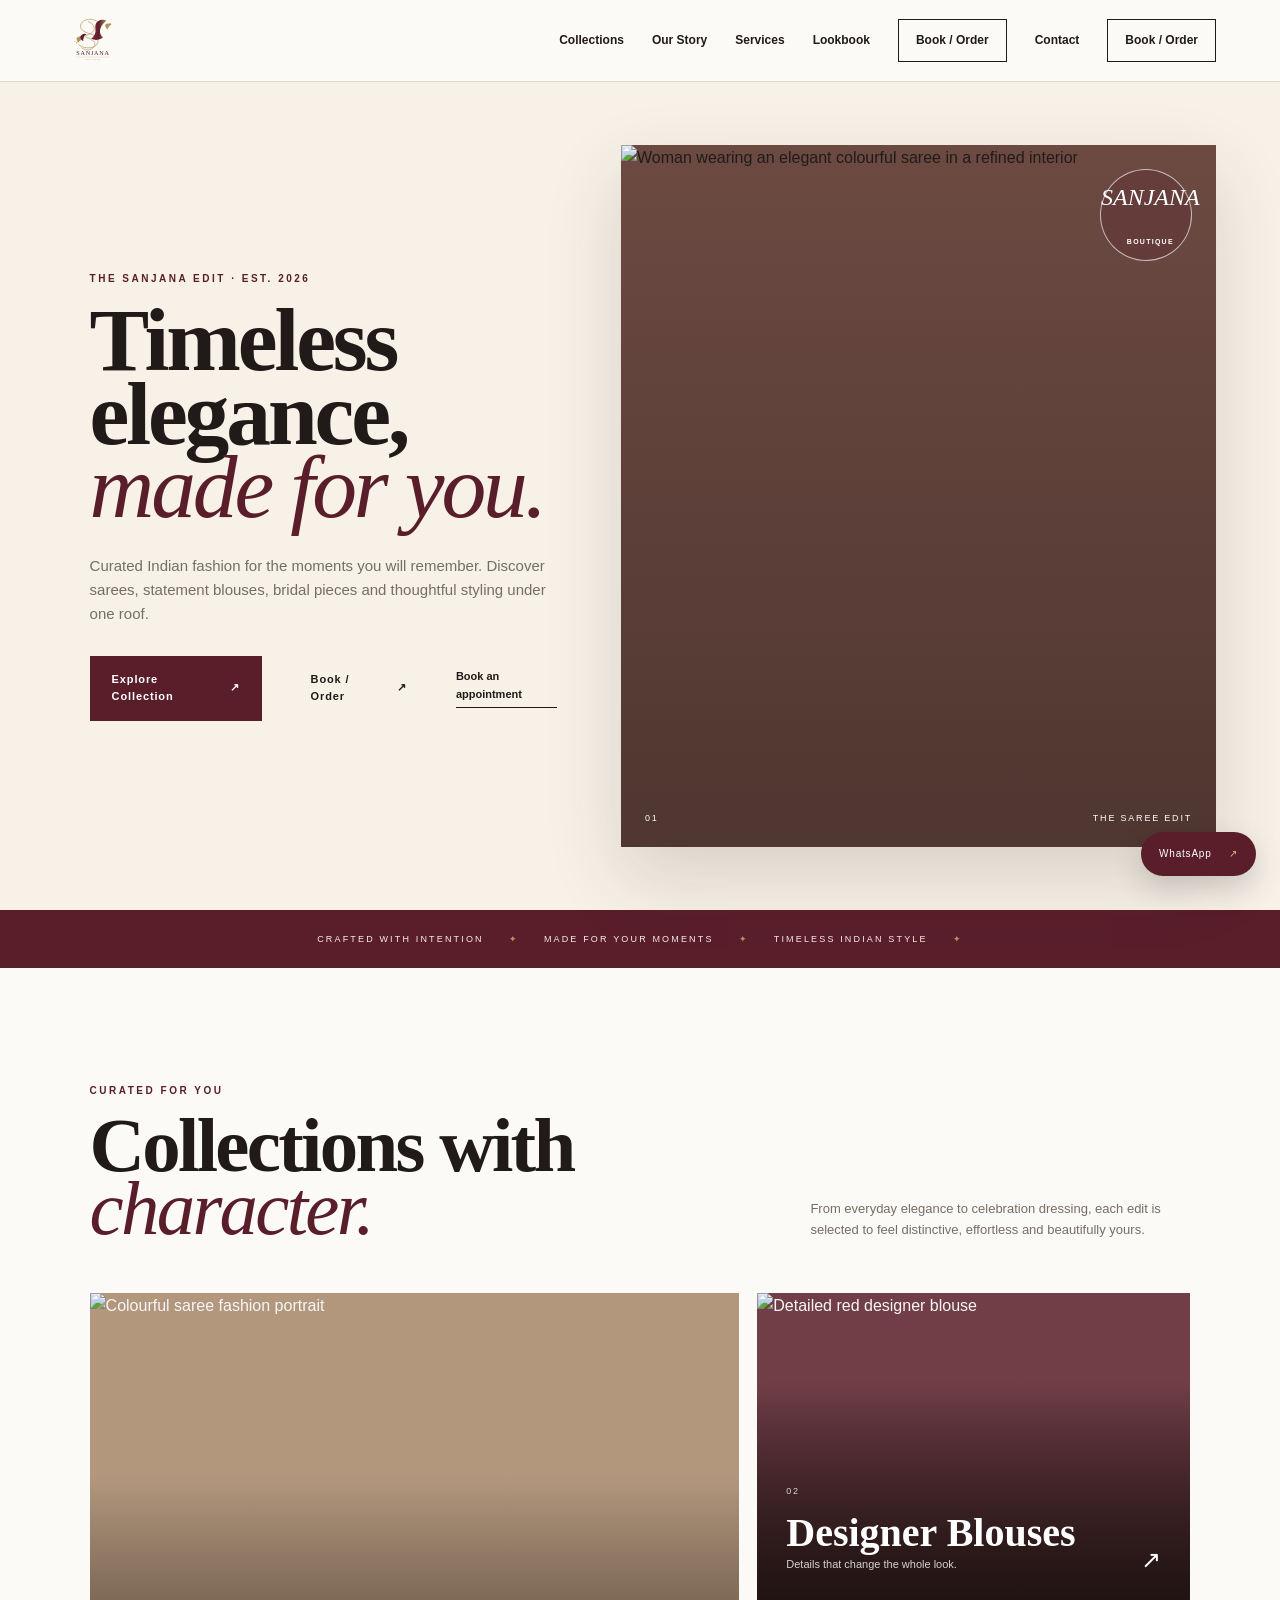
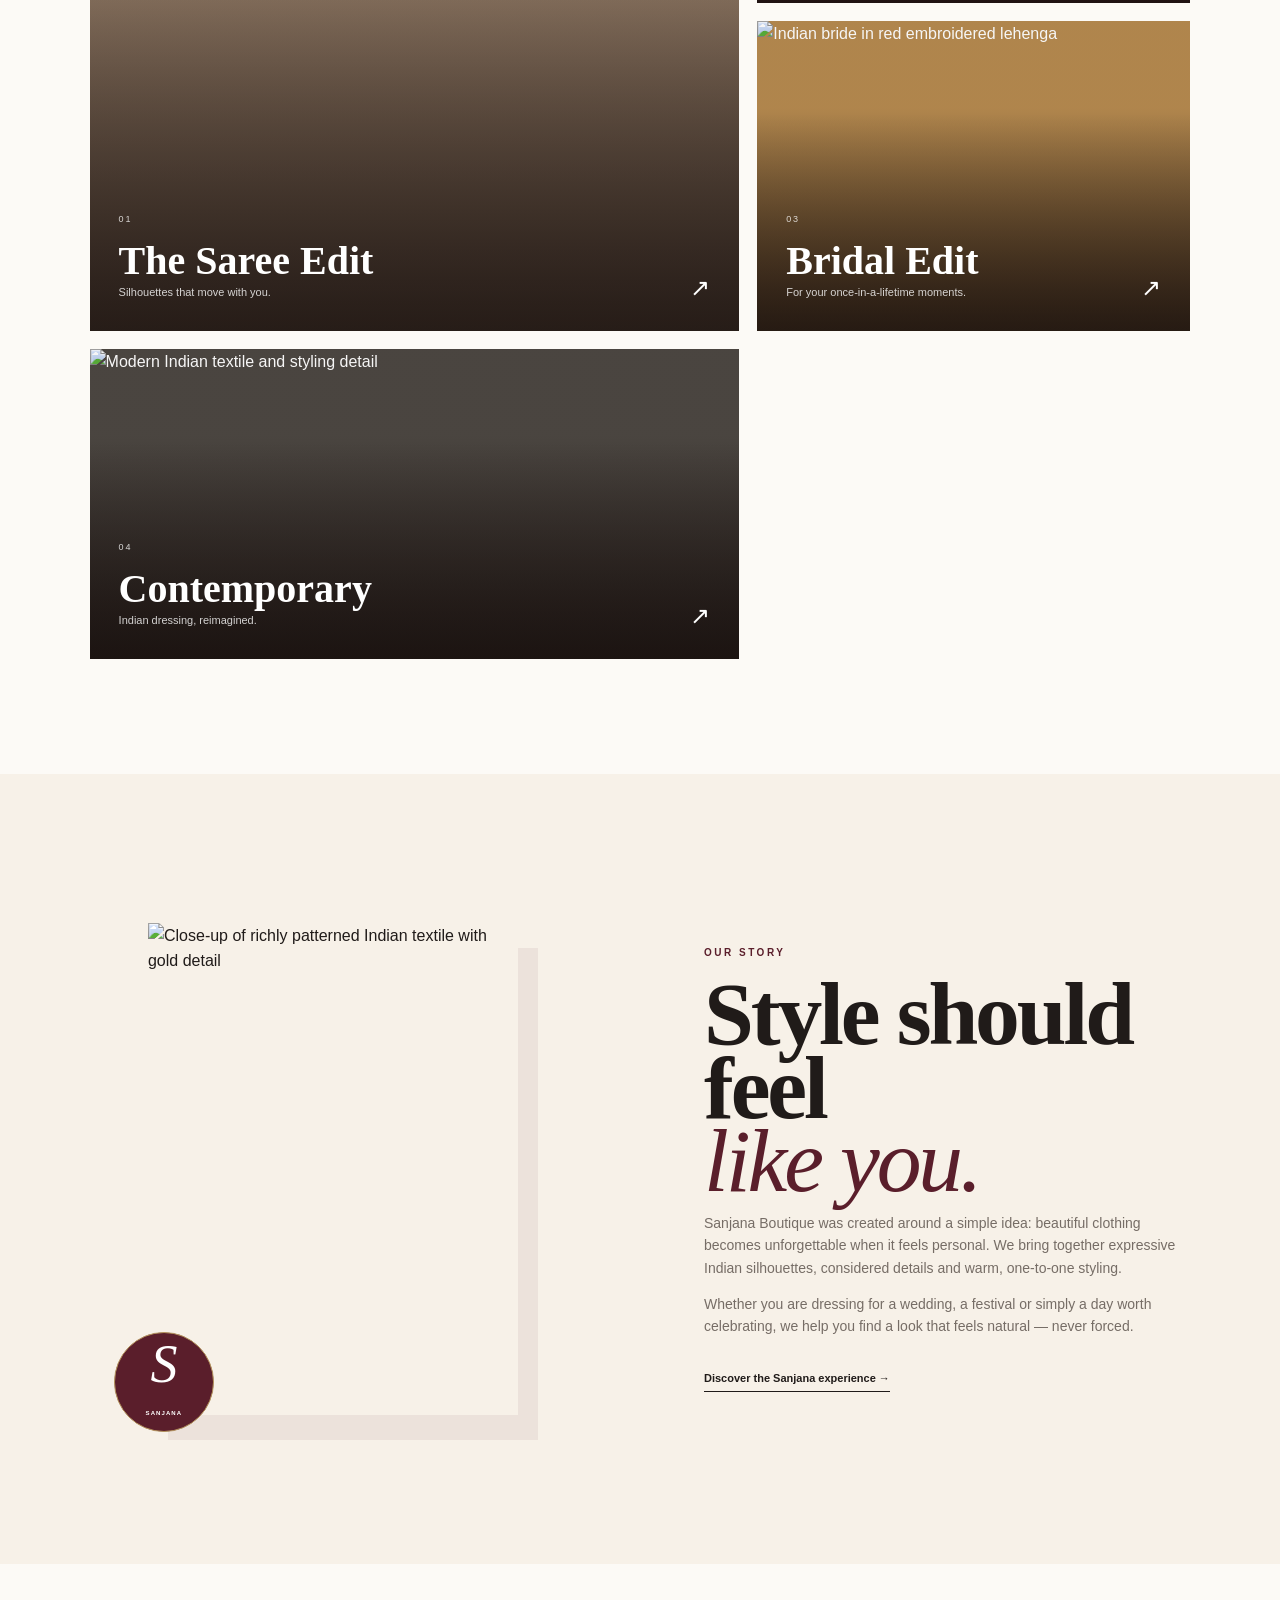
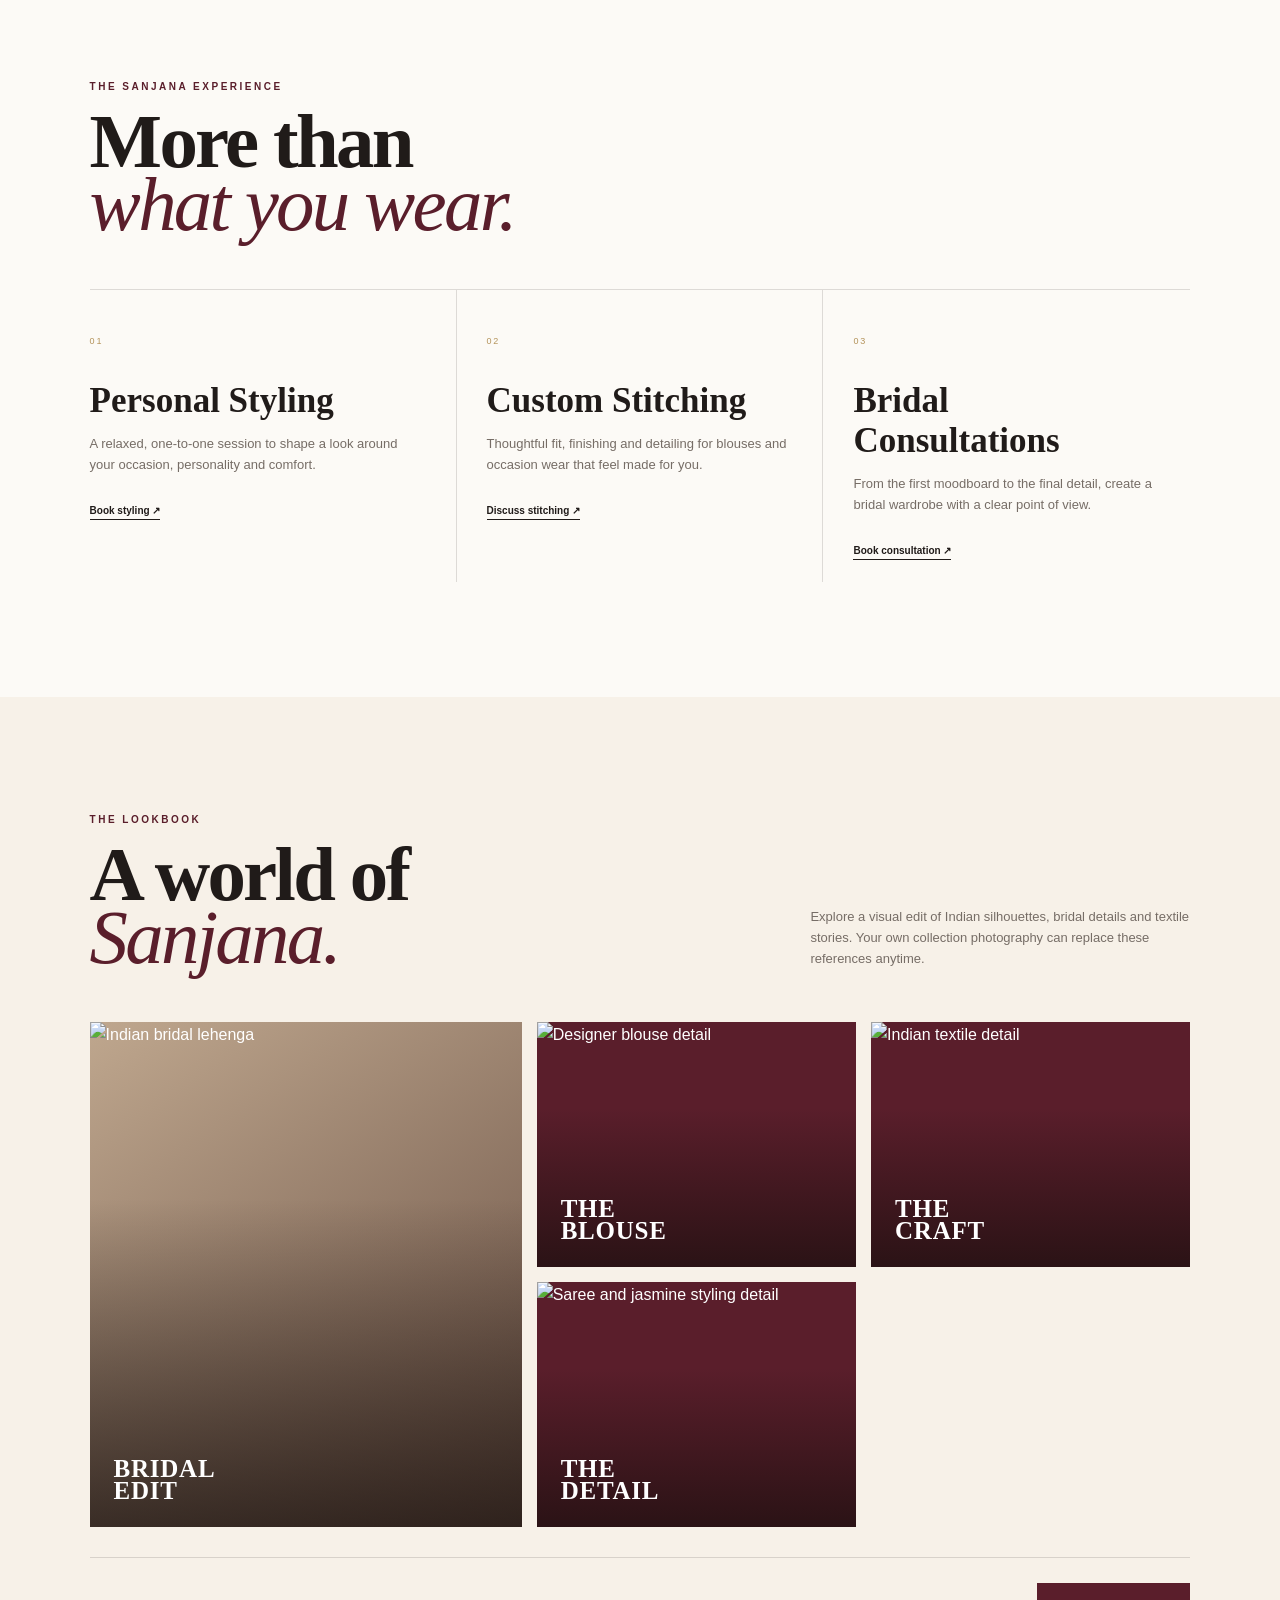
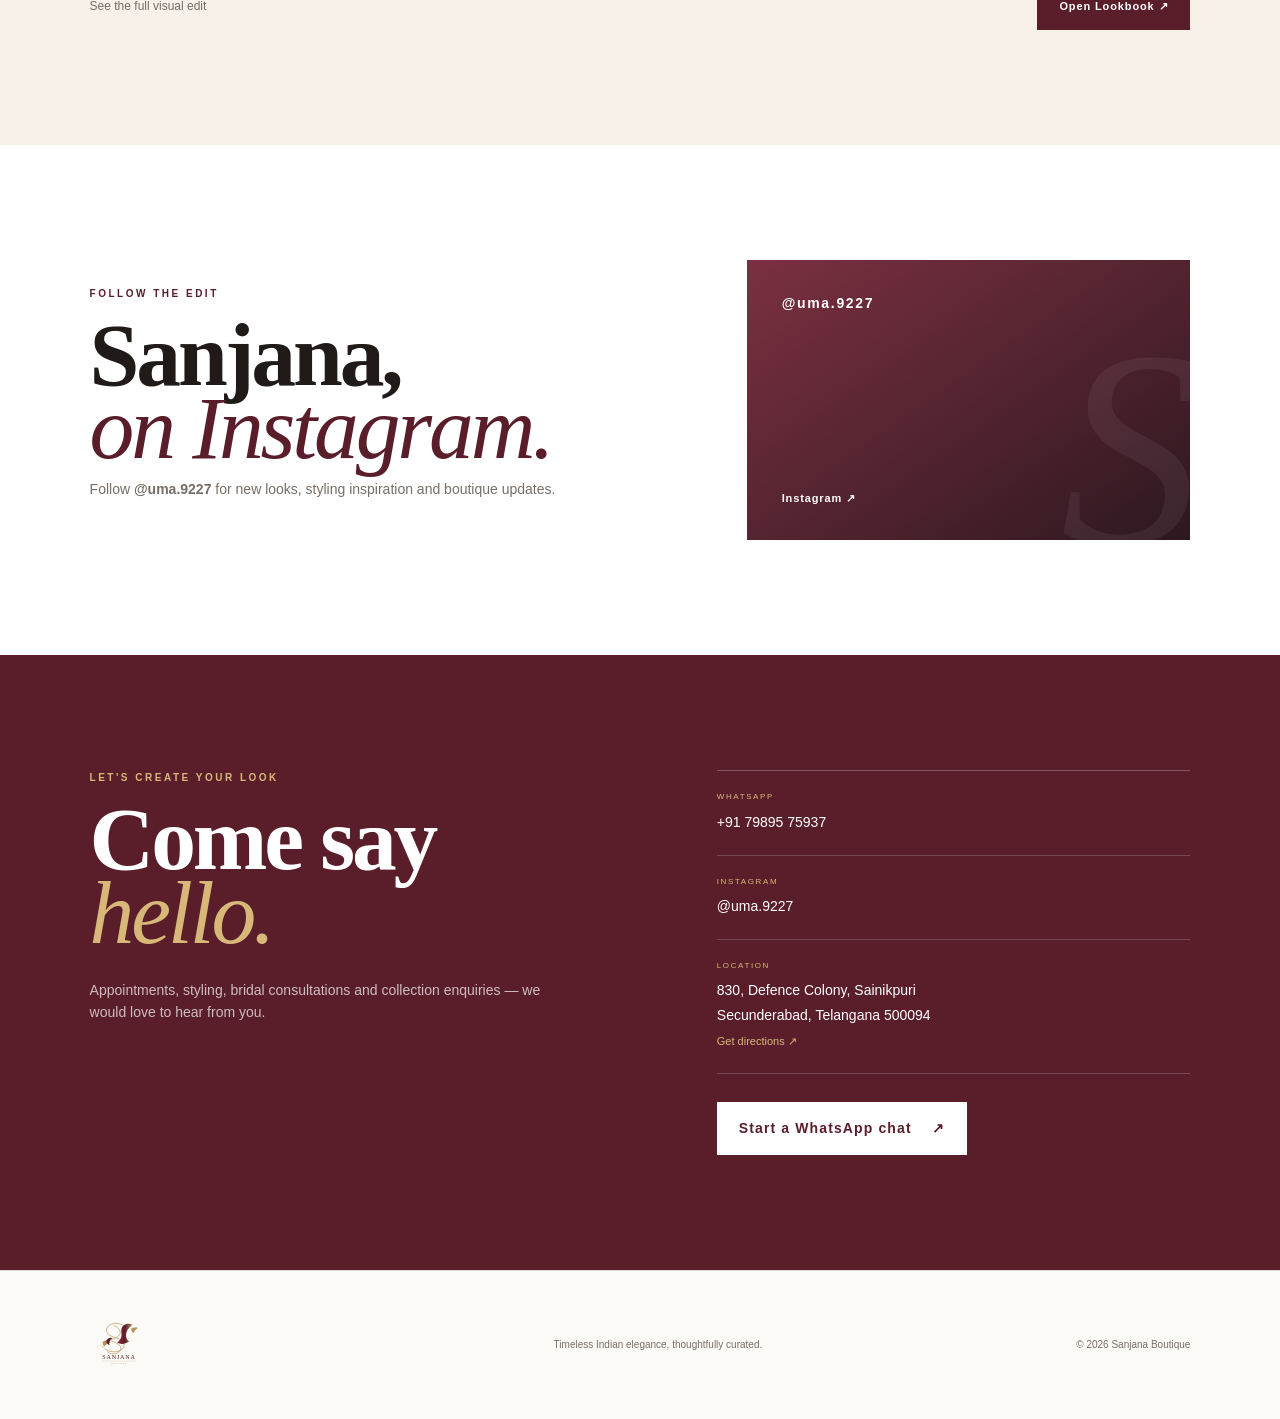
==== commit c5f352e1: "Add booking and order navigation" ====
--- a/index.html
+++ b/index.html
@@ -24,8 +24,8 @@
   <a class="brand" href="#top" aria-label="Sanjana Boutique home"><img class="header-logo" src="assets/sanjana-logo.svg" alt="Sanjana Boutique"></a>
   <button class="menu-toggle" aria-label="Open menu" aria-expanded="false"><span></span><span></span></button>
   <nav class="nav" aria-label="Main navigation">
-    <a href="collections.html">Collections</a><a href="#story">Our Story</a><a href="services.html">Services</a><a href="lookbook.html">Lookbook</a><a href="#contact">Contact</a>
-    <a class="nav-cta" href="https://wa.me/917989575937?text=Hi%20Sanjana%20Boutique%2C%20I%27d%20like%20to%20book%20a%20styling%20appointment." target="_blank" rel="noopener">Book a Styling</a>
+    <a href="collections.html">Collections</a><a href="#story">Our Story</a><a href="services.html">Services</a><a href="lookbook.html">Lookbook</a><a class="nav-cta" href="booking.html">Book / Order</a><a href="#contact">Contact</a>
+    <a class="nav-cta" href="booking.html">Book / Order</a>
   </nav>
 </header>
 
@@ -35,7 +35,7 @@
     <p class="eyebrow">THE SANJANA EDIT · EST. 2026</p>
     <h1>Timeless elegance,<br><em>made for you.</em></h1>
     <p class="hero-text">Curated Indian fashion for the moments you will remember. Discover sarees, statement blouses, bridal pieces and thoughtful styling under one roof.</p>
-    <div class="hero-actions"><a class="button button-dark" href="collections.html">Explore Collection <span>↗</span></a><a class="text-link" href="https://wa.me/917989575937?text=Hi%20Sanjana%20Boutique%2C%20I%27d%20like%20to%20book%20an%20appointment." target="_blank" rel="noopener">Book an appointment</a></div>
+    <div class="hero-actions"><a class="button button-dark" href="collections.html">Explore Collection <span>↗</span></a><a class="button button-outline" href="booking.html">Book / Order <span>↗</span></a><a class="text-link" href="https://wa.me/917989575937?text=Hi%20Sanjana%20Boutique%2C%20I%27d%20like%20to%20book%20an%20appointment." target="_blank" rel="noopener">Book an appointment</a></div>
   </div>
   <div class="hero-photo-wrap">
     <img src="https://images.pexels.com/photos/35399676/pexels-photo-35399676.jpeg?cs=srgb&dl=pexels-hitesh-kasat-2158472306-35399676.jpg&fm=jpg" alt="Woman wearing an elegant colourful saree in a refined interior" fetchpriority="high">
--- a/style.css
+++ b/style.css
@@ -1,2 +1,8 @@
 :root{--ivory:#f7f1e8;--paper:#fcfaf6;--wine:#5a1e2b;--wine2:#7b3040;--ink:#201b19;--muted:#766d66;--gold:#b4935b;--line:rgba(32,27,25,.14);--serif:"Cormorant Garamond",Georgia,serif;--sans:"DM Sans",Arial,sans-serif}*{box-sizing:border-box}html{scroll-behavior:smooth}body{margin:0;background:var(--paper);color:var(--ink);font-family:var(--sans);line-height:1.6}a{text-decoration:none;color:inherit}.site-header{height:82px;padding:0 5vw;display:flex;align-items:center;justify-content:space-between;background:rgba(252,250,246,.94);border-bottom:1px solid var(--line);position:sticky;top:0;z-index:20;backdrop-filter:blur(14px)}.brand{display:flex;align-items:center;gap:11px}.brand-mark{width:39px;height:39px;border:1px solid var(--gold);border-radius:50%;display:grid;place-items:center;color:var(--wine);font:700 25px var(--serif);font-style:italic}.brand strong{display:block;font:700 23px var(--serif);line-height:.8}.brand small{display:block;letter-spacing:.27em;font-size:7px;margin-top:7px}.nav{display:flex;align-items:center;gap:28px;font-size:12px;font-weight:600}.nav a{transition:.2s}.nav a:hover{color:var(--wine2)}.nav-cta{border:1px solid var(--ink);padding:11px 17px}.menu-toggle{display:none;border:0;background:none}.hero{min-height:calc(100vh - 82px);padding:7vh 7vw;display:grid;grid-template-columns:1.02fr .98fr;align-items:center;gap:4vw;background:var(--ivory)}.eyebrow{font-size:10px;letter-spacing:.25em;font-weight:600;color:var(--wine);margin:0 0 16px}.hero h1,h2{font:600 clamp(55px,7vw,94px)/.82 var(--serif);letter-spacing:-.035em;margin:0}.hero h1 em,h2 em{color:var(--wine);font-weight:500}.hero-text{max-width:550px;color:var(--muted);font-size:15px;margin:30px 0}.hero-actions{display:flex;align-items:center;gap:27px}.button{display:inline-flex;align-items:center;justify-content:center;gap:20px;padding:15px 22px;font-size:11px;font-weight:600;letter-spacing:.08em}.button-dark{background:var(--wine);color:#fff}.button-light{background:#fff;color:var(--wine)}.text-link{font-size:11px;font-weight:600;border-bottom:1px solid var(--ink);padding-bottom:4px}.hero-art{height:min(680px,72vh);position:relative;display:grid;place-items:center}.arch{height:92%;width:min(430px,76%);background:linear-gradient(150deg,#d7c0a4,#eee1d0 55%,#a88067);border-radius:220px 220px 0 0;position:relative;overflow:hidden;box-shadow:0 35px 60px rgba(65,42,32,.14)}.arch-glow{position:absolute;inset:8% 10% 0;background:radial-gradient(circle at 50% 30%,#fff7ed,transparent 54%);opacity:.7}.fabric{position:absolute;bottom:-10%;width:65%;height:78%;border-radius:50% 50% 0 0;transform:rotate(10deg);opacity:.9}.fabric-one{left:-12%;background:linear-gradient(120deg,#63212e,#a34e5c 55%,#c48c75)}.fabric-two{right:-12%;background:linear-gradient(120deg,#d4ad65,#f2dfb4 48%,#a87948);transform:rotate(-12deg)}.flower{position:absolute;top:16%;left:47%;color:#fff8ed;font-size:40px;opacity:.7}.art-note{position:absolute;bottom:8%;right:0;font:italic 25px var(--serif);color:var(--wine);line-height:1.05}.marquee{height:58px;background:var(--wine);color:#f8efe4;display:flex;justify-content:center;align-items:center;gap:25px;font-size:9px;letter-spacing:.24em}.marquee i{color:var(--gold);font-style:normal}.section{padding:115px 7vw}.section-head{display:flex;justify-content:space-between;align-items:end;gap:60px;margin-bottom:52px}.section-head h2{font-size:clamp(50px,6vw,78px)}.section-intro{max-width:380px;color:var(--muted);font-size:13px;margin:0}.collection-grid{display:grid;grid-template-columns:1.2fr .8fr;grid-auto-rows:310px;gap:18px}.collection-card{position:relative;overflow:hidden;padding:29px;color:#fff;display:flex;align-items:end;justify-content:space-between;background-size:cover;isolation:isolate}.collection-card:before{content:"";position:absolute;inset:0;background:linear-gradient(0deg,rgba(25,16,13,.65),transparent 70%);z-index:-1}.collection-card:after{content:"";position:absolute;inset:0;z-index:-2;transition:transform .5s}.collection-card:hover:after{transform:scale(1.04)}.card-saree{grid-row:span 2;background:#b99d82}.card-saree:after{background:radial-gradient(circle at 50% 40%,#dbc6a9,#80614e 80%)}.card-blouse{background:#75404a}.card-blouse:after{background:linear-gradient(145deg,#a97968,#542631)}.card-bridal{background:#b68a4f}.card-bridal:after{background:radial-gradient(circle at 60% 30%,#e5c886,#876037)}.card-modern{background:#4c4742}.card-modern:after{background:linear-gradient(135deg,#81766b,#292522)}.collection-card span{font-size:9px;letter-spacing:.2em;opacity:.8}.collection-card h3{font:600 40px var(--serif);margin:8px 0 0}.collection-card p{font-size:11px;margin:0;opacity:.8}.collection-card b{font:400 24px var(--serif)}.story{background:var(--ivory);display:grid;grid-template-columns:1fr 1fr;gap:10vw;align-items:center}.story-visual{height:560px;display:grid;place-items:center}.story-frame{width:76%;height:88%;border:1px solid var(--gold);background:linear-gradient(145deg,#d2b79b,#f1e1ce 55%,#8e6957);position:relative;display:grid;place-items:center;box-shadow:20px 25px 0 rgba(90,30,43,.07)}.story-frame span{font:italic 130px var(--serif);color:rgba(255,255,255,.72)}.story-frame small{position:absolute;bottom:20px;letter-spacing:.22em;font-size:7px}.story-copy p:not(.eyebrow){color:var(--muted);font-size:14px;max-width:500px}.story-copy .text-link{display:inline-block;margin-top:18px}.services{background:var(--paper)}.service-grid{display:grid;grid-template-columns:repeat(3,1fr);border-top:1px solid var(--line)}.service-grid article{padding:36px 30px 20px 0;border-right:1px solid var(--line);min-height:260px}.service-grid article:not(:first-child){padding-left:30px}.service-grid article:last-child{border-right:0}.service-grid span{font-size:9px;letter-spacing:.2em;color:var(--gold)}.service-grid h3{font:600 35px var(--serif);margin:30px 0 12px}.service-grid p{color:var(--muted);font-size:13px;max-width:330px}.gallery{background:var(--ivory)}.gallery-grid{display:grid;grid-template-columns:1.15fr .85fr .85fr;grid-template-rows:245px 245px;gap:15px}.gallery-tile{position:relative;display:flex;align-items:end;padding:24px;color:#fff;overflow:hidden}.gallery-tile:before{content:"";position:absolute;inset:0;transition:transform .6s}.gallery-tile:hover:before{transform:scale(1.05)}.gallery-tile span{position:relative;z-index:1;font:600 25px/.9 var(--serif);letter-spacing:.03em}.tall{grid-row:span 2;background:#a7886c}.tall:before{background:linear-gradient(145deg,#bfa78e,#674e42)}.warm{background:#a66d59}.warm:before{background:radial-gradient(circle at 65% 25%,#d9bca3,#7b493f)}.dark{background:#51443e}.dark:before{background:linear-gradient(135deg,#85766b,#292521)}.light{background:#cbbca4}.light:before{background:linear-gradient(135deg,#eee1ce,#9d8067)}.contact{background:var(--wine);color:#fff}.contact-inner{display:grid;grid-template-columns:1fr 1fr;gap:12vw}.contact h2 em{color:#d8b878}.contact .eyebrow{color:#d8b878}.contact-copy{max-width:460px;color:rgba(255,255,255,.7);font-size:14px;margin-top:30px}.contact-details{border-top:1px solid rgba(255,255,255,.25)}.contact-details>div{padding:20px 0;border-bottom:1px solid rgba(255,255,255,.18)}.contact-details small{display:block;color:#d8b878;font-size:8px;letter-spacing:.2em;margin-bottom:5px}.contact-details a,.contact-details p{font-size:14px;margin:0}.contact-details .button{margin-top:28px}footer{padding:45px 7vw;display:flex;align-items:center;justify-content:space-between;gap:20px;border-top:1px solid var(--line);font-size:10px;color:var(--muted)}footer p{margin:0}.footer-brand{color:var(--ink)}@media(max-width:800px){.site-header{height:70px}.menu-toggle{display:flex;flex-direction:column;gap:5px}.menu-toggle span{width:24px;height:1px;background:var(--ink)}.nav{position:absolute;top:70px;left:0;right:0;padding:22px 7vw;display:none;flex-direction:column;align-items:flex-start;background:var(--paper);border-bottom:1px solid var(--line)}.nav.open{display:flex}.hero{grid-template-columns:1fr;padding:65px 7vw 40px;min-height:auto}.hero h1{font-size:59px}.hero-art{height:470px}.arch{height:95%;width:75%}.section{padding:78px 7vw}.section-head{display:block;margin-bottom:35px}.section-intro{margin-top:20px}.collection-grid{grid-template-columns:1fr;grid-auto-rows:290px}.card-saree{grid-row:span 1}.story{grid-template-columns:1fr;gap:35px}.story-visual{height:410px}.story-frame{height:90%}.service-grid{grid-template-columns:1fr}.service-grid article,.service-grid article:not(:first-child){padding:28px 0;border-right:0;border-bottom:1px solid var(--line)}.gallery-grid{grid-template-columns:1fr 1fr;grid-template-rows:220px 220px}.tall{grid-row:span 2}.contact-inner{grid-template-columns:1fr;gap:45px}.marquee{overflow:hidden;white-space:nowrap;justify-content:flex-start;padding-left:7vw}.marquee span:nth-of-type(n+2),.marquee i:nth-of-type(n+2){display:none}footer{flex-direction:column;align-items:flex-start}}.brand-logo{width:150px;height:58px;object-fit:contain;object-position:left center}.map-link{display:inline-block;margin-top:8px;color:#d8b878!important;font-size:11px!important}.contact-details p{line-height:1.8}@media(max-width:800px){.brand-logo{width:130px;height:52px}}
-.page-hero{padding:130px 7vw 110px;background:var(--ivory);border-bottom:1px solid var(--line)}.page-hero h1{font:600 clamp(60px,8vw,105px)/.82 var(--serif);letter-spacing:-.04em;margin:0 0 28px}.page-hero h1 em{color:var(--wine);font-weight:500}.page-hero>p:last-child{max-width:580px;color:var(--muted);font-size:15px}.catalog-section{padding-top:100px;padding-bottom:100px}.catalog-section.alt{background:var(--ivory)}.catalog-heading{display:grid;grid-template-columns:80px 1fr;gap:20px;margin-bottom:50px}.catalog-heading>span,.service-number{color:var(--gold);font-size:10px;letter-spacing:.2em}.catalog-heading h2{font-size:clamp(52px,6vw,78px)}.catalog-heading p:not(.eyebrow){color:var(--muted);max-width:560px;font-size:14px}.product-grid{display:grid;grid-template-columns:repeat(3,1fr);gap:18px}.product-card{background:#fff;border:1px solid var(--line);padding-bottom:22px;position:relative}.product-art{height:390px;background:#d6c0aa;position:relative;overflow:hidden}.product-art:after{content:"";position:absolute;inset:12% 17% 0;border-radius:50% 50% 0 0;background:linear-gradient(145deg,#ead6bd,#76534a);box-shadow:35px 30px 0 rgba(90,30,43,.1)}.visual-2 .product-art{background:#eee0c8}.visual-2 .product-art:after{background:linear-gradient(145deg,#b37d62,#5a1e2b)}.visual-3 .product-art{background:#c8b398}.visual-3 .product-art:after{background:linear-gradient(145deg,#e6c875,#8b6338)}.product-card>div:nth-child(2){padding:20px 22px 5px}.product-card small{font-size:8px;letter-spacing:.2em;color:var(--gold)}.product-card h3{font:600 30px var(--serif);margin:6px 0}.product-card p{font-size:11px;color:var(--muted);margin:0}.product-card>a{display:inline-block;margin:8px 22px;border-bottom:1px solid var(--ink);font-size:10px;font-weight:600}.feature-banner{min-height:500px;padding:55px;display:flex;align-items:flex-end;position:relative;overflow:hidden}.blouse-banner{background:linear-gradient(130deg,#e4d0b8,#6a3540 70%);color:#fff}.blouse-banner:after{content:"";position:absolute;width:390px;height:560px;right:8%;bottom:-90px;border-radius:220px 220px 0 0;background:linear-gradient(150deg,#a77d65,#4b1824);opacity:.8}.feature-banner>div{position:relative;z-index:2}.feature-banner h2{font-size:clamp(50px,6vw,75px);margin-bottom:35px}.bridal-panel{display:grid;grid-template-columns:1fr 1fr;min-height:500px;background:#fff}.bridal-copy{padding:65px;align-self:center}.bridal-copy h3{font:600 50px/.9 var(--serif);margin:10px 0 25px}.bridal-copy p:not(.eyebrow){color:var(--muted);max-width:430px;font-size:14px}.bridal-art{background:radial-gradient(circle at 50% 30%,#e8ce96,#9b6a43 70%);position:relative}.bridal-art:after{content:"✦";position:absolute;inset:0;display:grid;place-items:center;color:rgba(255,255,255,.65);font-size:100px}.service-detail{display:grid;grid-template-columns:80px 1fr;gap:25px;min-height:540px;align-items:center}.service-detail>div:last-child{max-width:700px}.service-detail h2{font-size:clamp(55px,7vw,90px);margin-bottom:30px}.service-detail p:not(.eyebrow){max-width:560px;color:var(--muted);font-size:15px;margin-bottom:30px}.floating-wa{position:fixed;right:24px;bottom:24px;z-index:30;background:var(--wine);color:#fff;padding:14px 18px;border-radius:40px;font-size:10px;letter-spacing:.08em;box-shadow:0 12px 30px rgba(0,0,0,.16)}.floating-wa span{margin-left:14px;color:#d8b878}@media(max-width:800px){.page-hero{padding:90px 7vw 75px}.catalog-heading{grid-template-columns:45px 1fr}.product-grid{grid-template-columns:1fr}.product-art{height:330px}.feature-banner{min-height:430px;padding:35px}.feature-banner:after{right:-90px}.bridal-panel{grid-template-columns:1fr}.bridal-art{min-height:300px}.service-detail{grid-template-columns:1fr;gap:15px;min-height:auto;padding-top:80px;padding-bottom:80px}.service-number{margin-bottom:10px}.floating-wa{right:15px;bottom:15px}.nav{max-height:80vh;overflow:auto}}+.page-hero{padding:130px 7vw 110px;background:var(--ivory);border-bottom:1px solid var(--line)}.page-hero h1{font:600 clamp(60px,8vw,105px)/.82 var(--serif);letter-spacing:-.04em;margin:0 0 28px}.page-hero h1 em{color:var(--wine);font-weight:500}.page-hero>p:last-child{max-width:580px;color:var(--muted);font-size:15px}.catalog-section{padding-top:100px;padding-bottom:100px}.catalog-section.alt{background:var(--ivory)}.catalog-heading{display:grid;grid-template-columns:80px 1fr;gap:20px;margin-bottom:50px}.catalog-heading>span,.service-number{color:var(--gold);font-size:10px;letter-spacing:.2em}.catalog-heading h2{font-size:clamp(52px,6vw,78px)}.catalog-heading p:not(.eyebrow){color:var(--muted);max-width:560px;font-size:14px}.product-grid{display:grid;grid-template-columns:repeat(3,1fr);gap:18px}.product-card{background:#fff;border:1px solid var(--line);padding-bottom:22px;position:relative}.product-art{height:390px;background:#d6c0aa;position:relative;overflow:hidden}.product-art:after{content:"";position:absolute;inset:12% 17% 0;border-radius:50% 50% 0 0;background:linear-gradient(145deg,#ead6bd,#76534a);box-shadow:35px 30px 0 rgba(90,30,43,.1)}.visual-2 .product-art{background:#eee0c8}.visual-2 .product-art:after{background:linear-gradient(145deg,#b37d62,#5a1e2b)}.visual-3 .product-art{background:#c8b398}.visual-3 .product-art:after{background:linear-gradient(145deg,#e6c875,#8b6338)}.product-card>div:nth-child(2){padding:20px 22px 5px}.product-card small{font-size:8px;letter-spacing:.2em;color:var(--gold)}.product-card h3{font:600 30px var(--serif);margin:6px 0}.product-card p{font-size:11px;color:var(--muted);margin:0}.product-card>a{display:inline-block;margin:8px 22px;border-bottom:1px solid var(--ink);font-size:10px;font-weight:600}.feature-banner{min-height:500px;padding:55px;display:flex;align-items:flex-end;position:relative;overflow:hidden}.blouse-banner{background:linear-gradient(130deg,#e4d0b8,#6a3540 70%);color:#fff}.blouse-banner:after{content:"";position:absolute;width:390px;height:560px;right:8%;bottom:-90px;border-radius:220px 220px 0 0;background:linear-gradient(150deg,#a77d65,#4b1824);opacity:.8}.feature-banner>div{position:relative;z-index:2}.feature-banner h2{font-size:clamp(50px,6vw,75px);margin-bottom:35px}.bridal-panel{display:grid;grid-template-columns:1fr 1fr;min-height:500px;background:#fff}.bridal-copy{padding:65px;align-self:center}.bridal-copy h3{font:600 50px/.9 var(--serif);margin:10px 0 25px}.bridal-copy p:not(.eyebrow){color:var(--muted);max-width:430px;font-size:14px}.bridal-art{background:radial-gradient(circle at 50% 30%,#e8ce96,#9b6a43 70%);position:relative}.bridal-art:after{content:"✦";position:absolute;inset:0;display:grid;place-items:center;color:rgba(255,255,255,.65);font-size:100px}.service-detail{display:grid;grid-template-columns:80px 1fr;gap:25px;min-height:540px;align-items:center}.service-detail>div:last-child{max-width:700px}.service-detail h2{font-size:clamp(55px,7vw,90px);margin-bottom:30px}.service-detail p:not(.eyebrow){max-width:560px;color:var(--muted);font-size:15px;margin-bottom:30px}.floating-wa{position:fixed;right:24px;bottom:24px;z-index:30;background:var(--wine);color:#fff;padding:14px 18px;border-radius:40px;font-size:10px;letter-spacing:.08em;box-shadow:0 12px 30px rgba(0,0,0,.16)}.floating-wa span{margin-left:14px;color:#d8b878}@media(max-width:800px){.page-hero{padding:90px 7vw 75px}.catalog-heading{grid-template-columns:45px 1fr}.product-grid{grid-template-columns:1fr}.product-art{height:330px}.feature-banner{min-height:430px;padding:35px}.feature-banner:after{right:-90px}.bridal-panel{grid-template-columns:1fr}.bridal-art{min-height:300px}.service-detail{grid-template-columns:1fr;gap:15px;min-height:auto;padding-top:80px;padding-bottom:80px}.service-number{margin-bottom:10px}.floating-wa{right:15px;bottom:15px}.nav{max-height:80vh;overflow:auto}}
+/* Luxury visual refresh */
+.header-logo{width:156px;height:58px;object-fit:contain;object-position:left center}.hero-photo{grid-template-columns:.88fr 1.12fr;gap:5vw;padding-left:7vw;padding-right:5vw}.hero-photo-wrap{height:min(720px,78vh);min-height:560px;position:relative;overflow:hidden;background:#6d4b43;box-shadow:0 30px 70px rgba(65,42,32,.16)}.hero-photo-wrap:after{content:"";position:absolute;inset:0;background:linear-gradient(180deg,rgba(32,20,18,.02),rgba(32,20,18,.38))}.hero-photo-wrap img{width:100%;height:100%;object-fit:cover;object-position:center 35%;display:block}.hero-photo-caption{position:absolute;z-index:2;left:24px;bottom:22px;right:24px;display:flex;justify-content:space-between;color:#fff;font-size:9px;letter-spacing:.2em}.hero-seal{position:absolute;z-index:3;right:24px;top:24px;width:92px;height:92px;border:1px solid rgba(255,255,255,.65);border-radius:50%;display:grid;place-items:center;text-align:center;color:#fff;font:italic 24px/1 var(--serif);background:rgba(90,30,43,.25);backdrop-filter:blur(5px)}.hero-seal small{font:600 7px var(--sans);letter-spacing:.18em}.photo-card{padding:0;isolation:isolate}.photo-card img{position:absolute;inset:0;width:100%;height:100%;object-fit:cover;z-index:-2;transition:transform .6s}.photo-card:hover img{transform:scale(1.045)}.photo-card:after{content:"";position:absolute;inset:0;z-index:-1;background:linear-gradient(0deg,rgba(22,14,12,.72),rgba(22,14,12,.04) 72%)}.photo-card .card-overlay{position:relative;z-index:2;padding:29px}.photo-card b{position:absolute;z-index:2;right:29px;bottom:29px}.story-photo{height:560px;position:relative;overflow:hidden}.story-photo img{width:76%;height:88%;object-fit:cover;display:block;margin:auto;box-shadow:20px 25px 0 rgba(90,30,43,.07)}.story-stamp{position:absolute;left:5%;bottom:3%;width:100px;height:100px;border-radius:50%;background:var(--wine);color:#fff;display:grid;place-items:center;text-align:center;font:italic 54px/.6 var(--serif);border:1px solid var(--gold)}.story-stamp small{font:600 6px var(--sans);letter-spacing:.18em}.service-link{display:inline-block;margin-top:14px;border-bottom:1px solid var(--ink);font-size:10px;font-weight:600}.photo-gallery .gallery-img{background:#5a1e2b}.gallery-img img{position:absolute;inset:0;width:100%;height:100%;object-fit:cover;transition:transform .6s}.gallery-img:hover img{transform:scale(1.05)}.gallery-img:after{content:"";position:absolute;inset:0;background:linear-gradient(0deg,rgba(20,13,11,.68),transparent 65%)}.gallery-img span{position:relative;z-index:2}.lookbook-cta{display:flex;justify-content:space-between;align-items:center;margin-top:30px;padding-top:25px;border-top:1px solid var(--line)}.lookbook-cta p{margin:0;color:var(--muted);font-size:12px}.social-cta{display:grid;grid-template-columns:1fr .8fr;gap:8vw;align-items:center;background:#fff}.social-cta p:not(.eyebrow){color:var(--muted);max-width:500px;font-size:14px}.social-tile{min-height:280px;background:linear-gradient(145deg,#7b3040,#2d1820);color:#fff;padding:35px;display:flex;flex-direction:column;justify-content:space-between;position:relative;overflow:hidden}.social-tile:before{content:"S";position:absolute;right:-10px;bottom:-70px;font:italic 280px var(--serif);color:rgba(255,255,255,.06)}.social-tile span{font:600 14px var(--sans);letter-spacing:.12em;position:relative}.social-tile b{font:600 11px var(--sans);letter-spacing:.08em;position:relative}.footer-brand{height:auto}.footer-brand .brand-logo{width:150px}
+@media(max-width:800px){.header-logo{width:132px;height:52px}.hero-photo{grid-template-columns:1fr;padding:55px 7vw 25px}.hero-photo-wrap{min-height:470px;height:62vh}.hero-seal{width:75px;height:75px;font-size:20px;right:16px;top:16px}.hero-photo-caption{left:16px;right:16px;bottom:16px}.photo-grid{grid-auto-rows:360px}.photo-card .card-overlay{padding:23px}.photo-card b{right:23px;bottom:23px}.story-photo{height:410px}.story-photo img{width:82%;height:88%}.story-stamp{width:78px;height:78px;font-size:42px;left:1%;bottom:0}.social-cta{grid-template-columns:1fr;gap:35px}.social-tile{min-height:230px}.lookbook-cta{display:block}.lookbook-cta .button{margin-top:18px}.footer-brand .brand-logo{width:130px}}
+
+/* Service imagery layout */
+.service-photo{display:block;position:relative;min-height:560px}.service-photo-bg{position:absolute!important;inset:0;z-index:0!important;opacity:.16!important}.service-photo-bg:after{content:"";position:absolute;inset:0;background:linear-gradient(90deg,var(--paper) 15%,rgba(252,250,246,.78) 48%,rgba(252,250,246,.35))}.service-photo>div:last-child{position:relative;z-index:2;margin-left:105px;padding-top:30px;max-width:760px}.service-photo .service-number{position:relative;z-index:3;margin:0 0 10px}.service-stitching .service-photo-bg:after{background:linear-gradient(90deg,var(--ivory) 10%,rgba(247,241,232,.82) 50%,rgba(247,241,232,.3))}.service-bridal .service-photo-bg:after{background:linear-gradient(90deg,var(--paper) 12%,rgba(252,250,246,.72) 52%,rgba(252,250,246,.25))}@media(max-width:800px){.service-photo{min-height:520px}.service-photo>div:last-child{margin-left:0;padding-top:10px}.service-photo-bg{opacity:.12!important}.service-photo-bg:after{background:linear-gradient(180deg,var(--paper) 8%,rgba(252,250,246,.78) 55%,rgba(252,250,246,.5))}.service-stitching .service-photo-bg:after,.service-bridal .service-photo-bg:after{background:linear-gradient(180deg,var(--ivory) 8%,rgba(247,241,232,.78) 55%,rgba(247,241,232,.5))}}
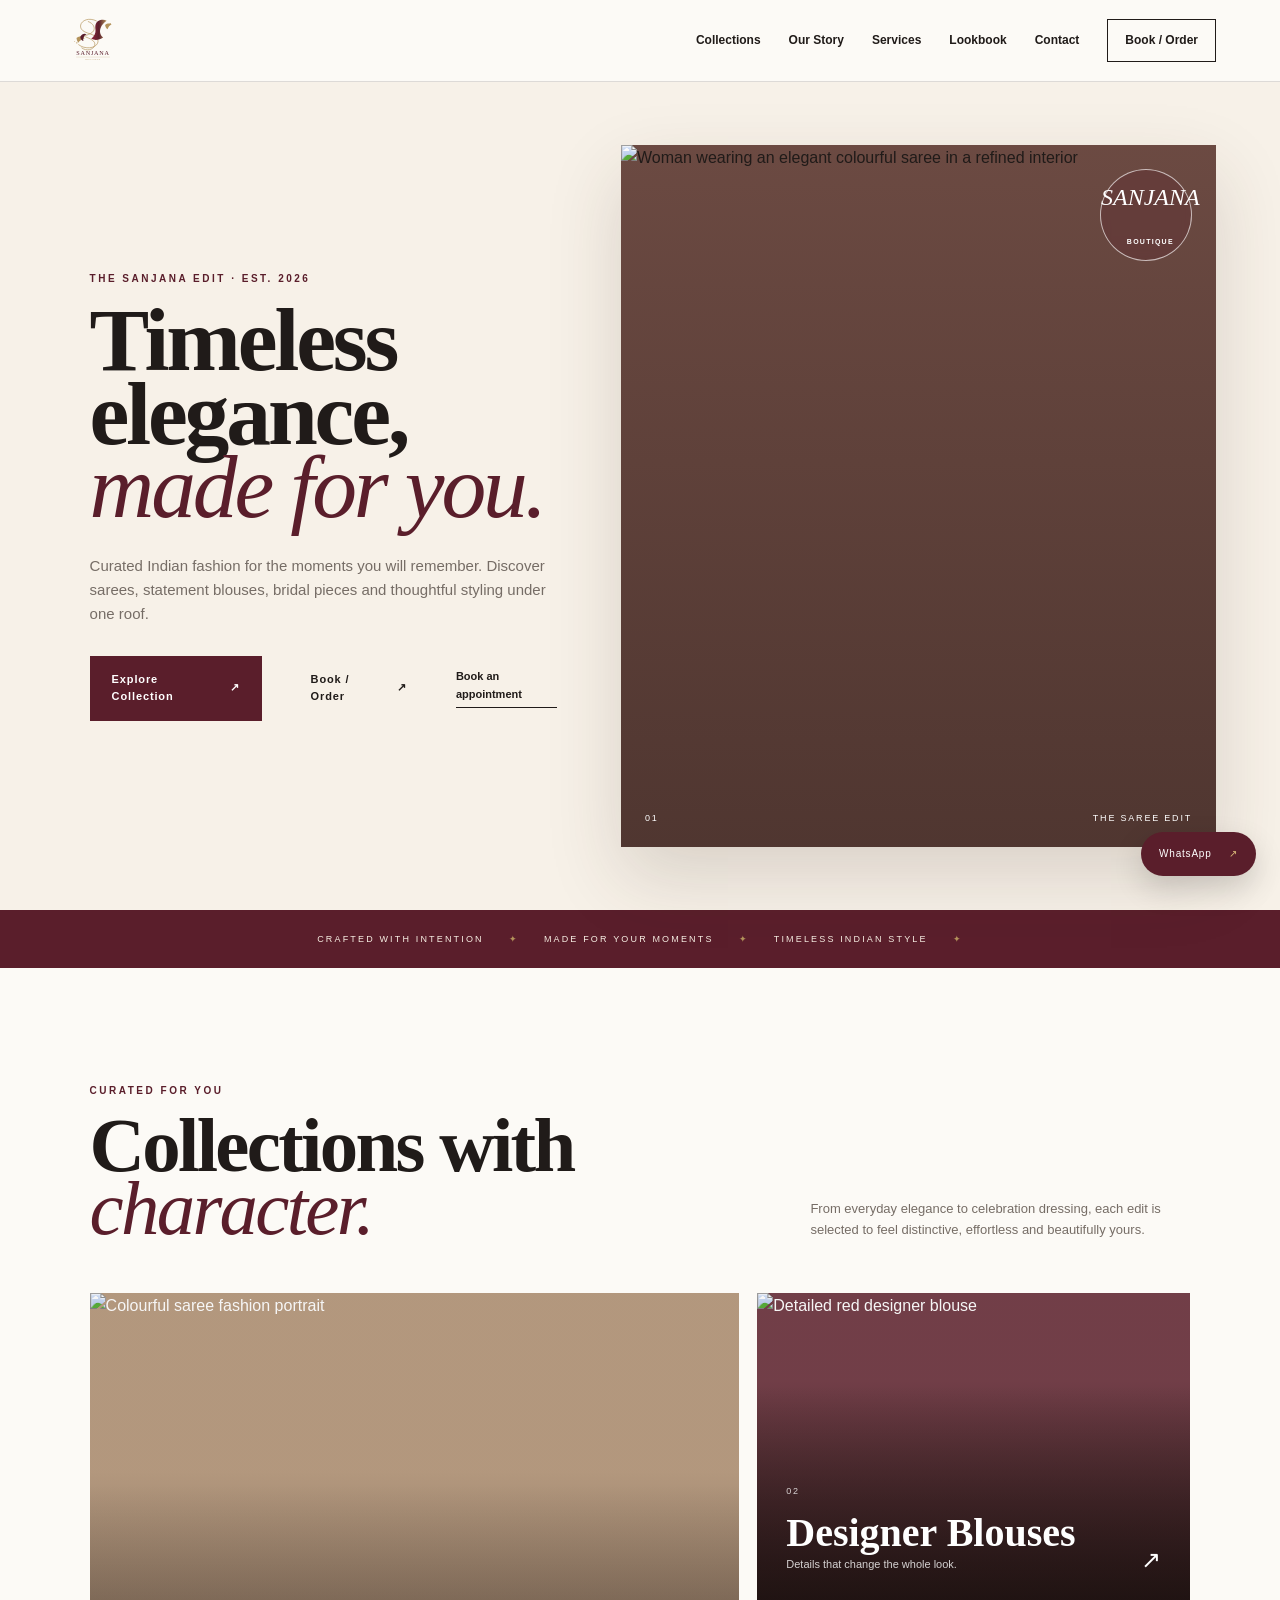
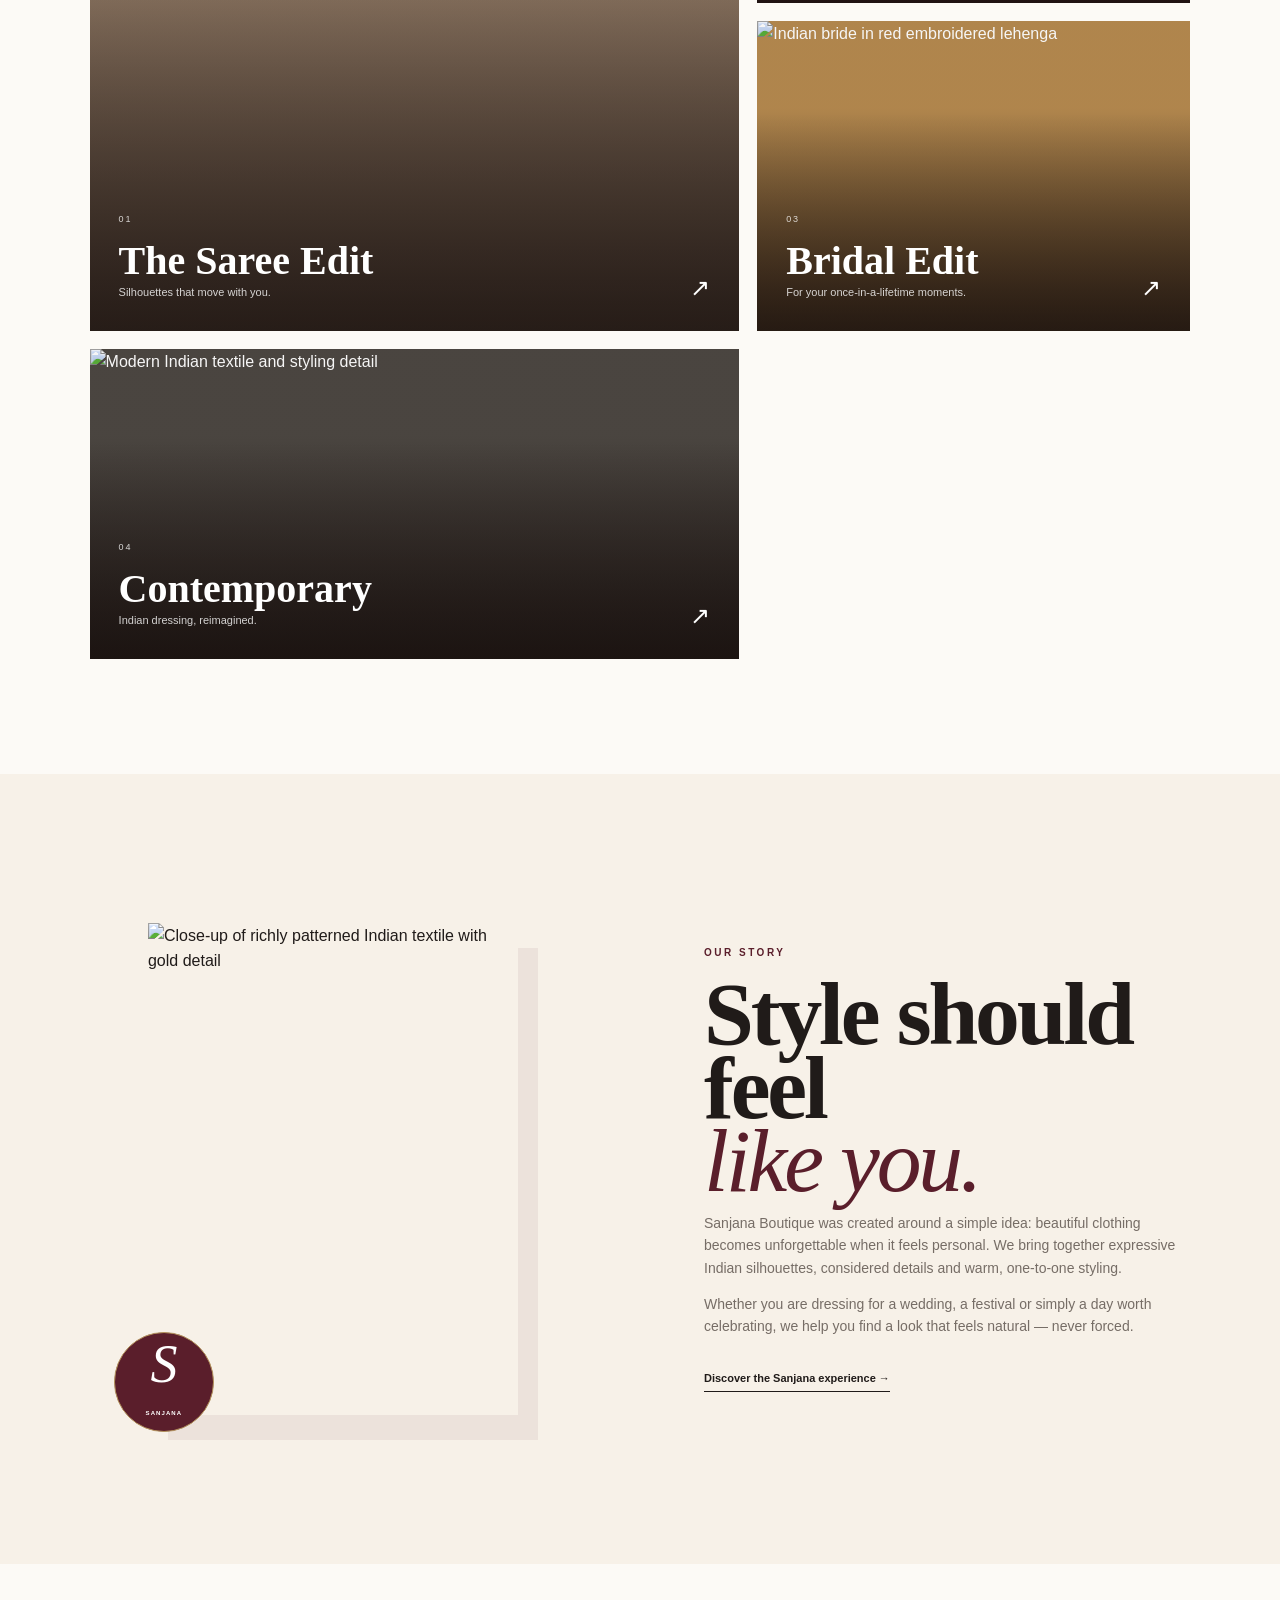
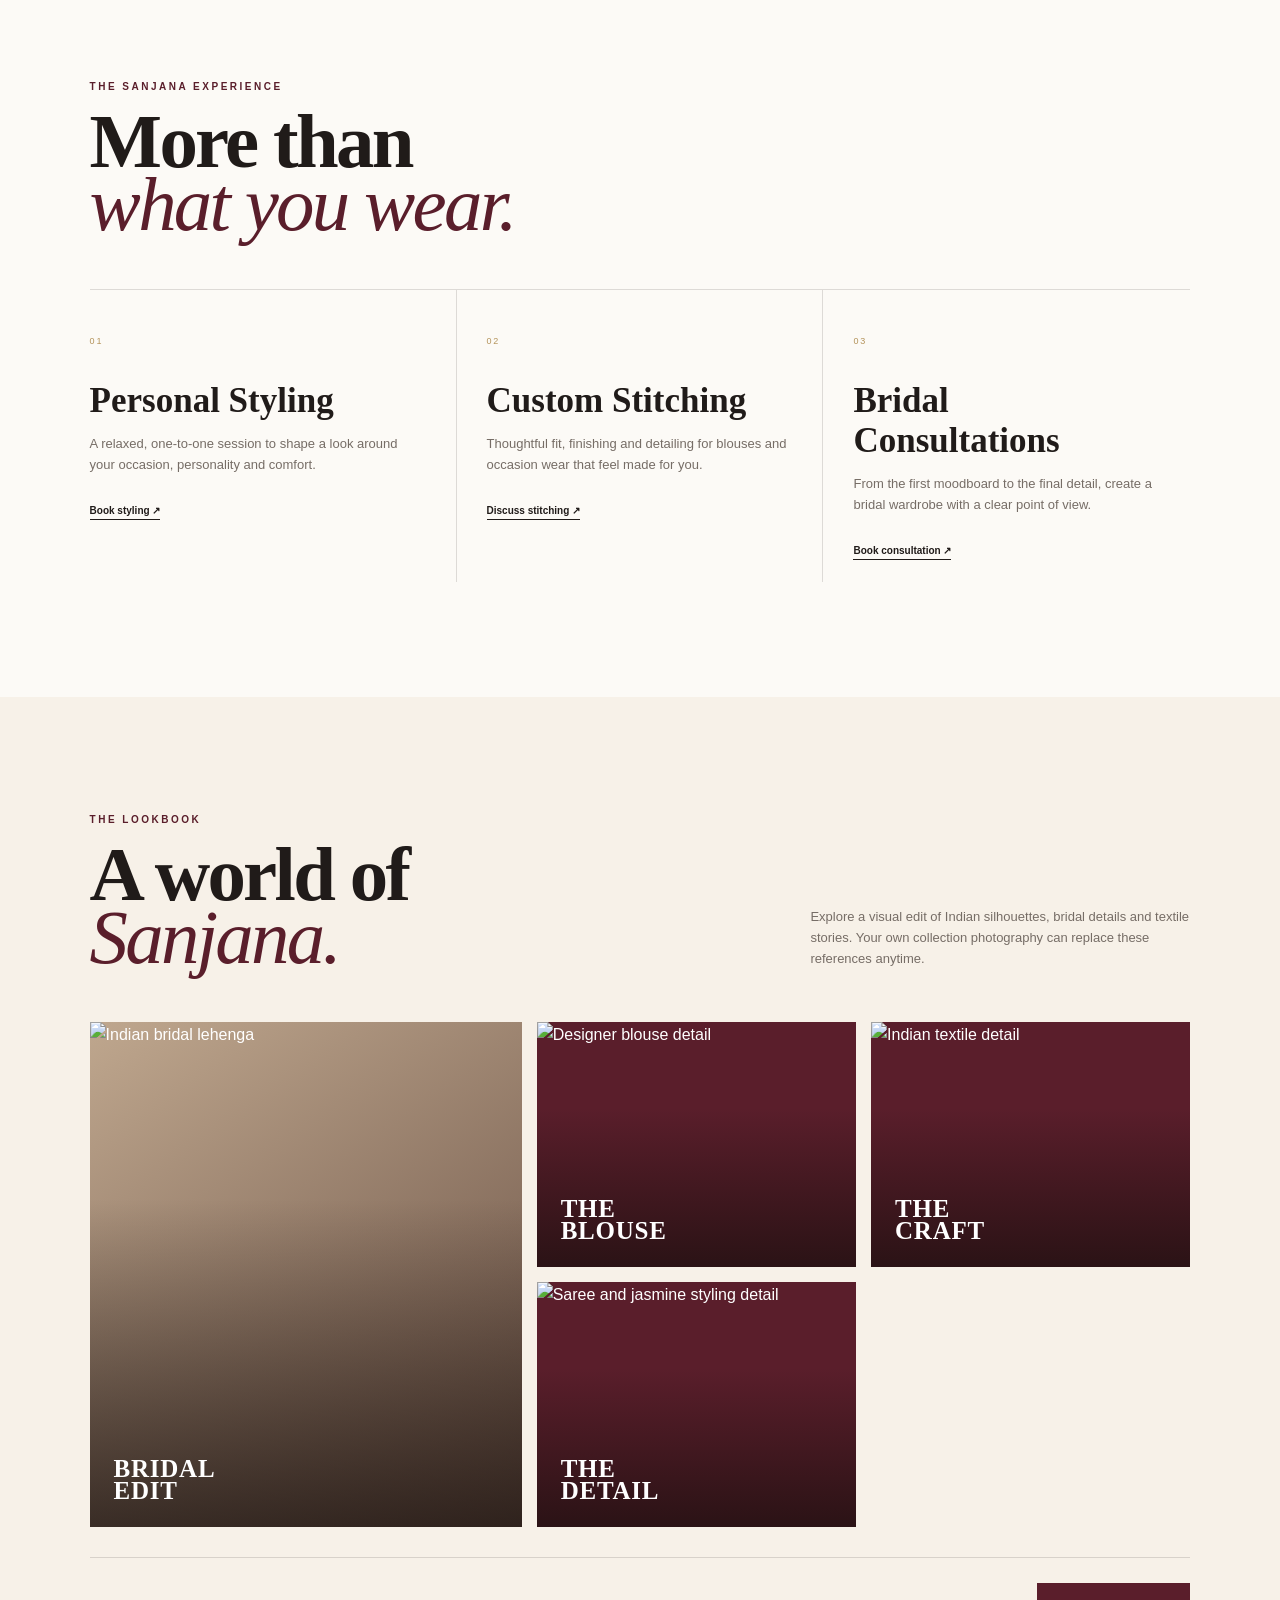
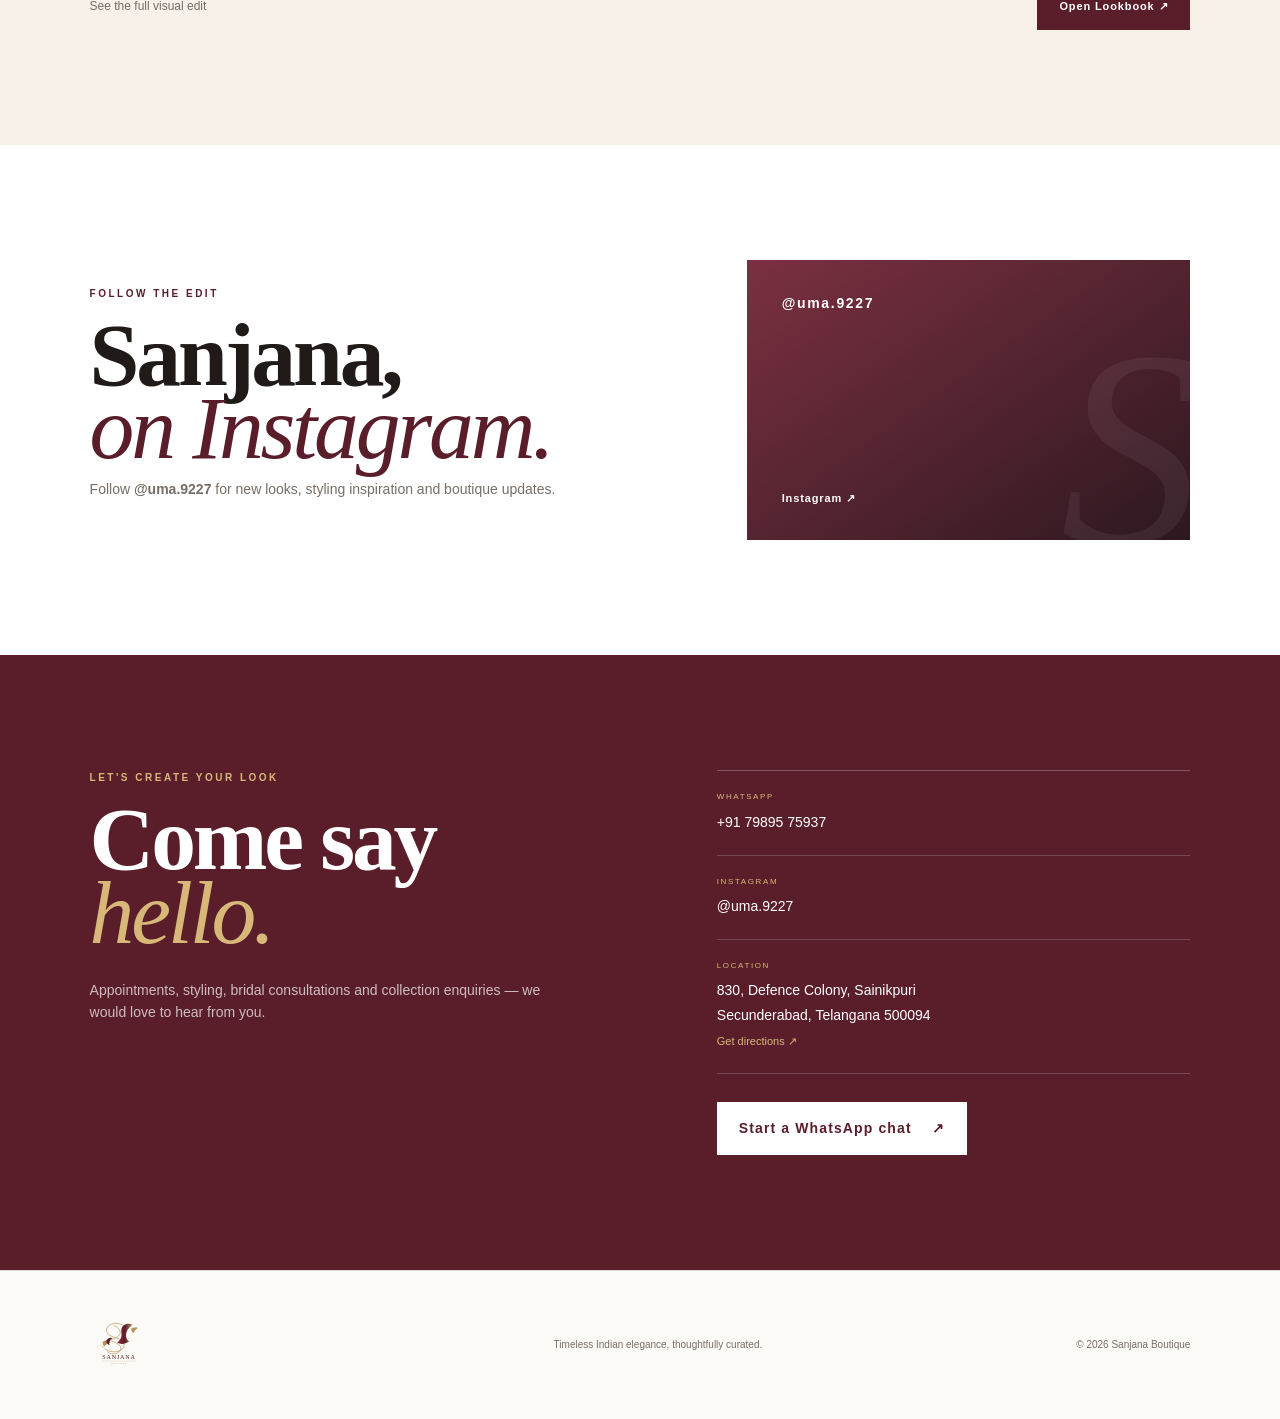
==== commit bef06716: "Refine booking navigation" ====
--- a/index.html
+++ b/index.html
@@ -24,8 +24,7 @@
   <a class="brand" href="#top" aria-label="Sanjana Boutique home"><img class="header-logo" src="assets/sanjana-logo.svg" alt="Sanjana Boutique"></a>
   <button class="menu-toggle" aria-label="Open menu" aria-expanded="false"><span></span><span></span></button>
   <nav class="nav" aria-label="Main navigation">
-    <a href="collections.html">Collections</a><a href="#story">Our Story</a><a href="services.html">Services</a><a href="lookbook.html">Lookbook</a><a class="nav-cta" href="booking.html">Book / Order</a><a href="#contact">Contact</a>
-    <a class="nav-cta" href="booking.html">Book / Order</a>
+    <a href="collections.html">Collections</a><a href="#story">Our Story</a><a href="services.html">Services</a><a href="lookbook.html">Lookbook</a><a href="#contact">Contact</a><a class="nav-cta" href="booking.html">Book / Order</a>
   </nav>
 </header>
 
